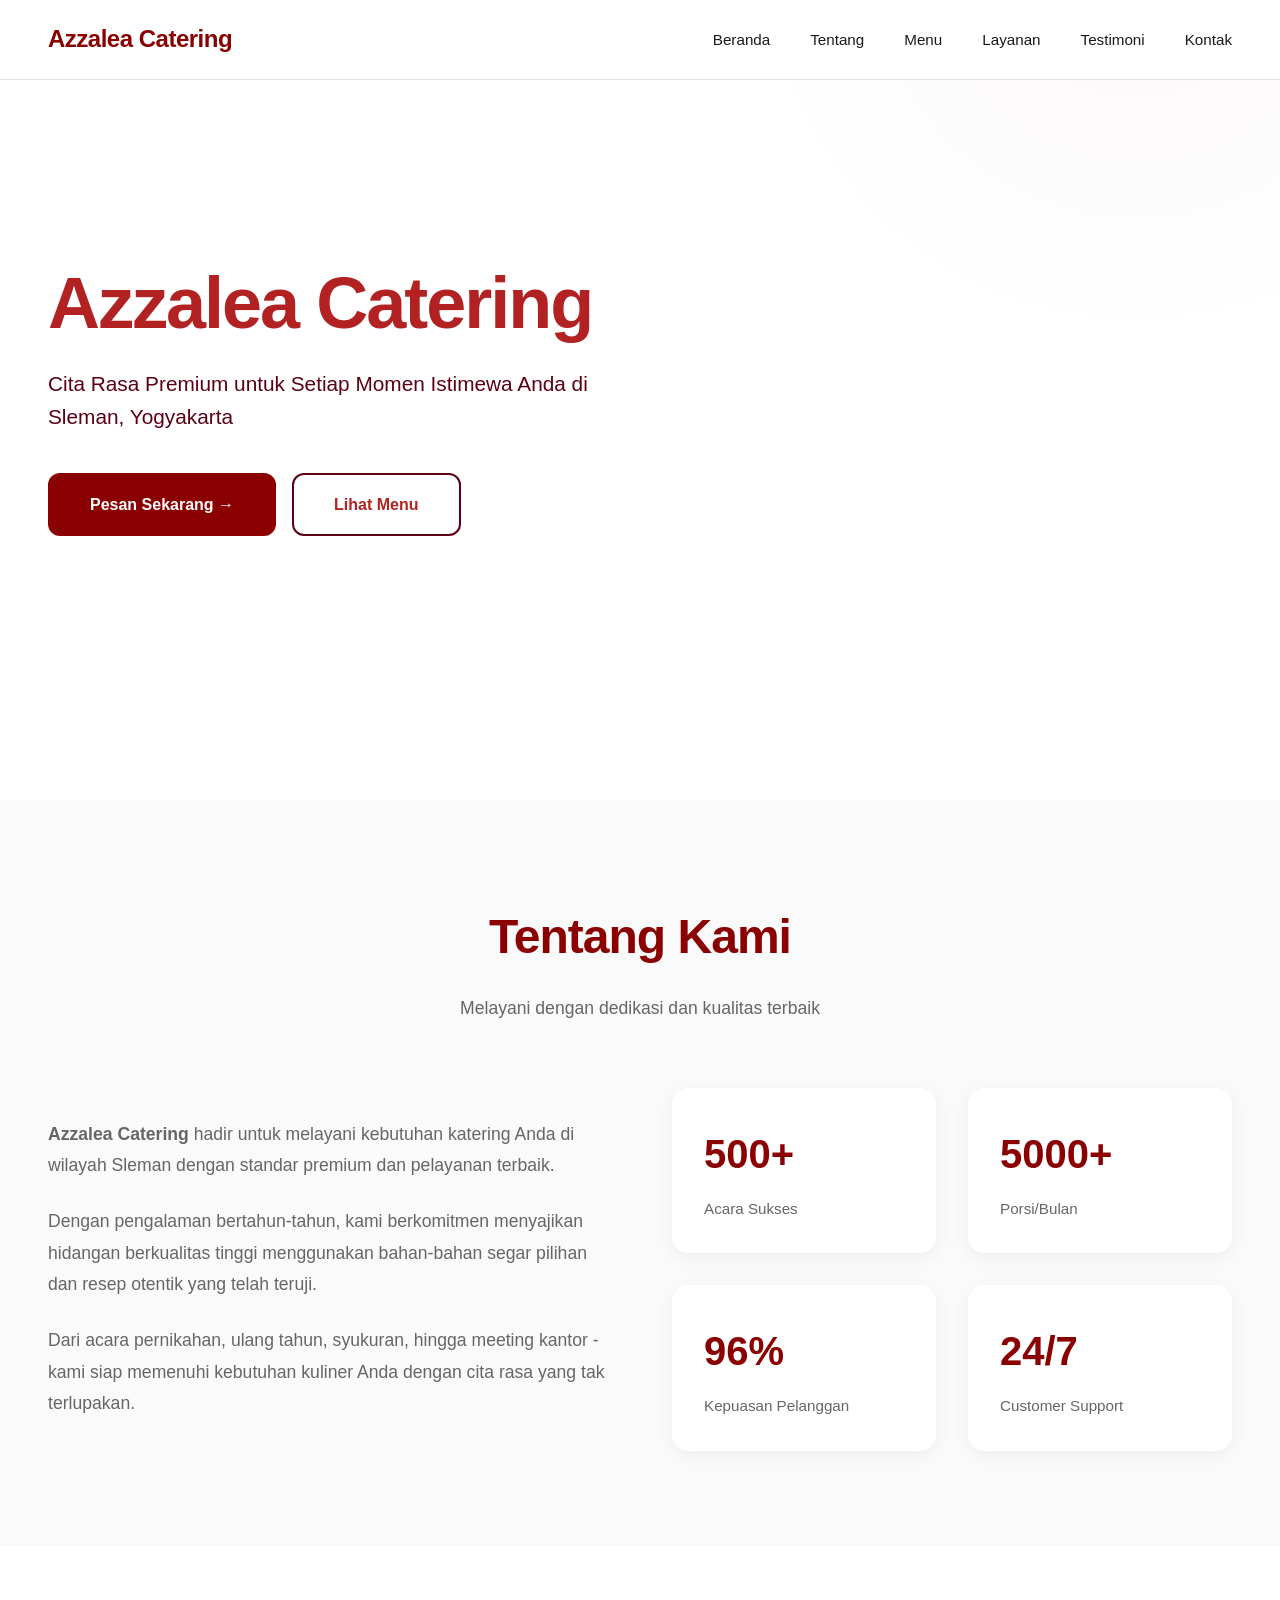
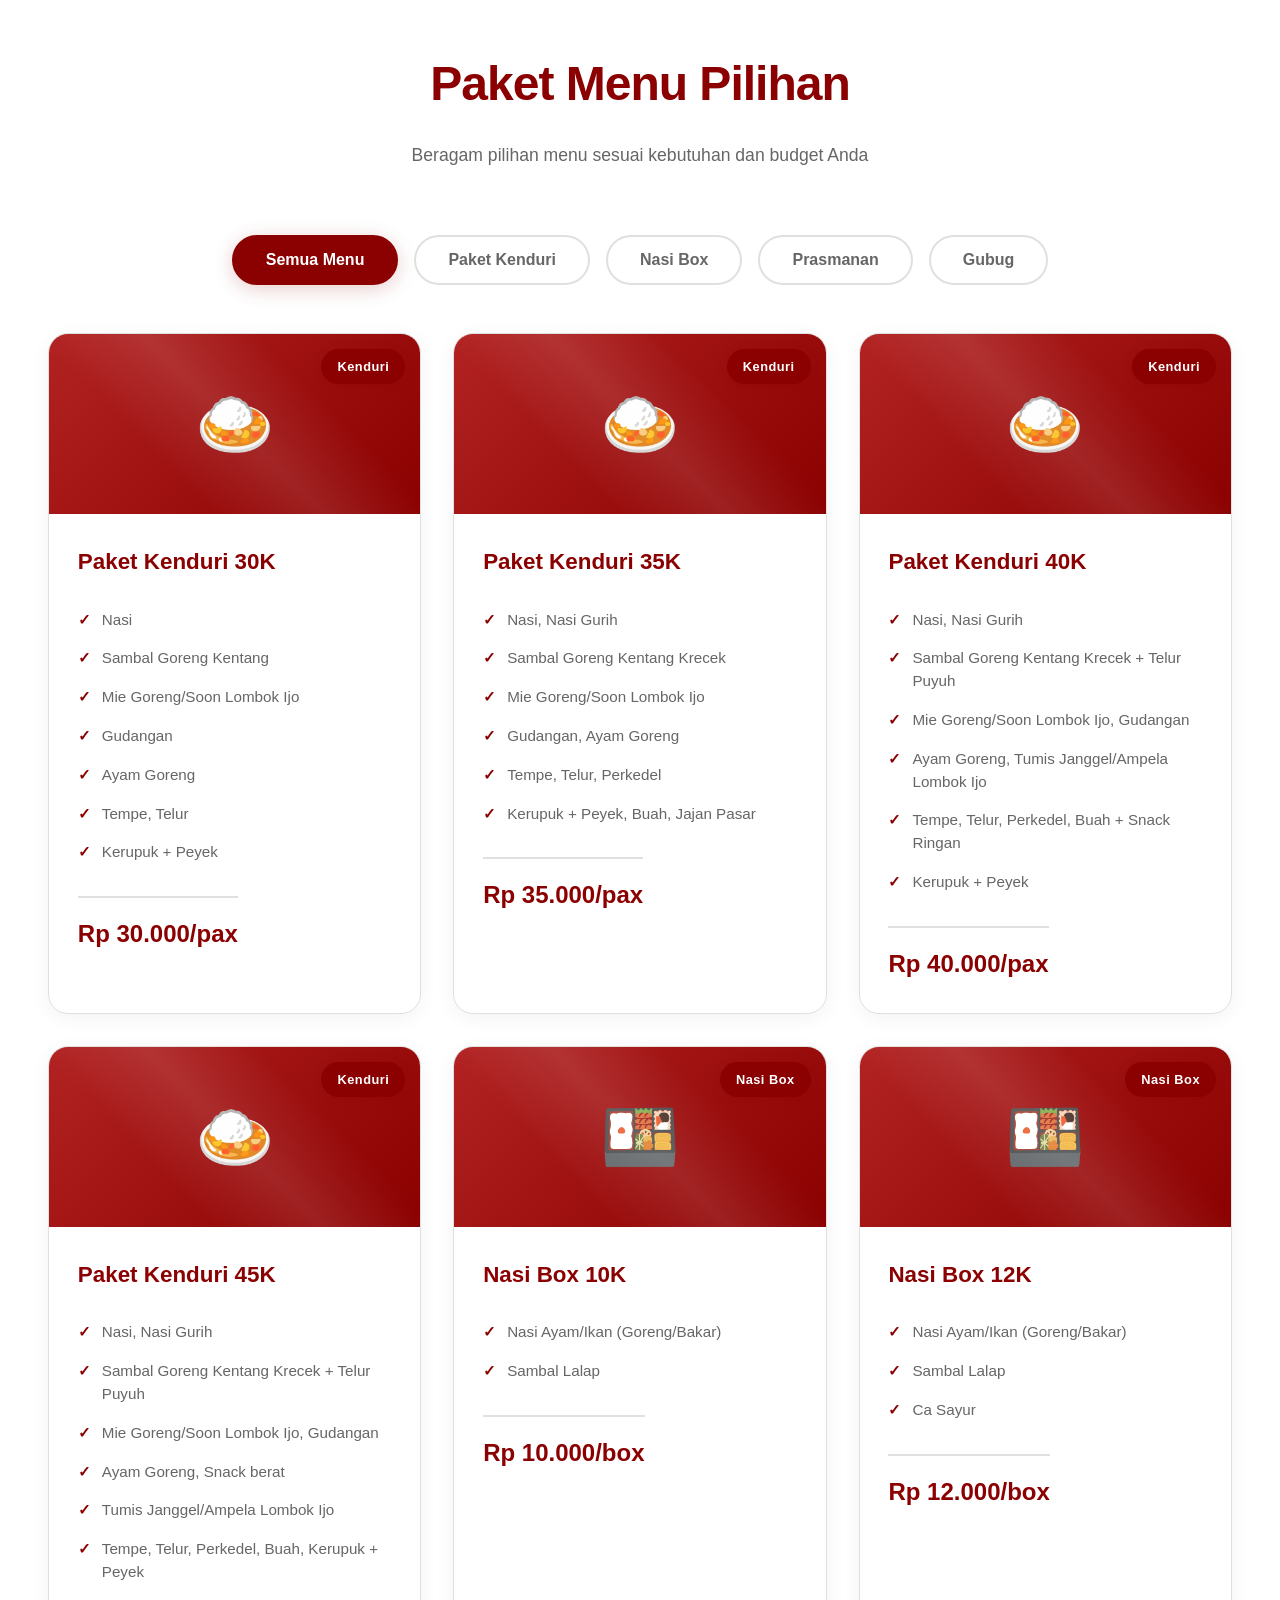
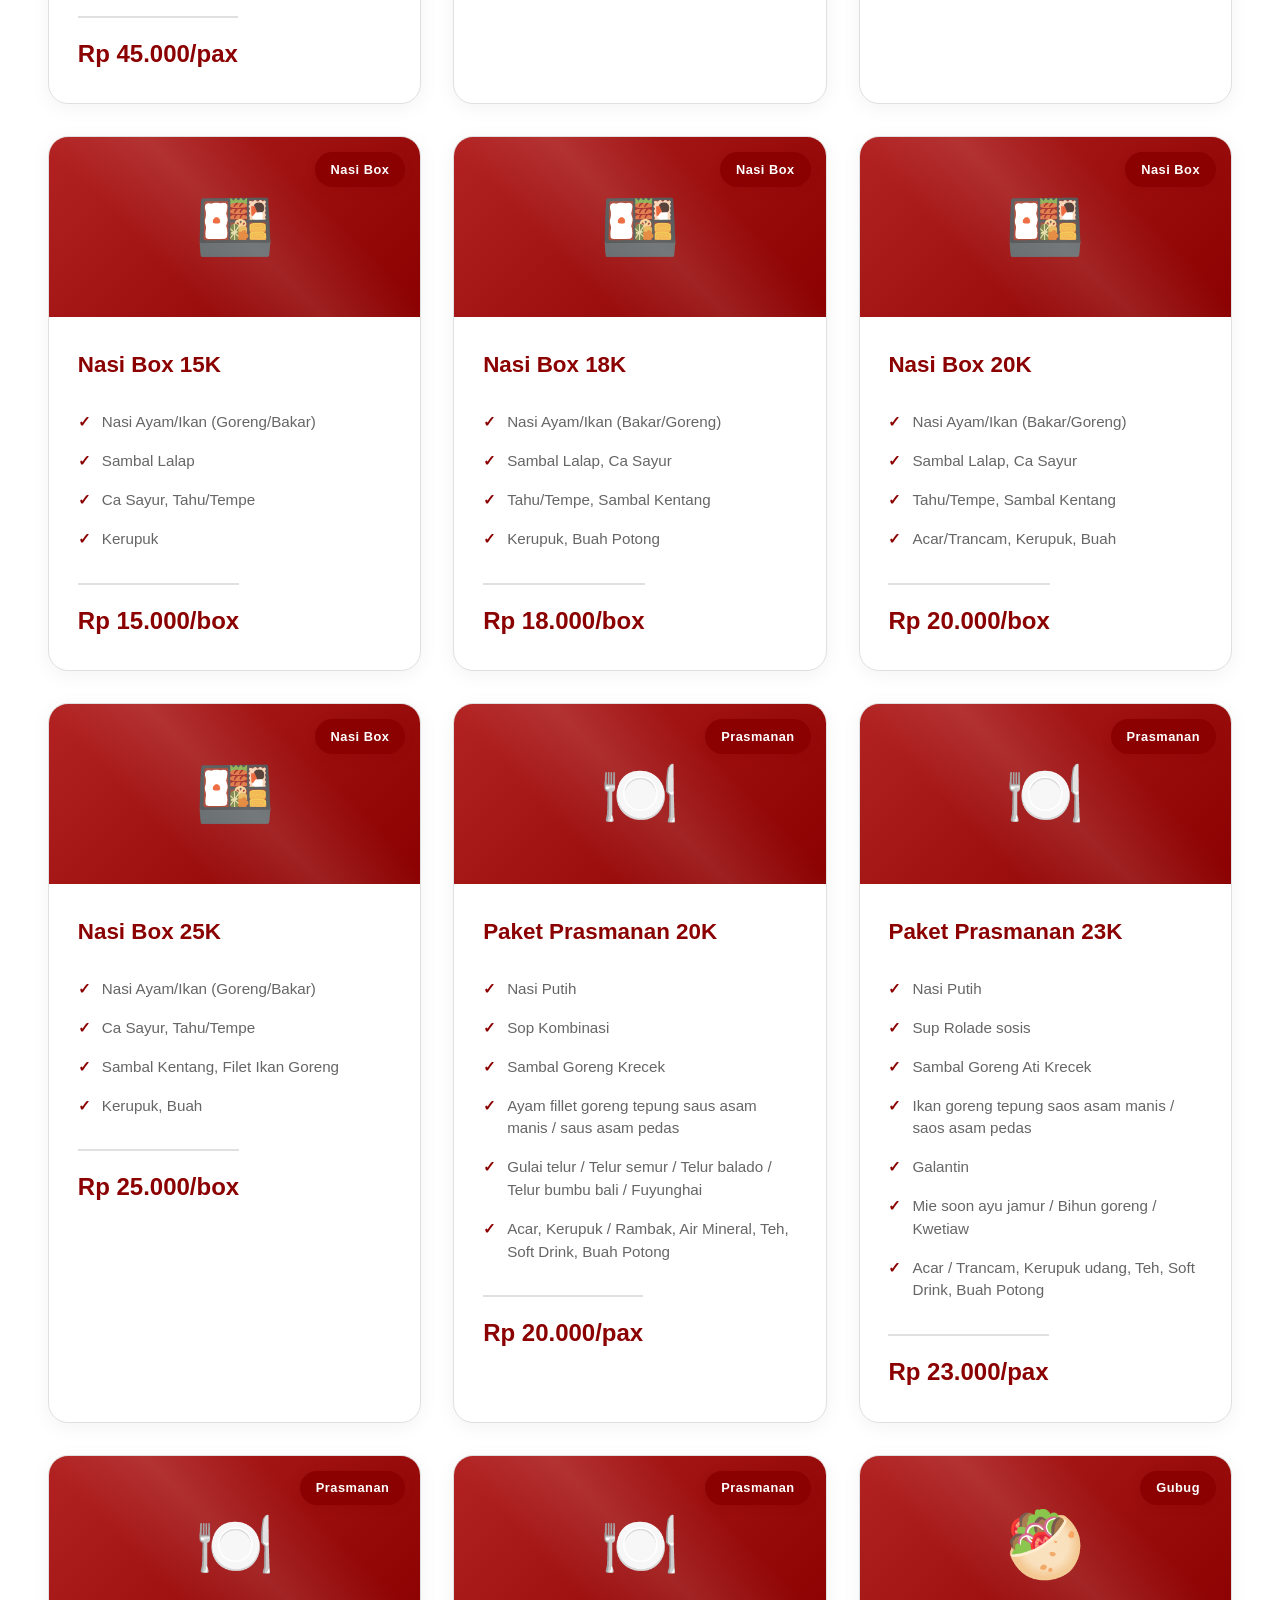
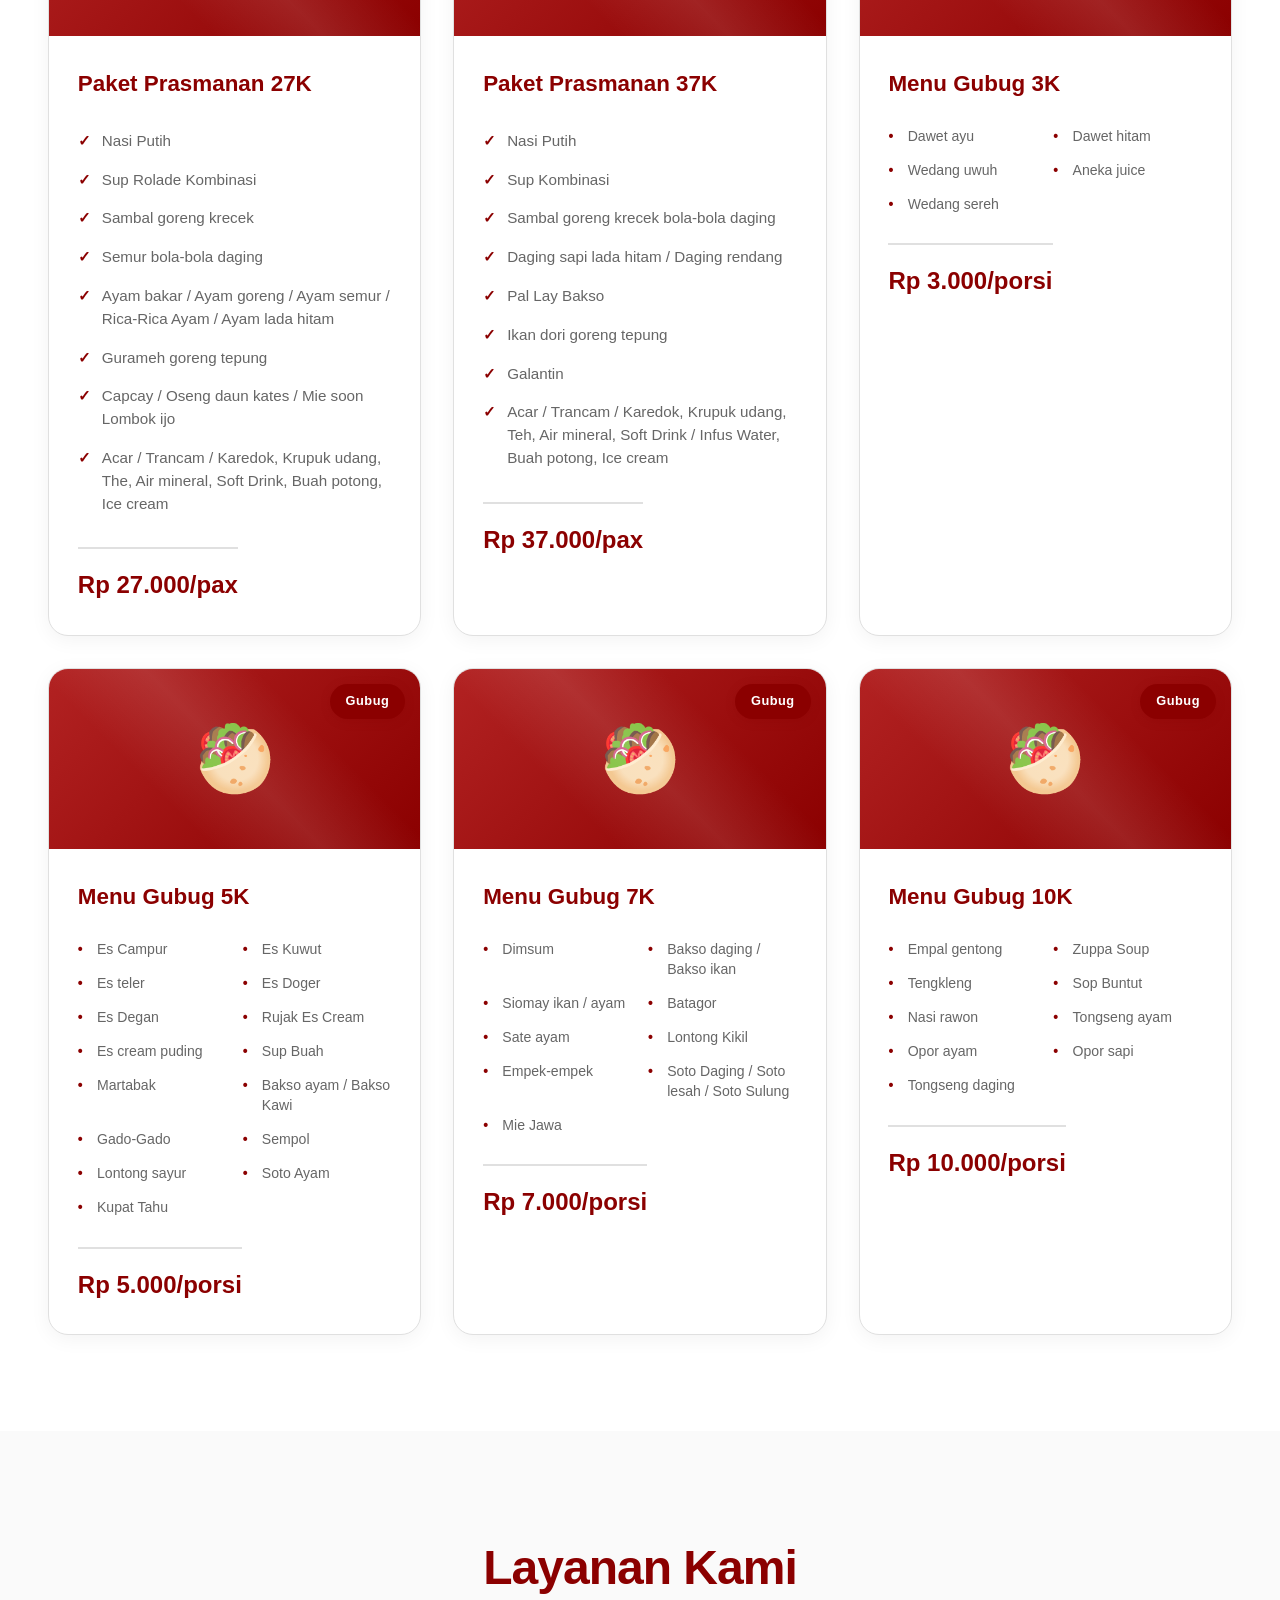
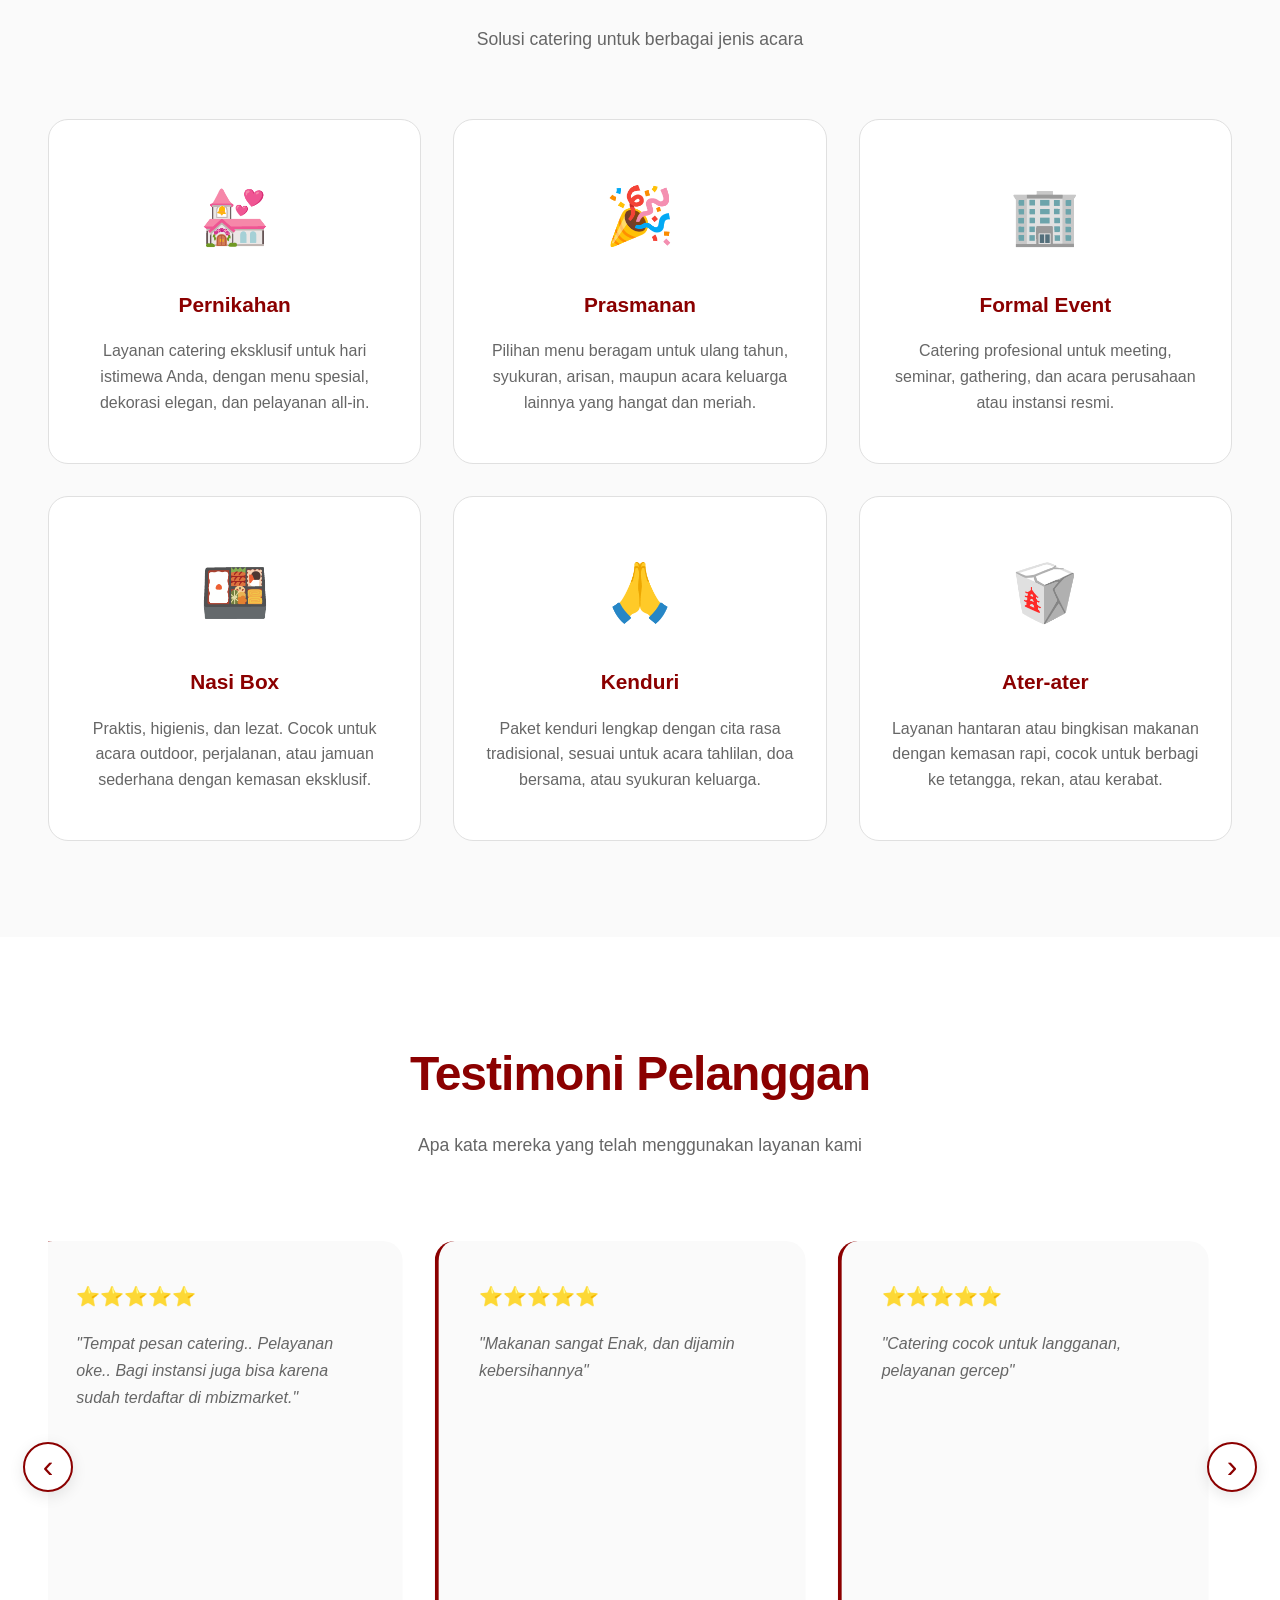
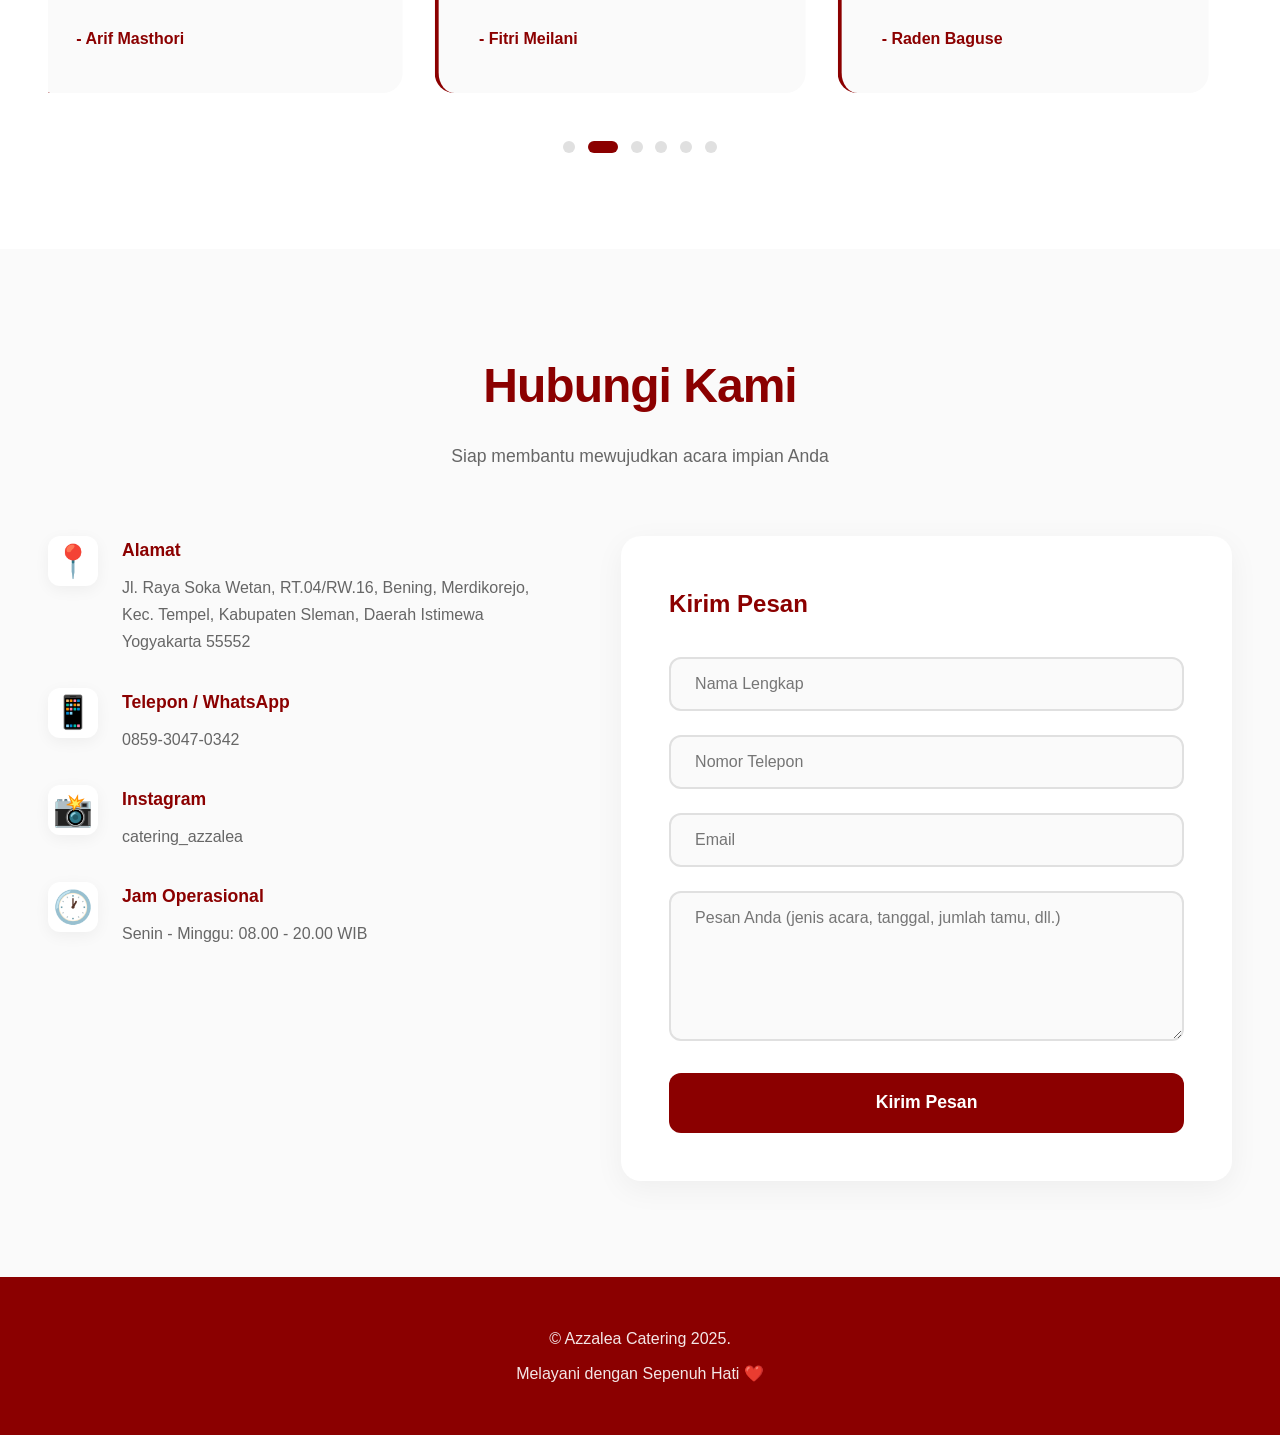
==== index.html @ 05e1d13a "First Commit" ====
<!DOCTYPE html>
<html lang="id">
<head>
    <meta charset="UTF-8">
    <meta name="viewport" content="width=device-width, initial-scale=1.0">
    <meta name="description" content="Azzalea Catering - Layanan Catering Premium di Sleman, Yogyakarta">
    <meta name="keywords" content="catering, sleman, yogyakarta, catering pernikahan, catering acara">
    <title>Azzalea Catering - Catering Premium Sleman</title>
    
    <!-- CSS -->
    <link rel="stylesheet" href="css/style.css">
    <link rel="stylesheet" href="css/responsive.css">
</head>
<body>
    <!-- Navigation -->
    <nav id="navbar">
        <div class="nav-container">
            <div class="logo">Azzalea Catering</div>
            <button class="menu-toggle" onclick="toggleMenu()">☰</button>
            <ul id="navMenu">
                <li><a href="#home">Beranda</a></li>
                <li><a href="#about">Tentang</a></li>
                <li><a href="#menu">Menu</a></li>
                <li><a href="#services">Layanan</a></li>
                <li><a href="#testimonials">Testimoni</a></li>
                <li><a href="#contact">Kontak</a></li>
            </ul>
        </div>
    </nav>

    <!-- Hero Section -->
    <section id="home" class="hero">
        <div class="hero-container">
            <div class="hero-content">
                <h1>Azzalea Catering</h1>
                <p class="subtitle">Cita Rasa Premium untuk Setiap Momen Istimewa Anda di Sleman, Yogyakarta</p>
                <div class="hero-buttons">
                    <a href="#contact" class="btn-primary">Pesan Sekarang →</a>
                    <a href="#menu" class="btn-secondary">Lihat Menu</a>
                </div>
            </div>
            <!-- <div class="hero-image">
                <img src="content/headhero.jpg" alt="Azzalea Catering">
            </div> -->
        </div>
    </section>

    <!-- About Section -->
    <section id="about" class="about">
        <div class="container">
            <div class="section-title">
                <h2>Tentang Kami</h2>
                <p>Melayani dengan dedikasi dan kualitas terbaik</p>
            </div>
            <div class="about-grid">
                <div class="about-content">
                    <p><strong>Azzalea Catering</strong> hadir untuk melayani kebutuhan katering Anda di wilayah Sleman dengan standar premium dan pelayanan terbaik.</p>
                    <p>Dengan pengalaman bertahun-tahun, kami berkomitmen menyajikan hidangan berkualitas tinggi menggunakan bahan-bahan segar pilihan dan resep otentik yang telah teruji.</p>
                    <p>Dari acara pernikahan, ulang tahun, syukuran, hingga meeting kantor - kami siap memenuhi kebutuhan kuliner Anda dengan cita rasa yang tak terlupakan.</p>
                </div>
                <div class="stats-grid">
                    <div class="stat-item">
                        <div class="stat-number">500+</div>
                        <div class="stat-label">Acara Sukses</div>
                    </div>
                    <div class="stat-item">
                        <div class="stat-number">5000+</div>
                        <div class="stat-label">Porsi/Bulan</div>
                    </div>
                    <div class="stat-item">
                        <div class="stat-number">96%</div>
                        <div class="stat-label">Kepuasan Pelanggan</div>
                    </div>
                    <div class="stat-item">
                        <div class="stat-number">24/7</div>
                        <div class="stat-label">Customer Support</div>
                    </div>
                </div>
            </div>
        </div>
    </section>

    <!-- Menu Section -->
    <section id="menu" class="menu">
        <div class="container">
            <div class="section-title">
                <h2>Paket Menu Pilihan</h2>
                <p>Beragam pilihan menu sesuai kebutuhan dan budget Anda</p>
            </div>
            
            <!-- Menu Filter Tabs -->
            <div class="menu-filter-tabs">
                <button class="filter-tab active" data-category="all">Semua Menu</button>
                <button class="filter-tab" data-category="kenduri">Paket Kenduri</button>
                <button class="filter-tab" data-category="nasibox">Nasi Box</button>
                <button class="filter-tab" data-category="prasmanan">Prasmanan</button>
                <button class="filter-tab" data-category="gubug">Gubug</button>
            </div>
            
            <div class="menu-grid">
                <!-- PAKET KENDURI -->
                <div class="menu-card" data-category="kenduri">
                    <div class="menu-badge">Kenduri</div>
                    <div class="menu-image">🍛</div>
                    <div class="menu-content">
                        <h3>Paket Kenduri 30K</h3>
                        <ul class="menu-list">
                            <li>Nasi</li>
                            <li>Sambal Goreng Kentang</li>
                            <li>Mie Goreng/Soon Lombok Ijo</li>
                            <li>Gudangan</li>
                            <li>Ayam Goreng</li>
                            <li>Tempe, Telur</li>
                            <li>Kerupuk + Peyek</li>
                        </ul>
                        <div class="price">Rp 30.000/pax</div>
                    </div>
                </div>
                
                <div class="menu-card" data-category="kenduri">
                    <div class="menu-badge">Kenduri</div>
                    <div class="menu-image">🍛</div>
                    <div class="menu-content">
                        <h3>Paket Kenduri 35K</h3>
                        <ul class="menu-list">
                            <li>Nasi, Nasi Gurih</li>
                            <li>Sambal Goreng Kentang Krecek</li>
                            <li>Mie Goreng/Soon Lombok Ijo</li>
                            <li>Gudangan, Ayam Goreng</li>
                            <li>Tempe, Telur, Perkedel</li>
                            <li>Kerupuk + Peyek, Buah, Jajan Pasar</li>
                        </ul>
                        <div class="price">Rp 35.000/pax</div>
                    </div>
                </div>
                
                <div class="menu-card" data-category="kenduri">
                    <div class="menu-badge">Kenduri</div>
                    <div class="menu-image">🍛</div>
                    <div class="menu-content">
                        <h3>Paket Kenduri 40K</h3>
                        <ul class="menu-list">
                            <li>Nasi, Nasi Gurih</li>
                            <li>Sambal Goreng Kentang Krecek + Telur Puyuh</li>
                            <li>Mie Goreng/Soon Lombok Ijo, Gudangan</li>
                            <li>Ayam Goreng, Tumis Janggel/Ampela Lombok Ijo</li>
                            <li>Tempe, Telur, Perkedel, Buah + Snack Ringan</li>
                            <li>Kerupuk + Peyek</li>
                        </ul>
                        <div class="price">Rp 40.000/pax</div>
                    </div>
                </div>
                
                <div class="menu-card" data-category="kenduri">
                    <div class="menu-badge">Kenduri</div>
                    <div class="menu-image">🍛</div>
                    <div class="menu-content">
                        <h3>Paket Kenduri 45K</h3>
                        <ul class="menu-list">
                            <li>Nasi, Nasi Gurih</li>
                            <li>Sambal Goreng Kentang Krecek + Telur Puyuh</li>
                            <li>Mie Goreng/Soon Lombok Ijo, Gudangan</li>
                            <li>Ayam Goreng, Snack berat</li>
                            <li>Tumis Janggel/Ampela Lombok Ijo</li>
                            <li>Tempe, Telur, Perkedel, Buah, Kerupuk + Peyek</li>
                        </ul>
                        <div class="price">Rp 45.000/pax</div>
                    </div>
                </div>
                
                <!-- PAKET NASI BOX -->
                <div class="menu-card" data-category="nasibox">
                    <div class="menu-badge">Nasi Box</div>
                    <div class="menu-image">🍱</div>
                    <div class="menu-content">
                        <h3>Nasi Box 10K</h3>
                        <ul class="menu-list">
                            <li>Nasi Ayam/Ikan (Goreng/Bakar)</li>
                            <li>Sambal Lalap</li>
                        </ul>
                        <div class="price">Rp 10.000/box</div>
                    </div>
                </div>
                
                <div class="menu-card" data-category="nasibox">
                    <div class="menu-badge">Nasi Box</div>
                    <div class="menu-image">🍱</div>
                    <div class="menu-content">
                        <h3>Nasi Box 12K</h3>
                        <ul class="menu-list">
                            <li>Nasi Ayam/Ikan (Goreng/Bakar)</li>
                            <li>Sambal Lalap</li>
                            <li>Ca Sayur</li>
                        </ul>
                        <div class="price">Rp 12.000/box</div>
                    </div>
                </div>
                
                <div class="menu-card" data-category="nasibox">
                    <div class="menu-badge">Nasi Box</div>
                    <div class="menu-image">🍱</div>
                    <div class="menu-content">
                        <h3>Nasi Box 15K</h3>
                        <ul class="menu-list">
                            <li>Nasi Ayam/Ikan (Goreng/Bakar)</li>
                            <li>Sambal Lalap</li>
                            <li>Ca Sayur, Tahu/Tempe</li>
                            <li>Kerupuk</li>
                        </ul>
                        <div class="price">Rp 15.000/box</div>
                    </div>
                </div>
                
                <div class="menu-card" data-category="nasibox">
                    <div class="menu-badge">Nasi Box</div>
                    <div class="menu-image">🍱</div>
                    <div class="menu-content">
                        <h3>Nasi Box 18K</h3>
                        <ul class="menu-list">
                            <li>Nasi Ayam/Ikan (Bakar/Goreng)</li>
                            <li>Sambal Lalap, Ca Sayur</li>
                            <li>Tahu/Tempe, Sambal Kentang</li>
                            <li>Kerupuk, Buah Potong</li>
                        </ul>
                        <div class="price">Rp 18.000/box</div>
                    </div>
                </div>
                
                <div class="menu-card" data-category="nasibox">
                    <div class="menu-badge">Nasi Box</div>
                    <div class="menu-image">🍱</div>
                    <div class="menu-content">
                        <h3>Nasi Box 20K</h3>
                        <ul class="menu-list">
                            <li>Nasi Ayam/Ikan (Bakar/Goreng)</li>
                            <li>Sambal Lalap, Ca Sayur</li>
                            <li>Tahu/Tempe, Sambal Kentang</li>
                            <li>Acar/Trancam, Kerupuk, Buah</li>
                        </ul>
                        <div class="price">Rp 20.000/box</div>
                    </div>
                </div>
                
                <div class="menu-card" data-category="nasibox">
                    <div class="menu-badge">Nasi Box</div>
                    <div class="menu-image">🍱</div>
                    <div class="menu-content">
                        <h3>Nasi Box 25K</h3>
                        <ul class="menu-list">
                            <li>Nasi Ayam/Ikan (Goreng/Bakar)</li>
                            <li>Ca Sayur, Tahu/Tempe</li>
                            <li>Sambal Kentang, Filet Ikan Goreng</li>
                            <li>Kerupuk, Buah</li>
                        </ul>
                        <div class="price">Rp 25.000/box</div>
                    </div>
                </div>
                
                <!-- PAKET PRASMANAN -->
                <div class="menu-card" data-category="prasmanan">
                    <div class="menu-badge">Prasmanan</div>
                    <div class="menu-image">🍽️</div>
                    <div class="menu-content">
                        <h3>Paket Prasmanan 20K</h3>
                        <ul class="menu-list">
                            <li>Nasi Putih</li>
                            <li>Sop Kombinasi</li>
                            <li>Sambal Goreng Krecek</li>
                            <li>Ayam fillet goreng tepung saus asam manis / saus asam pedas</li>
                            <li>Gulai telur / Telur semur / Telur balado / Telur bumbu bali / Fuyunghai</li>
                            <li>Acar, Kerupuk / Rambak, Air Mineral, Teh, Soft Drink, Buah Potong</li>
                        </ul>
                        <div class="price">Rp 20.000/pax</div>
                    </div>
                </div>
                
                <div class="menu-card" data-category="prasmanan">
                    <div class="menu-badge">Prasmanan</div>
                    <div class="menu-image">🍽️</div>
                    <div class="menu-content">
                        <h3>Paket Prasmanan 23K</h3>
                        <ul class="menu-list">
                            <li>Nasi Putih</li>
                            <li>Sup Rolade sosis</li>
                            <li>Sambal Goreng Ati Krecek</li>
                            <li>Ikan goreng tepung saos asam manis / saos asam pedas</li>
                            <li>Galantin</li>
                            <li>Mie soon ayu jamur / Bihun goreng / Kwetiaw</li>
                            <li>Acar / Trancam, Kerupuk udang, Teh, Soft Drink, Buah Potong</li>
                        </ul>
                        <div class="price">Rp 23.000/pax</div>
                    </div>
                </div>
                
                <div class="menu-card" data-category="prasmanan">
                    <div class="menu-badge">Prasmanan</div>
                    <div class="menu-image">🍽️</div>
                    <div class="menu-content">
                        <h3>Paket Prasmanan 27K</h3>
                        <ul class="menu-list">
                            <li>Nasi Putih</li>
                            <li>Sup Rolade Kombinasi</li>
                            <li>Sambal goreng krecek</li>
                            <li>Semur bola-bola daging</li>
                            <li>Ayam bakar / Ayam goreng / Ayam semur / Rica-Rica Ayam / Ayam lada hitam</li>
                            <li>Gurameh goreng tepung</li>
                            <li>Capcay / Oseng daun kates / Mie soon Lombok ijo</li>
                            <li>Acar / Trancam / Karedok, Krupuk udang, The, Air mineral, Soft Drink, Buah potong, Ice cream</li>
                        </ul>
                        <div class="price">Rp 27.000/pax</div>
                    </div>
                </div>
                
                <div class="menu-card" data-category="prasmanan">
                    <div class="menu-badge">Prasmanan</div>
                    <div class="menu-image">🍽️</div>
                    <div class="menu-content">
                        <h3>Paket Prasmanan 37K</h3>
                        <ul class="menu-list">
                            <li>Nasi Putih</li>
                            <li>Sup Kombinasi</li>
                            <li>Sambal goreng krecek bola-bola daging</li>
                            <li>Daging sapi lada hitam / Daging rendang</li>
                            <li>Pal Lay Bakso</li>
                            <li>Ikan dori goreng tepung</li>
                            <li>Galantin</li>
                            <li>Acar / Trancam / Karedok, Krupuk udang, Teh, Air mineral, Soft Drink / Infus Water, Buah potong, Ice cream</li>
                        </ul>
                        <div class="price">Rp 37.000/pax</div>
                    </div>
                </div>
                
                <!-- PAKET GUBUG -->
                <div class="menu-card" data-category="gubug">
                    <div class="menu-badge">Gubug</div>
                    <div class="menu-image">🥙</div>
                    <div class="menu-content">
                        <h3>Menu Gubug 3K</h3>
                        <ul class="menu-list-compact">
                            <li>Dawet ayu</li>
                            <li>Dawet hitam</li>
                            <li>Wedang uwuh</li>
                            <li>Aneka juice</li>
                            <li>Wedang sereh</li>
                        </ul>
                        <div class="price">Rp 3.000/porsi</div>
                    </div>
                </div>
                
                <div class="menu-card" data-category="gubug">
                    <div class="menu-badge">Gubug</div>
                    <div class="menu-image">🥙</div>
                    <div class="menu-content">
                        <h3>Menu Gubug 5K</h3>
                        <ul class="menu-list-compact">
                            <li>Es Campur</li>
                            <li>Es Kuwut</li>
                            <li>Es teler</li>
                            <li>Es Doger</li>
                            <li>Es Degan</li>
                            <li>Rujak Es Cream</li>
                            <li>Es cream puding</li>
                            <li>Sup Buah</li>
                            <li>Martabak</li>
                            <li>Bakso ayam / Bakso Kawi</li>
                            <li>Gado-Gado</li>
                            <li>Sempol</li>
                            <li>Lontong sayur</li>
                            <li>Soto Ayam</li>
                            <li>Kupat Tahu</li>
                        </ul>
                        <div class="price">Rp 5.000/porsi</div>
                    </div>
                </div>
                
                <div class="menu-card" data-category="gubug">
                    <div class="menu-badge">Gubug</div>
                    <div class="menu-image">🥙</div>
                    <div class="menu-content">
                        <h3>Menu Gubug 7K</h3>
                        <ul class="menu-list-compact">
                            <li>Dimsum</li>
                            <li>Bakso daging / Bakso ikan</li>
                            <li>Siomay ikan / ayam</li>
                            <li>Batagor</li>
                            <li>Sate ayam</li>
                            <li>Lontong Kikil</li>
                            <li>Empek-empek</li>
                            <li>Soto Daging / Soto lesah / Soto Sulung</li>
                            <li>Mie Jawa</li>
                        </ul>
                        <div class="price">Rp 7.000/porsi</div>
                    </div>
                </div>
                
                <div class="menu-card" data-category="gubug">
                    <div class="menu-badge">Gubug</div>
                    <div class="menu-image">🥙</div>
                    <div class="menu-content">
                        <h3>Menu Gubug 10K</h3>
                        <ul class="menu-list-compact">
                            <li>Empal gentong</li>
                            <li>Zuppa Soup</li>
                            <li>Tengkleng</li>
                            <li>Sop Buntut</li>
                            <li>Nasi rawon</li>
                            <li>Tongseng ayam</li>
                            <li>Opor ayam</li>
                            <li>Opor sapi</li>
                            <li>Tongseng daging</li>
                        </ul>
                        <div class="price">Rp 10.000/porsi</div>
                    </div>
                </div>
            </div>
        </div>
    </section>
    
    <!-- Services Section -->
    <section id="services" class="services">
        <div class="container">
            <div class="section-title">
                <h2>Layanan Kami</h2>
                <p>Solusi catering untuk berbagai jenis acara</p>
            </div>
            <div class="services-grid">
                <div class="service-card">
                    <div class="service-icon">💒</div>
                    <h3>Pernikahan</h3>
                    <p>Layanan catering eksklusif untuk hari istimewa Anda, dengan menu spesial, dekorasi elegan, dan pelayanan all-in.</p>
                </div>
                
                <div class="service-card">
                    <div class="service-icon">🎉</div>
                    <h3>Prasmanan</h3>
                    <p>Pilihan menu beragam untuk ulang tahun, syukuran, arisan, maupun acara keluarga lainnya yang hangat dan meriah.</p>
                </div>
                
                <div class="service-card">
                    <div class="service-icon">🏢</div>
                    <h3>Formal Event</h3>
                    <p>Catering profesional untuk meeting, seminar, gathering, dan acara perusahaan atau instansi resmi.</p>
                </div>
                
                <div class="service-card">
                    <div class="service-icon">🍱</div>
                    <h3>Nasi Box</h3>
                    <p>Praktis, higienis, dan lezat. Cocok untuk acara outdoor, perjalanan, atau jamuan sederhana dengan kemasan eksklusif.</p>
                </div>

                <div class="service-card">
                    <div class="service-icon">🙏</div>
                    <h3>Kenduri</h3>
                    <p>Paket kenduri lengkap dengan cita rasa tradisional, sesuai untuk acara tahlilan, doa bersama, atau syukuran keluarga.</p>
                </div>

                <div class="service-card">
                    <div class="service-icon">🥡</div>
                    <h3>Ater-ater</h3>
                    <p>Layanan hantaran atau bingkisan makanan dengan kemasan rapi, cocok untuk berbagi ke tetangga, rekan, atau kerabat.</p>
                </div>
            </div>
        </div>
    </section>

     <!-- Testimonials Section -->
    <section id="testimonials" class="testimonials">
        <div class="container">
            <div class="section-title">
                <h2>Testimoni Pelanggan</h2>
                <p>Apa kata mereka yang telah menggunakan layanan kami</p>
            </div>
            
            <div class="testimonial-slider-container">
                <button class="slider-btn prev-btn" onclick="prevSlide()">‹</button>
                
                <div class="testimonial-slider">
                    <div class="testimonial-track">
                        <div class="testimonial-card">
                            <div class="stars">⭐⭐⭐⭐⭐</div>
                            <p class="testimonial-text">"Selama 7 hari ikut kegiatan di BLK Sleman, katering dari Azzalea ini selalu memuaskan. Setiap hari makanannya selalu datang dalam kondisi fresh, porsinya pas, dan rasanya oke. Variasi menu juga cukup menarik, jadi nggak bikin bosan. Pokoknya highly recommended buat siapa pun yang lagi cari katering berkualitas di area Sleman!."</p>
                            <p class="testimonial-author">- acidguru</p>
                        </div>
                        
                        <div class="testimonial-card">
                            <div class="stars">⭐⭐⭐⭐⭐</div>
                            <p class="testimonial-text">"Tempat pesan catering.. Pelayanan oke.. Bagi instansi juga bisa karena sudah terdaftar di mbizmarket."</p>
                            <p class="testimonial-author">- Arif Masthori</p>
                        </div>
                        
                        <div class="testimonial-card">
                            <div class="stars">⭐⭐⭐⭐⭐</div>
                            <p class="testimonial-text">"Makanan sangat Enak, dan dijamin kebersihannya"</p>
                            <p class="testimonial-author">- Fitri Meilani</p>
                        </div>
                        
                        <div class="testimonial-card">
                            <div class="stars">⭐⭐⭐⭐⭐</div>
                            <p class="testimonial-text">"Catering cocok untuk langganan, pelayanan gercep"</p>
                            <p class="testimonial-author">- Raden Baguse</p>
                        </div>
                        
                        <div class="testimonial-card">
                            <div class="stars">⭐⭐⭐⭐⭐</div>
                            <p class="testimonial-text">"Pesan apa saja bisa."</p>
                            <p class="testimonial-author">- Ariv Darmawan</p>
                        </div>
                        
                        <div class="testimonial-card">
                            <div class="stars">⭐⭐⭐⭐⭐</div>
                            <p class="testimonial-text">"Catering cocok banget, orangnya baik baik."</p>
                            <p class="testimonial-author">- Arly Yudha</p>
                        </div>
                    </div>
                </div>
                
                <button class="slider-btn next-btn" onclick="nextSlide()">›</button>
            </div>
            
            <div class="slider-dots"></div>
        </div>
    </section>

    <!-- Contact Section -->
    <section id="contact" class="contact">
        <div class="container">
            <div class="section-title">
                <h2>Hubungi Kami</h2>
                <p>Siap membantu mewujudkan acara impian Anda</p>
            </div>
            <div class="contact-grid">
                <div class="contact-info">
                    <div class="contact-item">
                        <div class="contact-icon">📍</div>
                        <div>
                            <h3>Alamat</h3>
                            <p>Jl. Raya Soka Wetan, RT.04/RW.16, Bening, Merdikorejo, Kec. Tempel, Kabupaten Sleman, Daerah Istimewa Yogyakarta 55552</p>
                        </div>
                    </div>
                    
                    <div class="contact-item">
                        <div class="contact-icon">📱</div>
                        <div>
                            <h3>Telepon / WhatsApp</h3>
                            <p>0859-3047-0342</p>
                        </div>
                    </div>
                    
                    <div class="contact-item">
                        <div class="contact-icon">📸</div>
                        <div>
                            <h3>Instagram</h3>
                            <p>catering_azzalea</p>
                        </div>
                    </div>
                    
                    <div class="contact-item">
                        <div class="contact-icon">🕐</div>
                        <div>
                            <h3>Jam Operasional</h3>
                            <p>Senin - Minggu: 08.00 - 20.00 WIB</p>
                        </div>
                    </div>
                </div>
                
                <div class="contact-form">
                    <h3>Kirim Pesan</h3>
                    <form id="contactForm">
                        <div class="form-group">
                            <input type="text" name="name" placeholder="Nama Lengkap" required>
                        </div>
                        <div class="form-group">
                            <input type="tel" name="phone" placeholder="Nomor Telepon" required>
                        </div>
                        <div class="form-group">
                            <input type="email" name="email" placeholder="Email" required>
                        </div>
                        <div class="form-group">
                            <textarea name="message" placeholder="Pesan Anda (jenis acara, tanggal, jumlah tamu, dll.)" required></textarea>
                        </div>
                        <button type="submit" class="submit-btn">Kirim Pesan</button>
                    </form>
                </div>
            </div>
        </div>
    </section>

    <!-- Footer -->
    <footer>    
        <div class="container">
            <p>&copy; Azzalea Catering 2025.</p>
            <p style="margin-top: 0.5rem;">Melayani dengan Sepenuh Hati ❤️</p>
        </div>
    </footer>

    <!-- JavaScript -->
    <script src="js/main.js"></script>
    
</body>
</html>
---- css/style.css ----
/* ==========================================
   AZZALEA CATERING - MAIN STYLESHEET
   Modern Design Version
   ========================================== */

/* Modern CSS Variables */
:root {
    --maroon-primary: #8B0000;
    --maroon-dark: #5c0016;
    --maroon-light: #B22222;
    --white: #ffffff;
    --off-white: #FAFAFA;
    --gray-light: #F5F5F5;
    --gray: #E0E0E0;
    --text-dark: #1a1a1a;
    --text-gray: #666666;
    --shadow: rgba(139, 0, 0, 0.1);
    --shadow-hover: rgba(139, 0, 0, 0.2);
}

/* Reset & Base Styles */
* {
    margin: 0;
    padding: 0;
    box-sizing: border-box;
}

body {
    font-family: 'Inter', -apple-system, BlinkMacSystemFont, 'Segoe UI', sans-serif;
    color: var(--text-dark);
    line-height: 1.7;
    overflow-x: hidden;
    background: var(--white);
}

/* ==========================================
   NAVIGATION
   ========================================== */
nav {
    position: fixed;
    top: 0;
    width: 100%;
    background: rgba(255, 255, 255, 0.95);
    backdrop-filter: blur(20px);
    z-index: 1000;
    padding: 1.2rem 0;
    border-bottom: 1px solid var(--gray);
    transition: all 0.3s ease;
}

nav.scrolled {
    padding: 0.8rem 0;
    box-shadow: 0 4px 20px rgba(0, 0, 0, 0.05);
}

.nav-container {
    max-width: 1400px;
    margin: 0 auto;
    padding: 0 3rem;
    display: flex;
    justify-content: space-between;
    align-items: center;
}

.logo {
    font-size: 1.5rem;
    font-weight: 700;
    color: var(--maroon-primary);
    letter-spacing: -0.5px;
}

nav ul {
    list-style: none;
    display: flex;
    gap: 2.5rem;
    align-items: center;
}

nav a {
    color: var(--text-dark);
    text-decoration: none;
    font-weight: 500;
    font-size: 0.95rem;
    transition: color 0.3s;
    position: relative;
}

nav a::after {
    content: '';
    position: absolute;
    bottom: -5px;
    left: 0;
    width: 0;
    height: 2px;
    background: var(--maroon-primary);
    transition: width 0.3s;
}

nav a:hover::after {
    width: 100%;
}

nav a:hover {
    color: var(--maroon-primary);
}

.menu-toggle {
    display: none;
    background: none;
    border: none;
    font-size: 1.5rem;
    cursor: pointer;
    color: var(--maroon-primary);
}

/* ==========================================
   HERO SECTION
   ========================================== */
.hero {
  background: 
    linear-gradient(to right, #ffffff 50%, rgba(0,0,0,0) 100%),
    url("../content/bghero.jpg") no-repeat center center;
  background-size: cover;
  width: auto;
  height: 800px;

  display: flex;             
  align-items: center;        
}

.hero::before {
    content: '';
    position: absolute;
    top: -50%;
    right: -20%;
    width: 800px;
    height: 800px;
    background: radial-gradient(circle, var(--maroon-primary) 0%, transparent 70%);
    opacity: 0.03;
    border-radius: 50%;
}

.hero-container {
    max-width: 1400px;
    margin: 0 auto;
    display: grid;
    grid-template-columns: 1.2fr 1fr;
    gap: 4rem;
    align-items: center;
    position: relative;
    z-index: 1;
}

.hero-content h1 {
    font-size: 4.5rem;
    font-weight: 800;
    color: var(--maroon-light);
    line-height: 1.1;
    margin-bottom: 1.5rem;
    letter-spacing: -2px;
}

.hero-content .subtitle {
    font-size: 1.3rem;
    color: var(--maroon-dark);
    margin-bottom: 2.5rem;
    line-height: 1.6;
    font-weight: 400;
}

.hero-buttons {
    display: flex;
    gap: 1rem;
    flex-wrap: wrap;
}

.btn-primary {
    padding: 1rem 2.5rem;
    background: var(--maroon-primary);
    color: var(--white);
    text-decoration: none;
    border-radius: 12px;
    font-weight: 600;
    font-size: 1rem;
    transition: all 0.3s;
    border: 2px solid var(--maroon-primary);
    display: inline-flex;
    align-items: center;
    gap: 0.5rem;
}

.btn-primary:hover {
    transform: translateY(-2px);
    box-shadow: 0 8px 24px var(--shadow-hover);
}

.btn-secondary {
    padding: 1rem 2.5rem;
    background: transparent;
    color: var(--maroon-light);
    text-decoration: none;
    border-radius: 12px;
    font-weight: 600;
    font-size: 1rem;
    transition: all 0.3s;
    border: 2px solid var(--maroon-dark);
}

.btn-secondary:hover {
    background: var(--maroon-primary);
    color: var(--white);
}

.hero-image {
    background: linear-gradient(135deg, var(--maroon-primary), var(--maroon-light));
    height: 500px;
    border-radius: 24px;
    display: flex;
    align-items: center;
    justify-content: center;
    font-size: 8rem;
    box-shadow: 0 20px 60px var(--shadow);
    position: relative;
    overflow: hidden;
}

.hero-image::before {
    content: '';
    position: absolute;
    inset: 0;
    background: linear-gradient(45deg, transparent 30%, rgba(255,255,255,0.1) 50%, transparent 70%);
    animation: shimmer 3s infinite;
}

@keyframes shimmer {
    0%, 100% { transform: translateX(-100%); }
    50% { transform: translateX(100%); }
}

/* ==========================================
   SECTIONS
   ========================================== */
section {
    padding: 6rem 3rem;
}

.container {
    max-width: 1400px;
    margin: 0 auto;
}

.section-title {
    text-align: center;
    margin-bottom: 4rem;
}

.section-title h2 {
    font-size: 3rem;
    font-weight: 800;
    color: var(--maroon-primary);
    margin-bottom: 1rem;
    letter-spacing: -1px;
}

.section-title p {
    font-size: 1.1rem;
    color: var(--text-gray);
    max-width: 600px;
    margin: 0 auto;
}

/* ==========================================
   ABOUT SECTION
   ========================================== */
.about {
    background: var(--off-white);
}

.about-grid {
    display: grid;
    grid-template-columns: 1fr 1fr;
    gap: 4rem;
    align-items: center;
}

.about-content {
    display: flex;
    flex-direction: column;
    gap: 1.5rem;
}

.about-content p {
    font-size: 1.1rem;
    color: var(--text-gray);
    line-height: 1.8;
}

.stats-grid {
    display: grid;
    grid-template-columns: repeat(2, 1fr);
    gap: 2rem;
}

.stat-item {
    background: var(--white);
    padding: 2rem;
    border-radius: 16px;
    box-shadow: 0 4px 20px rgba(0, 0, 0, 0.05);
    transition: all 0.3s;
}

.stat-item:hover {
    transform: translateY(-5px);
    box-shadow: 0 8px 30px var(--shadow);
}

.stat-number {
    font-size: 2.5rem;
    font-weight: 800;
    color: var(--maroon-primary);
    margin-bottom: 0.5rem;
}

.stat-label {
    color: var(--text-gray);
    font-size: 0.95rem;
}

/* ==========================================
   MENU SECTION
   ========================================== */
.menu {
    background: var(--white);
}

/* Menu Filter Tabs */
.menu-filter-tabs {
    display: flex;
    justify-content: center;
    gap: 1rem;
    margin-bottom: 3rem;
    flex-wrap: wrap;
}

.filter-tab {
    padding: 0.9rem 2rem;
    background: var(--white);
    color: var(--text-gray);
    border: 2px solid var(--gray);
    border-radius: 50px;
    font-size: 1rem;
    font-weight: 600;
    cursor: pointer;
    transition: all 0.3s ease;
    position: relative;
    overflow: hidden;
}

.filter-tab::before {
    content: '';
    position: absolute;
    top: 0;
    left: -100%;
    width: 100%;
    height: 100%;
    background: var(--maroon-primary);
    transition: left 0.3s ease;
    z-index: -1;
}

.filter-tab:hover {
    color: var(--maroon-primary);
    border-color: var(--maroon-primary);
    transform: translateY(-2px);
    box-shadow: 0 4px 15px var(--shadow);
}

.filter-tab.active {
    background: var(--maroon-primary);
    color: var(--white);
    border-color: var(--maroon-primary);
    box-shadow: 0 4px 20px var(--shadow-hover);
}

.filter-tab.active::before {
    left: 0;
}

/* Menu Grid */
.menu-grid {
    display: grid;
    grid-template-columns: repeat(auto-fill, minmax(320px, 1fr));
    gap: 2rem;
}

.menu-card {
    background: var(--white);
    border-radius: 20px;
    overflow: hidden;
    box-shadow: 0 4px 20px rgba(0, 0, 0, 0.05);
    transition: all 0.4s cubic-bezier(0.4, 0, 0.2, 1);
    border: 1px solid var(--gray);
    position: relative;
    opacity: 1;
    transform: scale(1);
}

.menu-card.hidden {
    display: none;
}

.menu-card:hover {
    transform: translateY(-8px) scale(1.02);
    box-shadow: 0 12px 40px var(--shadow);
    border-color: var(--maroon-light);
}

/* Menu Badge */
.menu-badge {
    position: absolute;
    top: 15px;
    right: 15px;
    background: var(--maroon-primary);
    color: var(--white);
    padding: 0.4rem 1rem;
    border-radius: 20px;
    font-size: 0.8rem;
    font-weight: 600;
    z-index: 10;
    box-shadow: 0 2px 10px rgba(139, 0, 0, 0.3);
    letter-spacing: 0.5px;
}

.menu-image {
    height: 180px;
    background: linear-gradient(135deg, var(--maroon-light), var(--maroon-primary));
    display: flex;
    align-items: center;
    justify-content: center;
    font-size: 4rem;
    position: relative;
    overflow: hidden;
    transition: transform 0.4s;
}

.menu-card:hover .menu-image {
    transform: scale(1.1);
}

.menu-image::after {
    content: '';
    position: absolute;
    inset: 0;
    background: linear-gradient(45deg, transparent 30%, rgba(255,255,255,0.1) 50%, transparent 70%);
}

.menu-content {
    padding: 1.8rem;
}

.menu-content h3 {
    font-size: 1.4rem;
    font-weight: 700;
    color: var(--maroon-primary);
    margin-bottom: 1.2rem;
}

/* Menu List Styling */
.menu-list {
    list-style: none;
    margin-bottom: 1.5rem;
    padding-left: 0;
}

.menu-list li {
    color: var(--text-gray);
    padding: 0.5rem 0;
    padding-left: 1.5rem;
    position: relative;
    line-height: 1.5;
    font-size: 0.95rem;
}

.menu-list li::before {
    content: '✓';
    position: absolute;
    left: 0;
    color: var(--maroon-primary);
    font-weight: bold;
}

/* Compact Menu List for Gubug */
.menu-list-compact {
    list-style: none;
    margin-bottom: 1.5rem;
    padding-left: 0;
    display: grid;
    grid-template-columns: 1fr 1fr;
    gap: 0.3rem 1rem;
}

.menu-list-compact li {
    color: var(--text-gray);
    padding: 0.3rem 0;
    padding-left: 1.2rem;
    position: relative;
    line-height: 1.4;
    font-size: 0.88rem;
}

.menu-list-compact li::before {
    content: '•';
    position: absolute;
    left: 0;
    color: var(--maroon-primary);
    font-weight: bold;
}

.price {
    font-size: 1.5rem;
    font-weight: 700;
    color: var(--maroon-primary);
    padding-top: 1rem;
    border-top: 2px solid var(--gray);
    display: inline-block;
}

/* ==========================================
   SERVICES SECTION
   ========================================== */
.services {
    background: var(--off-white);
}

.services-grid {
    display: grid;
    grid-template-columns: repeat(auto-fit, minmax(280px, 1fr));
    gap: 2rem;
}

.service-card {
    background: var(--white);
    padding: 3rem 2rem;
    border-radius: 20px;
    text-align: center;
    transition: all 0.3s;
    border: 1px solid var(--gray);
}

.service-card:hover {
    transform: translateY(-8px);
    box-shadow: 0 12px 40px var(--shadow);
    border-color: var(--maroon-primary);
}

.service-icon {
    font-size: 3.5rem;
    margin-bottom: 1.5rem;
}

.service-card h3 {
    font-size: 1.3rem;
    font-weight: 700;
    color: var(--maroon-primary);
    margin-bottom: 1rem;
}

.service-card p {
    color: var(--text-gray);
    line-height: 1.6;
}

/* ==========================================
   TESTIMONIALS SECTION
   ========================================== */
.testimonials {
    background: var(--white);
    overflow: hidden;
}

.testimonial-slider-container {
    position: relative;
    max-width: 1200px;
    margin: 0 auto;
}

.testimonial-slider {
    overflow: hidden;
    padding: 1rem 0;
}

.testimonial-track {
    display: flex;
    gap: 2rem;
    transition: transform 0.5s ease-in-out;
}

.testimonial-card {
    flex: 0 0 calc(33.333% - 1.5rem);
    background: var(--off-white);
    padding: 2.5rem;
    border-radius: 20px;
    border-left: 4px solid var(--maroon-primary);
    transition: all 0.3s;
    min-height: 250px;
    display: flex;
    flex-direction: column;
}

.testimonial-card:hover {
    transform: translateY(-5px);
    box-shadow: 0 8px 30px var(--shadow);
}

.stars {
    color: #FFB800;
    font-size: 1.2rem;
    margin-bottom: 1rem;
}

.testimonial-text {
    font-style: italic;
    color: var(--text-gray);
    margin-bottom: 1.5rem;
    line-height: 1.7;
    flex-grow: 1;
}

.testimonial-author {
    font-weight: 600;
    color: var(--maroon-primary);
    margin-top: auto;
}

/* Slider Buttons */
.slider-btn {
    position: absolute;
    top: 50%;
    transform: translateY(-50%);
    background: var(--white);
    color: var(--maroon-primary);
    border: 2px solid var(--maroon-primary);
    width: 50px;
    height: 50px;
    border-radius: 50%;
    font-size: 2rem;
    cursor: pointer;
    z-index: 10;
    transition: all 0.3s;
    display: flex;
    align-items: center;
    justify-content: center;
    box-shadow: 0 4px 15px rgba(0, 0, 0, 0.1);
}

.slider-btn:hover {
    background: var(--maroon-primary);
    color: var(--white);
    transform: translateY(-50%) scale(1.1);
}

.prev-btn {
    left: -25px;
}

.next-btn {
    right: -25px;
}

/* Slider Dots */
.slider-dots {
    display: flex;
    justify-content: center;
    gap: 0.8rem;
    margin-top: 2rem;
}

.dot {
    width: 12px;
    height: 12px;
    border-radius: 50%;
    background: var(--gray);
    cursor: pointer;
    transition: all 0.3s;
}

.dot.active {
    background: var(--maroon-primary);
    width: 30px;
    border-radius: 6px;
}

.dot:hover {
    background: var(--maroon-light);
}

/* ==========================================
   CONTACT SECTION
   ========================================== */
.contact {
    background: var(--off-white);
}

.contact-grid {
    display: grid;
    grid-template-columns: 1fr 1.2fr;
    gap: 4rem;
}

.contact-info {
    display: flex;
    flex-direction: column;
    gap: 2rem;
}

.contact-item {
    display: flex;
    gap: 1.5rem;
    align-items: start;
}

.contact-icon {
    font-size: 2rem;
    min-width: 50px;
    height: 50px;
    display: flex;
    align-items: center;
    justify-content: center;
    background: var(--white);
    border-radius: 12px;
    box-shadow: 0 4px 15px rgba(0, 0, 0, 0.05);
}

.contact-item h3 {
    font-size: 1.1rem;
    color: var(--maroon-primary);
    margin-bottom: 0.5rem;
    font-weight: 600;
}

.contact-item p {
    color: var(--text-gray);
}

.contact-form {
    background: var(--white);
    padding: 3rem;
    border-radius: 20px;
    box-shadow: 0 8px 30px rgba(0, 0, 0, 0.05);
}

.contact-form h3 {
    font-size: 1.5rem;
    color: var(--maroon-primary);
    margin-bottom: 2rem;
    font-weight: 700;
}

.form-group {
    margin-bottom: 1.5rem;
}

.contact-form input,
.contact-form textarea {
    width: 100%;
    padding: 1rem 1.5rem;
    border: 2px solid var(--gray);
    border-radius: 12px;
    font-family: inherit;
    font-size: 1rem;
    transition: all 0.3s;
    background: var(--off-white);
}

.contact-form input:focus,
.contact-form textarea:focus {
    outline: none;
    border-color: var(--maroon-primary);
    background: var(--white);
}

.contact-form textarea {
    min-height: 150px;
    resize: vertical;
}

.submit-btn {
    width: 100%;
    padding: 1.2rem;
    background: var(--maroon-primary);
    color: var(--white);
    border: none;
    border-radius: 12px;
    font-size: 1.1rem;
    font-weight: 600;
    cursor: pointer;
    transition: all 0.3s;
}

.submit-btn:hover {
    transform: translateY(-2px);
    box-shadow: 0 8px 24px var(--shadow-hover);
}

/* ==========================================
   FOOTER
   ========================================== */
footer {
    background: var(--maroon-primary);
    color: var(--white);
    padding: 3rem;
    text-align: center;
}

footer p {
    opacity: 0.9;
}
---- css/responsive.css ----
/* ==========================================
   AZZALEA CATERING - RESPONSIVE STYLESHEET
   ========================================== */

/* Tablet & Small Desktop (1024px and below) */
@media (max-width: 1024px) {
    /* Navigation */
    .nav-container {
        padding: 0 2rem;
    }

    nav ul {
        position: fixed;
        top: 70px;
        right: -100%;
        width: 300px;
        height: calc(100vh - 70px);
        background: var(--white);
        flex-direction: column;
        align-items: flex-start;
        padding: 2rem;
        box-shadow: -5px 0 20px rgba(0, 0, 0, 0.1);
        transition: right 0.3s ease;
        gap: 1.5rem;
    }

    nav ul.active {
        right: 0;
    }

    nav a::after {
        display: none;
    }

    .menu-toggle {
        display: block;
    }

    /* Hero Section */
    .hero {
        padding: 6rem 2rem 4rem;
    }

    .hero-container {
        grid-template-columns: 1fr;
        gap: 3rem;
    }

    .hero-content h1 {
        font-size: 3.5rem;
        letter-spacing: -1.5px;
    }

    .hero-content .subtitle {
        font-size: 1.2rem;
    }

    .hero-image {
        height: 400px;
        font-size: 6rem;
    }

    /* About Section */
    .about-grid {
        grid-template-columns: 1fr;
        gap: 3rem;
    }

    /* Contact Section */
    .contact-grid {
        grid-template-columns: 1fr;
        gap: 3rem;
    }

    /* Section Title */
    .section-title h2 {
        font-size: 2.5rem;
    }

    /* Sections */
    section {
        padding: 5rem 2rem;
    }

    /* Menu Grid */
    .menu-grid {
        grid-template-columns: repeat(auto-fit, minmax(280px, 1fr));
    }

    /* Services Grid */
    .services-grid {
        grid-template-columns: repeat(auto-fit, minmax(250px, 1fr));
    }

    /* Testimonial Grid */
    .testimonial-card {
        flex: 0 0 calc(50% - 1rem);
    }

    .slider-btn {
        width: 45px;
        height: 45px;
        font-size: 1.8rem;
    }

    .prev-btn {
        left: -22px;
    }

    .next-btn {
        right: -22px;
    }
}

/* Mobile Landscape (768px and below) */
@media (max-width: 768px) {
    /* Navigation */
    .nav-container {
        padding: 0 1.5rem;
    }

    .logo {
        font-size: 1.3rem;
    }

    nav ul {
        width: 100%;
        right: -100%;
    }

    /* Hero Section */
    .hero {
        padding: 5rem 1.5rem 3rem;
        min-height: auto;
    }

    .hero-content h1 {
        font-size: 2.5rem;
        letter-spacing: -1px;
    }

    .hero-content .subtitle {
        font-size: 1.1rem;
    }

    .hero-buttons {
        flex-direction: column;
        width: 100%;
    }

    .btn-primary,
    .btn-secondary {
        width: 100%;
        justify-content: center;
        text-align: center;
    }

    .hero-image {
        height: 300px;
        font-size: 5rem;
    }

    /* Section Styles */
    section {
        padding: 4rem 1.5rem;
    }

    .section-title h2 {
        font-size: 2rem;
        letter-spacing: -0.5px;
    }

    .section-title p {
        font-size: 1rem;
    }

    /* About Section */
    .about-content p {
        font-size: 1rem;
    }

    .stats-grid {
        grid-template-columns: 1fr;
        gap: 1.5rem;
    }

    .stat-item {
        padding: 1.5rem;
    }

    .stat-number {
        font-size: 2rem;
    }

    /* Menu Section */
    .menu-grid {
        grid-template-columns: 1fr;
        gap: 1.5rem;
    }

    .menu-card {
        border-radius: 16px;
    }

    .menu-image {
        height: 180px;
        font-size: 3rem;
    }

    .menu-content {
        padding: 1.5rem;
    }

    .menu-content h3 {
        font-size: 1.3rem;
    }

    .menu-content p {
        font-size: 0.95rem;
    }

    .price {
        font-size: 1.3rem;
    }

    /* Services Section */
    .services-grid {
        grid-template-columns: 1fr;
        gap: 1.5rem;
    }

    .service-card {
        padding: 2rem 1.5rem;
    }

    .service-icon {
        font-size: 3rem;
    }

    .service-card h3 {
        font-size: 1.2rem;
    }

    .service-card p {
        font-size: 0.95rem;
    }

    /* Testimonials Section */
    .testimonial-grid {
        grid-template-columns: 1fr;
        gap: 1.5rem;
    }

    .testimonial-card {
        padding: 2rem;
    }

    .testimonial-text {
        font-size: 0.95rem;
    }

    /* Contact Section */
    .contact-grid {
        gap: 2rem;
    }

    .contact-info {
        gap: 1.5rem;
    }

    .contact-item {
        gap: 1rem;
    }

    .contact-icon {
        min-width: 45px;
        height: 45px;
        font-size: 1.5rem;
    }

    .contact-item h3 {
        font-size: 1rem;
    }

    .contact-item p {
        font-size: 0.95rem;
    }

    .contact-form {
        padding: 2rem;
    }

    .contact-form h3 {
        font-size: 1.3rem;
    }

    .contact-form input,
    .contact-form textarea {
        padding: 0.9rem 1.2rem;
        font-size: 0.95rem;
    }

    .submit-btn {
        padding: 1rem;
        font-size: 1rem;
    }

    /* Footer */
    footer {
        padding: 2rem 1.5rem;
    }

    footer p {
        font-size: 0.9rem;
    }
}

/* Small Mobile (480px and below) */
@media (max-width: 480px) {
    /* Hero Section */
    .hero-content h1 {
        font-size: 2rem;
    }

    .hero-content .subtitle {
        font-size: 1rem;
    }

    .hero-image {
        height: 250px;
        font-size: 4rem;
        border-radius: 16px;
    }

    /* Section Title */
    .section-title h2 {
        font-size: 1.8rem;
    }

    .section-title p {
        font-size: 0.95rem;
    }

    /* Buttons */
    .btn-primary,
    .btn-secondary {
        padding: 0.9rem 2rem;
        font-size: 0.95rem;
    }

    /* Stats */
    .stat-number {
        font-size: 1.8rem;
    }

    .stat-label {
        font-size: 0.9rem;
    }

    /* Menu Cards */
    .menu-image {
        height: 160px;
        font-size: 2.5rem;
    }

    .menu-content h3 {
        font-size: 1.2rem;
    }

    .price {
        font-size: 1.2rem;
    }

    /* Service Cards */
    .service-icon {
        font-size: 2.5rem;
    }

    .service-card h3 {
        font-size: 1.1rem;
    }

    /* Testimonials */
    .stars {
        font-size: 1rem;
    }

    .testimonial-text {
        font-size: 0.9rem;
    }

    .testimonial-author {
        font-size: 0.9rem;
    }

    /* Contact */
    .contact-form {
        padding: 1.5rem;
    }

    .contact-icon {
        min-width: 40px;
        height: 40px;
        font-size: 1.3rem;
    }
}

/* Extra Small Mobile (360px and below) */
@media (max-width: 360px) {
    .hero-content h1 {
        font-size: 1.8rem;
    }

    .section-title h2 {
        font-size: 1.6rem;
    }

    .menu-content,
    .service-card,
    .testimonial-card {
        padding: 1.5rem;
    }

    .contact-form {
        padding: 1.2rem;
    }
}

/* Landscape Mode Fix for Mobile */
@media (max-height: 600px) and (orientation: landscape) {
    .hero {
        min-height: auto;
        padding: 5rem 2rem 3rem;
    }

    .hero-image {
        height: 250px;
    }

    nav ul {
        height: auto;
        max-height: calc(100vh - 70px);
        overflow-y: auto;
    }
}

/* Print Styles */
@media print {
    nav,
    .menu-toggle,
    .hero-buttons,
    .contact-form,
    footer {
        display: none;
    }

    body {
        background: white;
    }

    section {
        page-break-inside: avoid;
    }
}
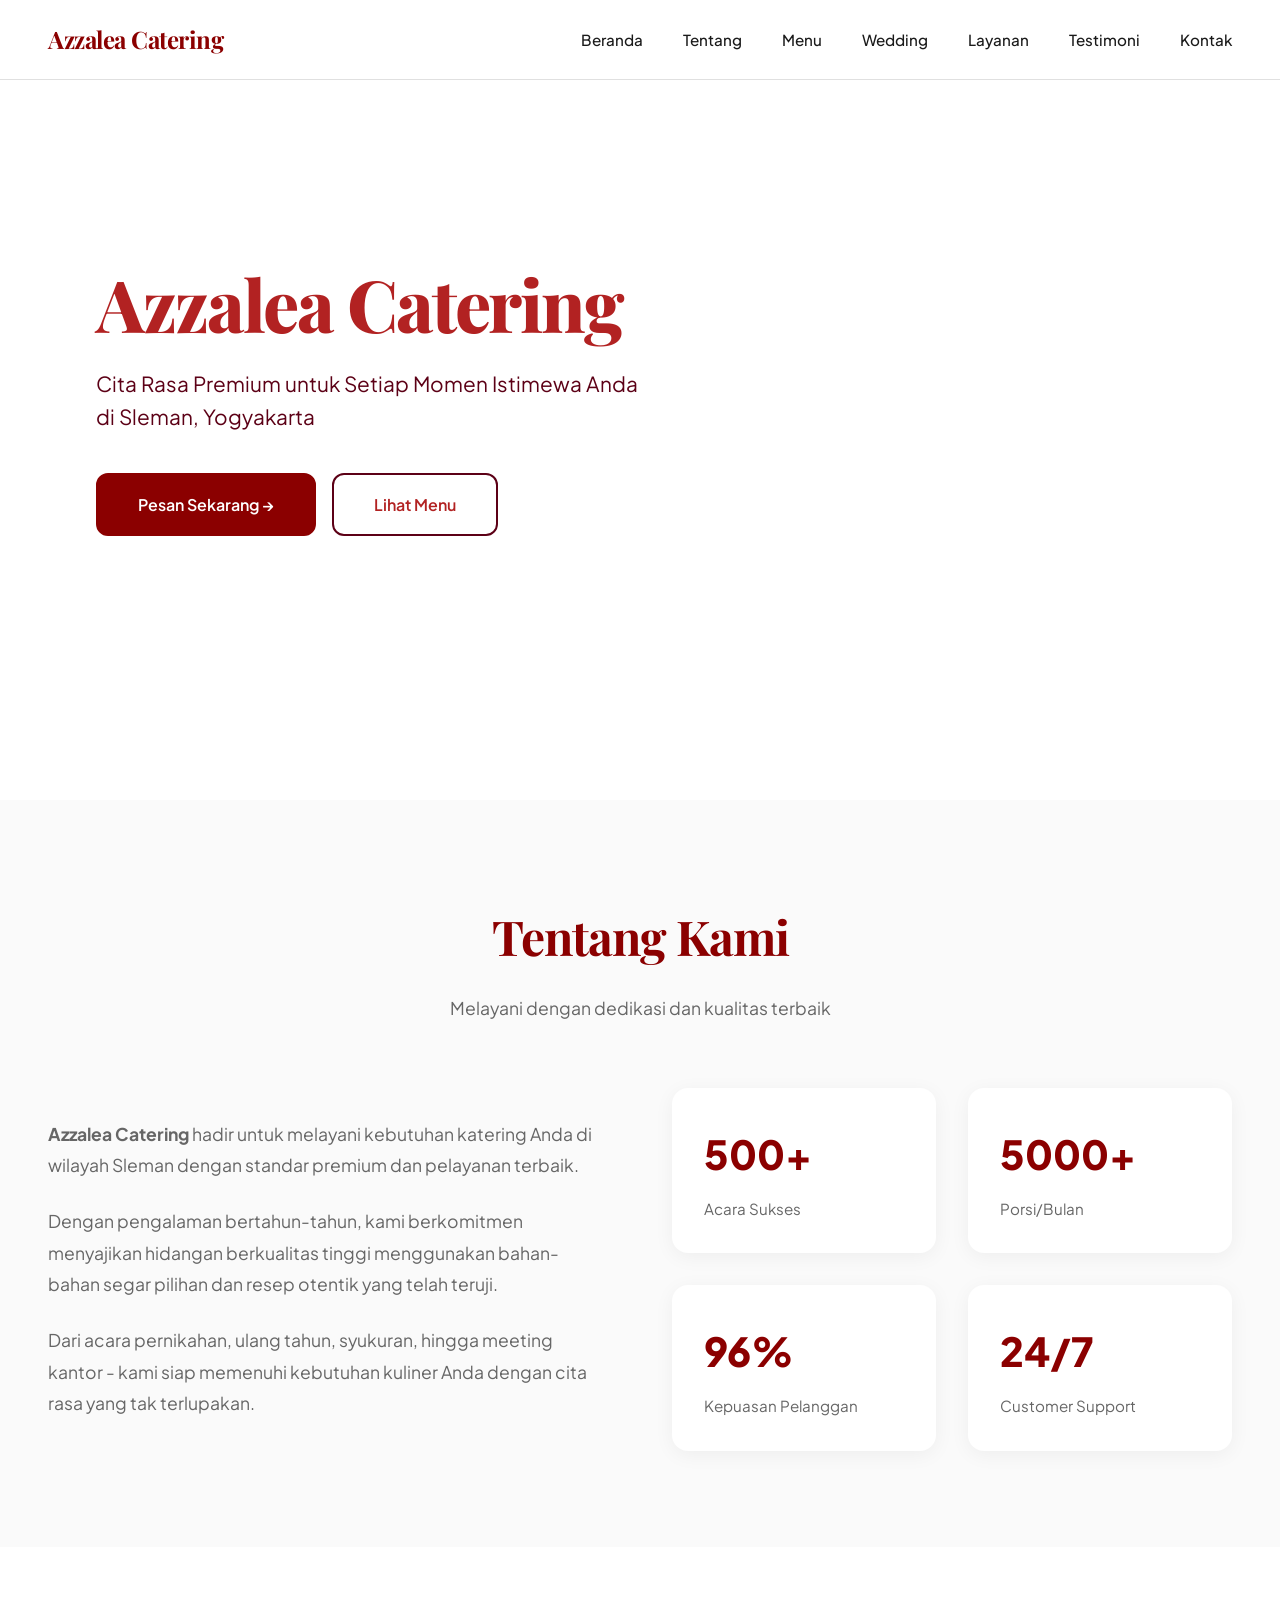
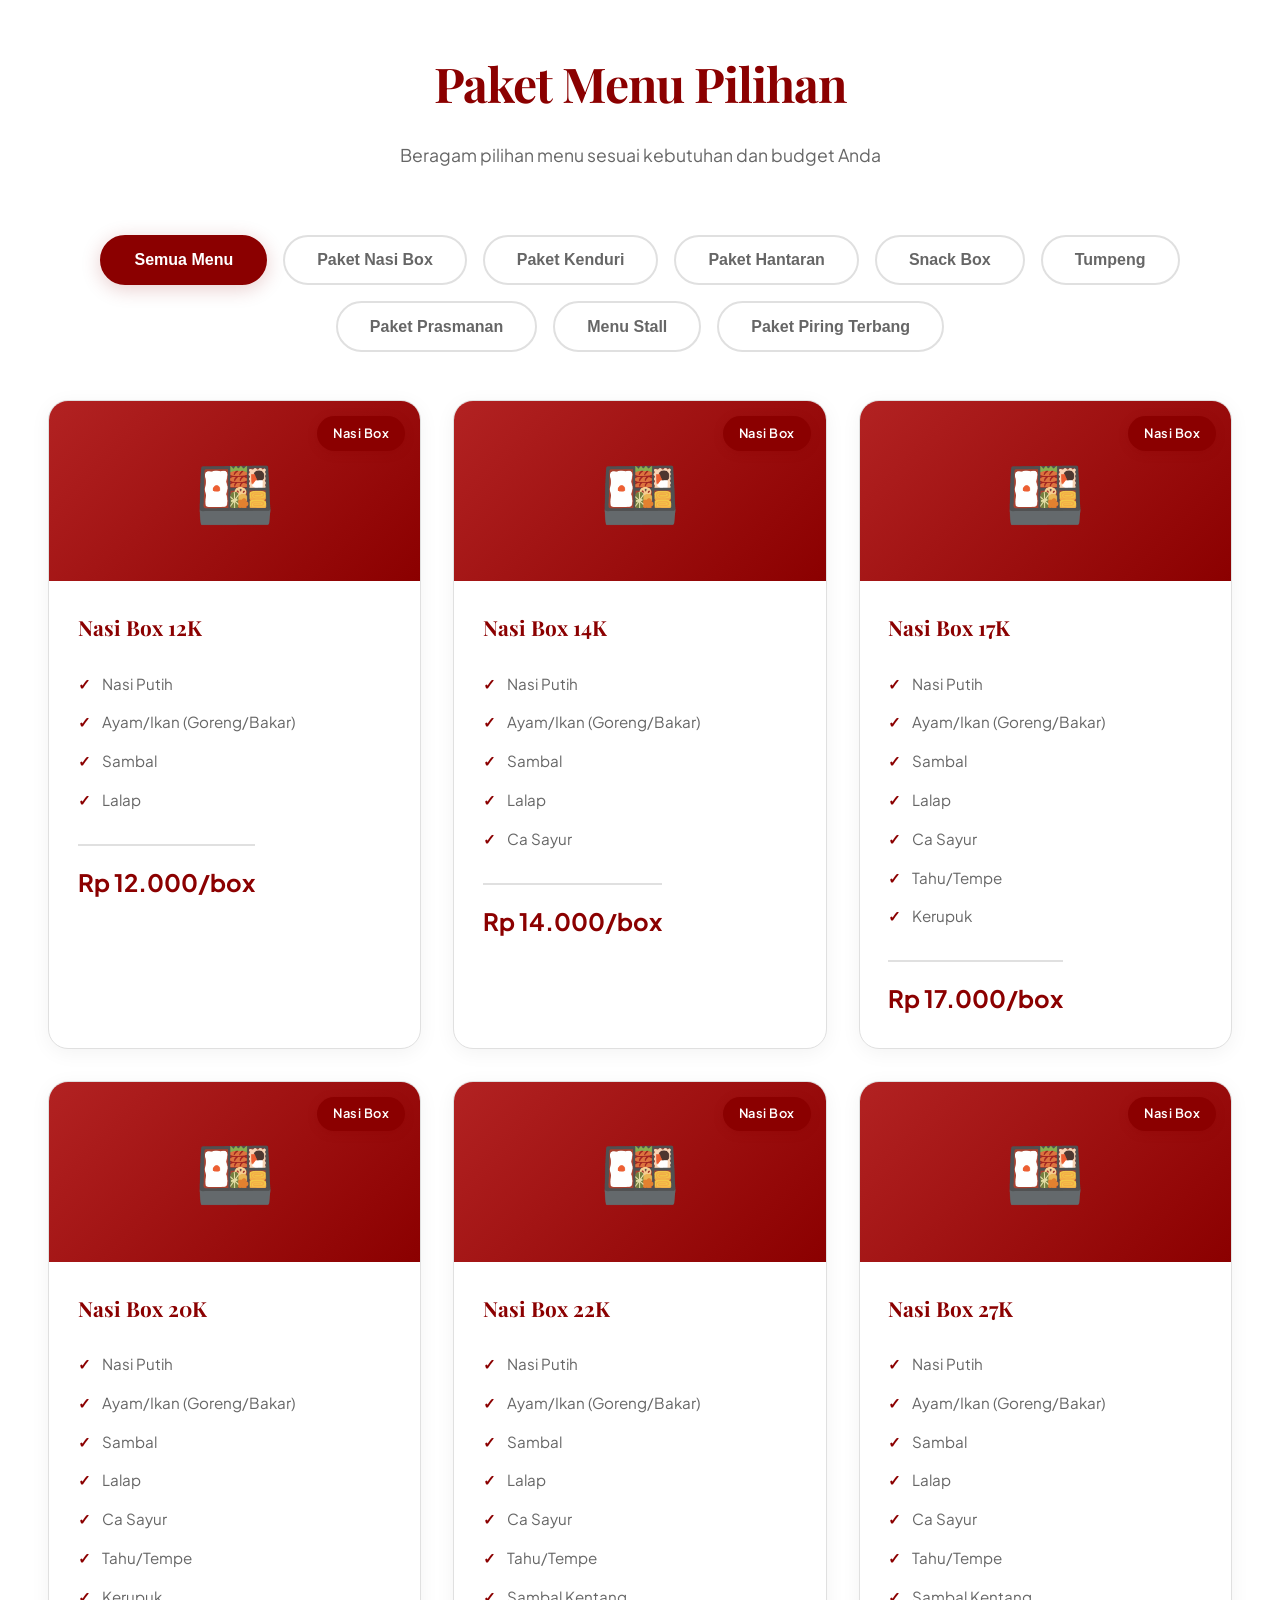
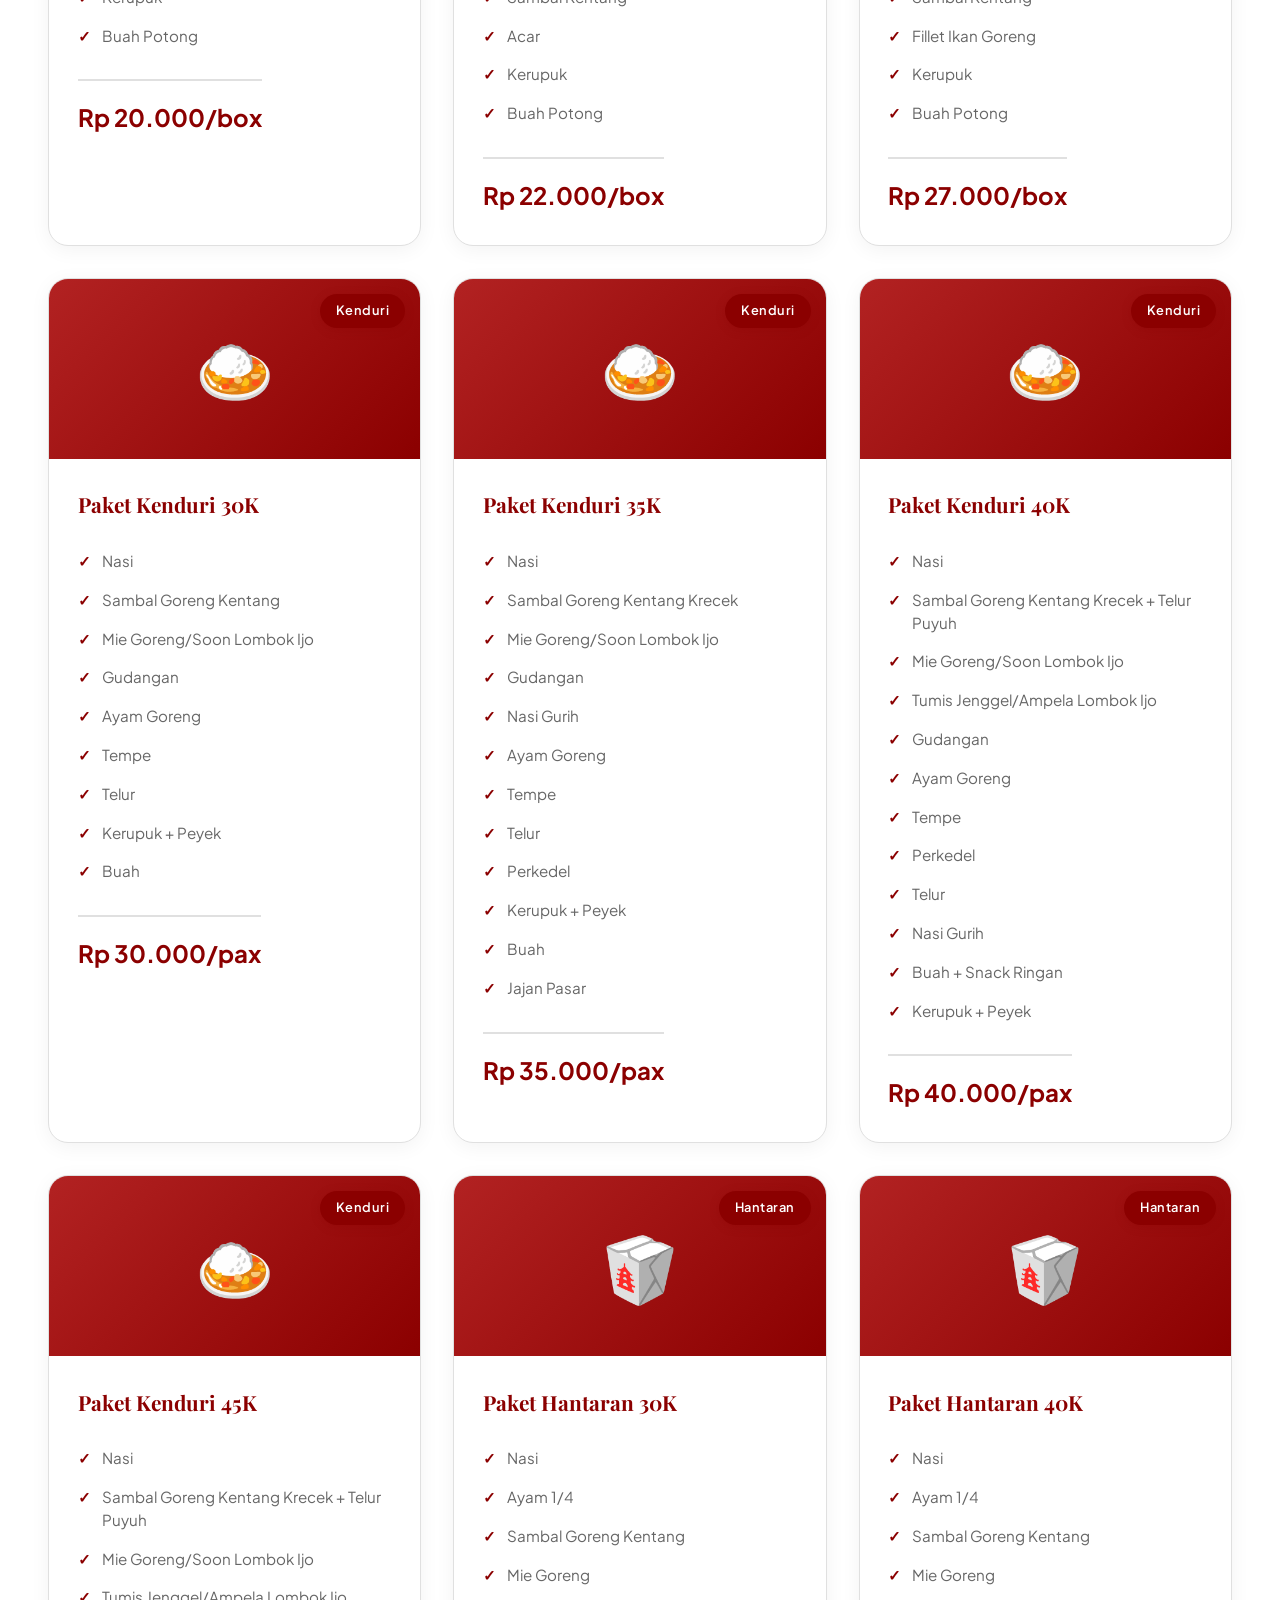
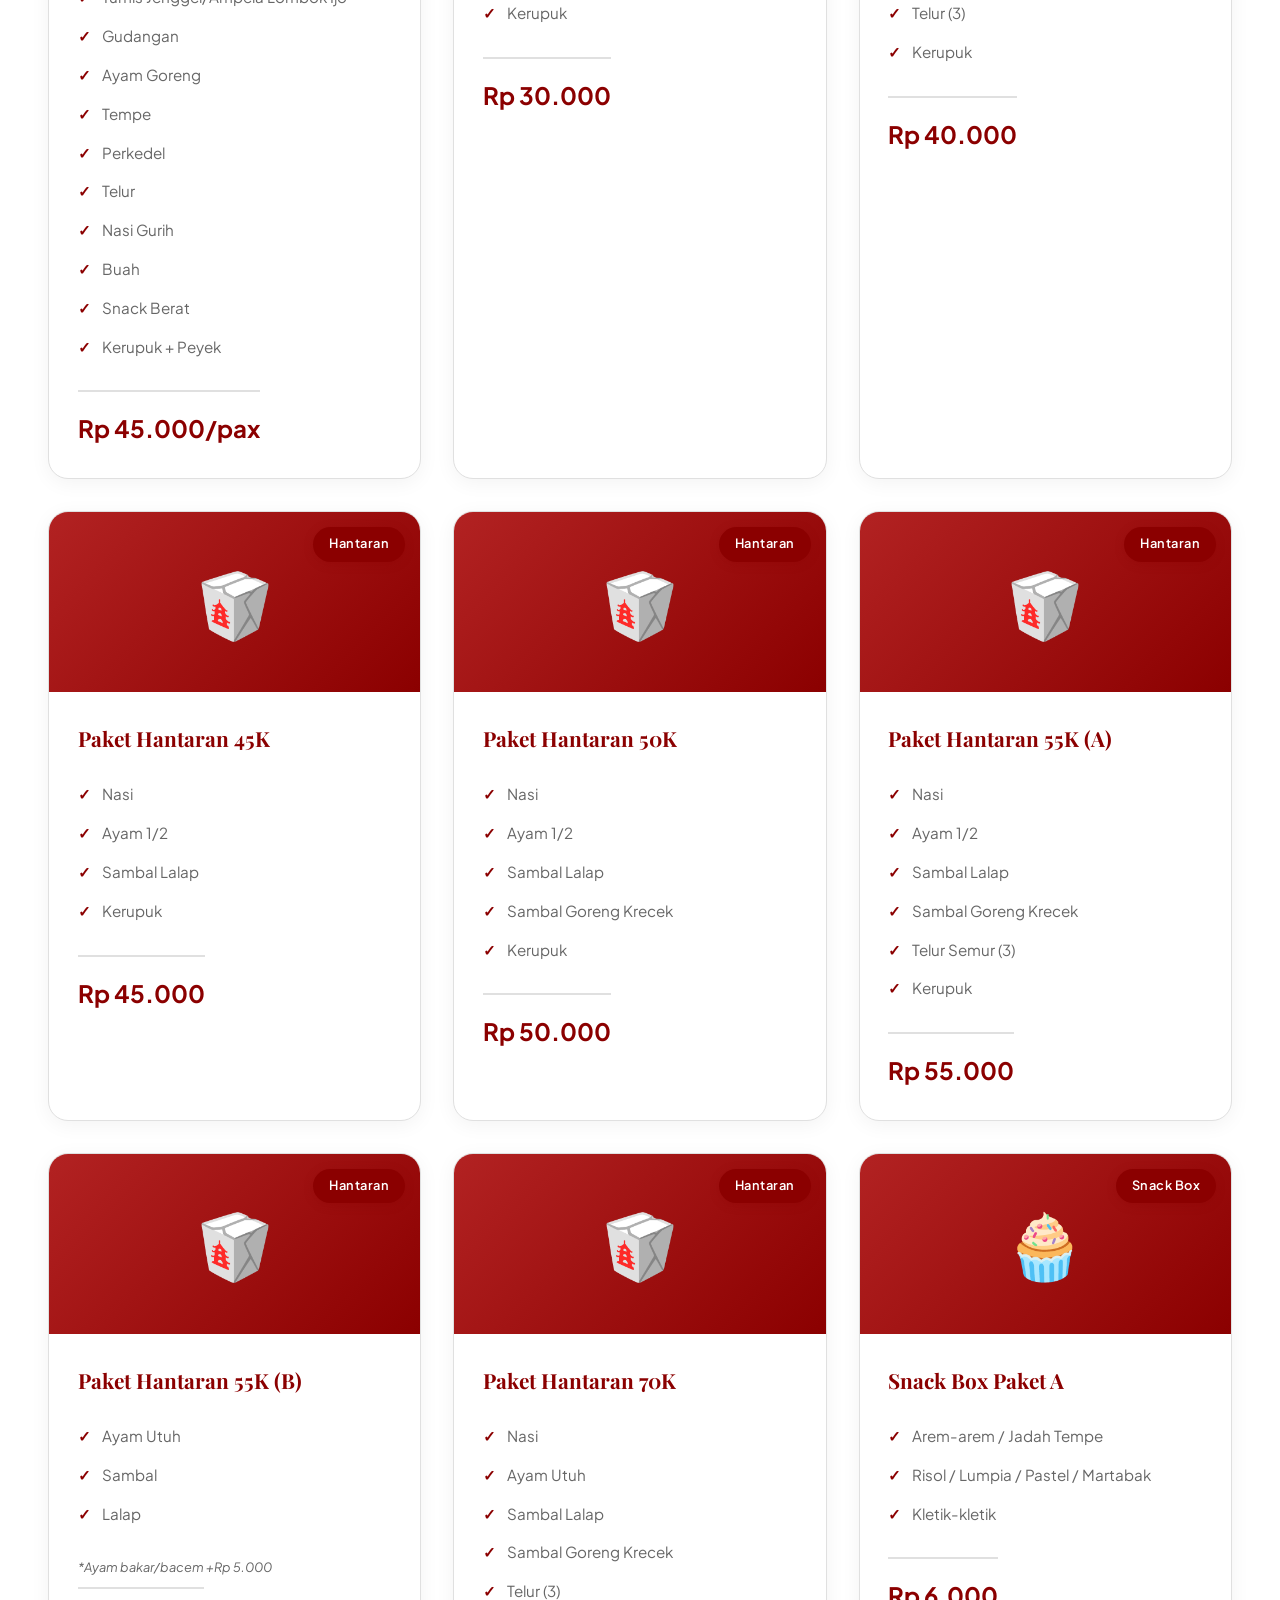
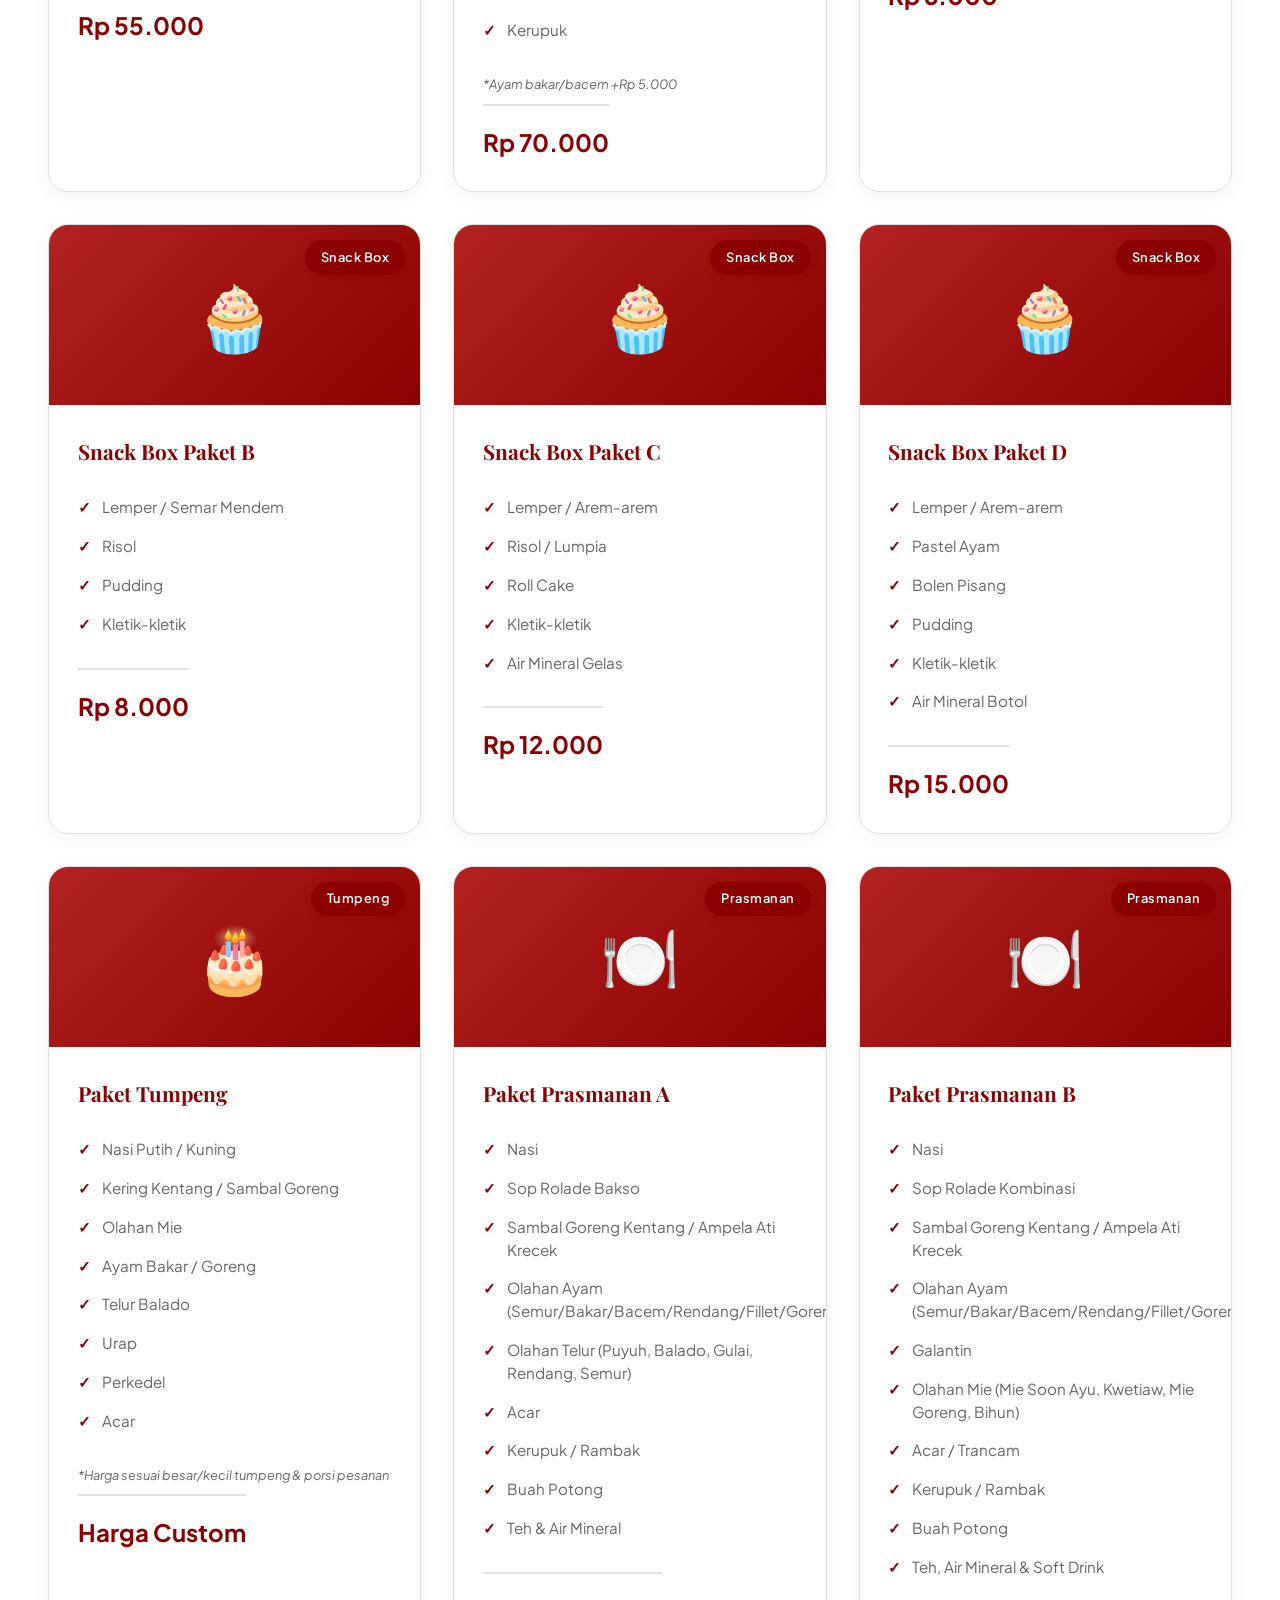
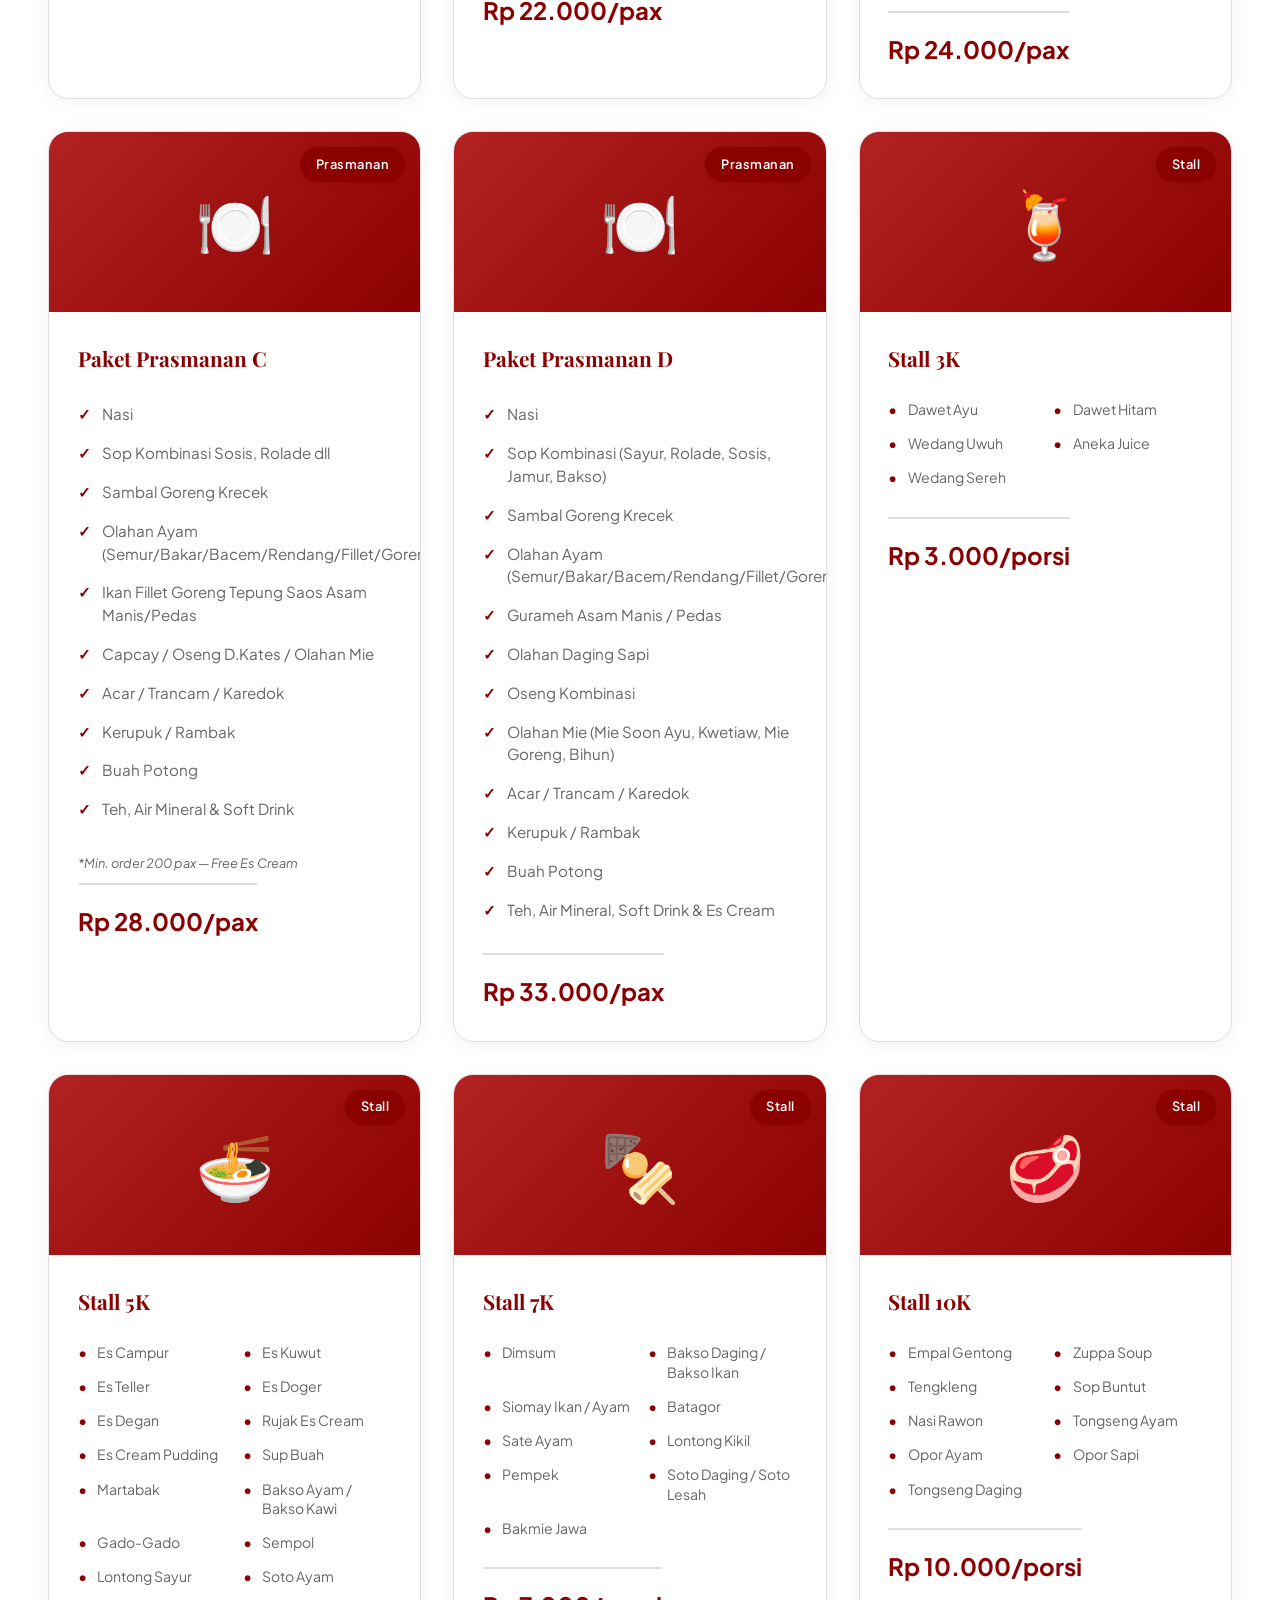
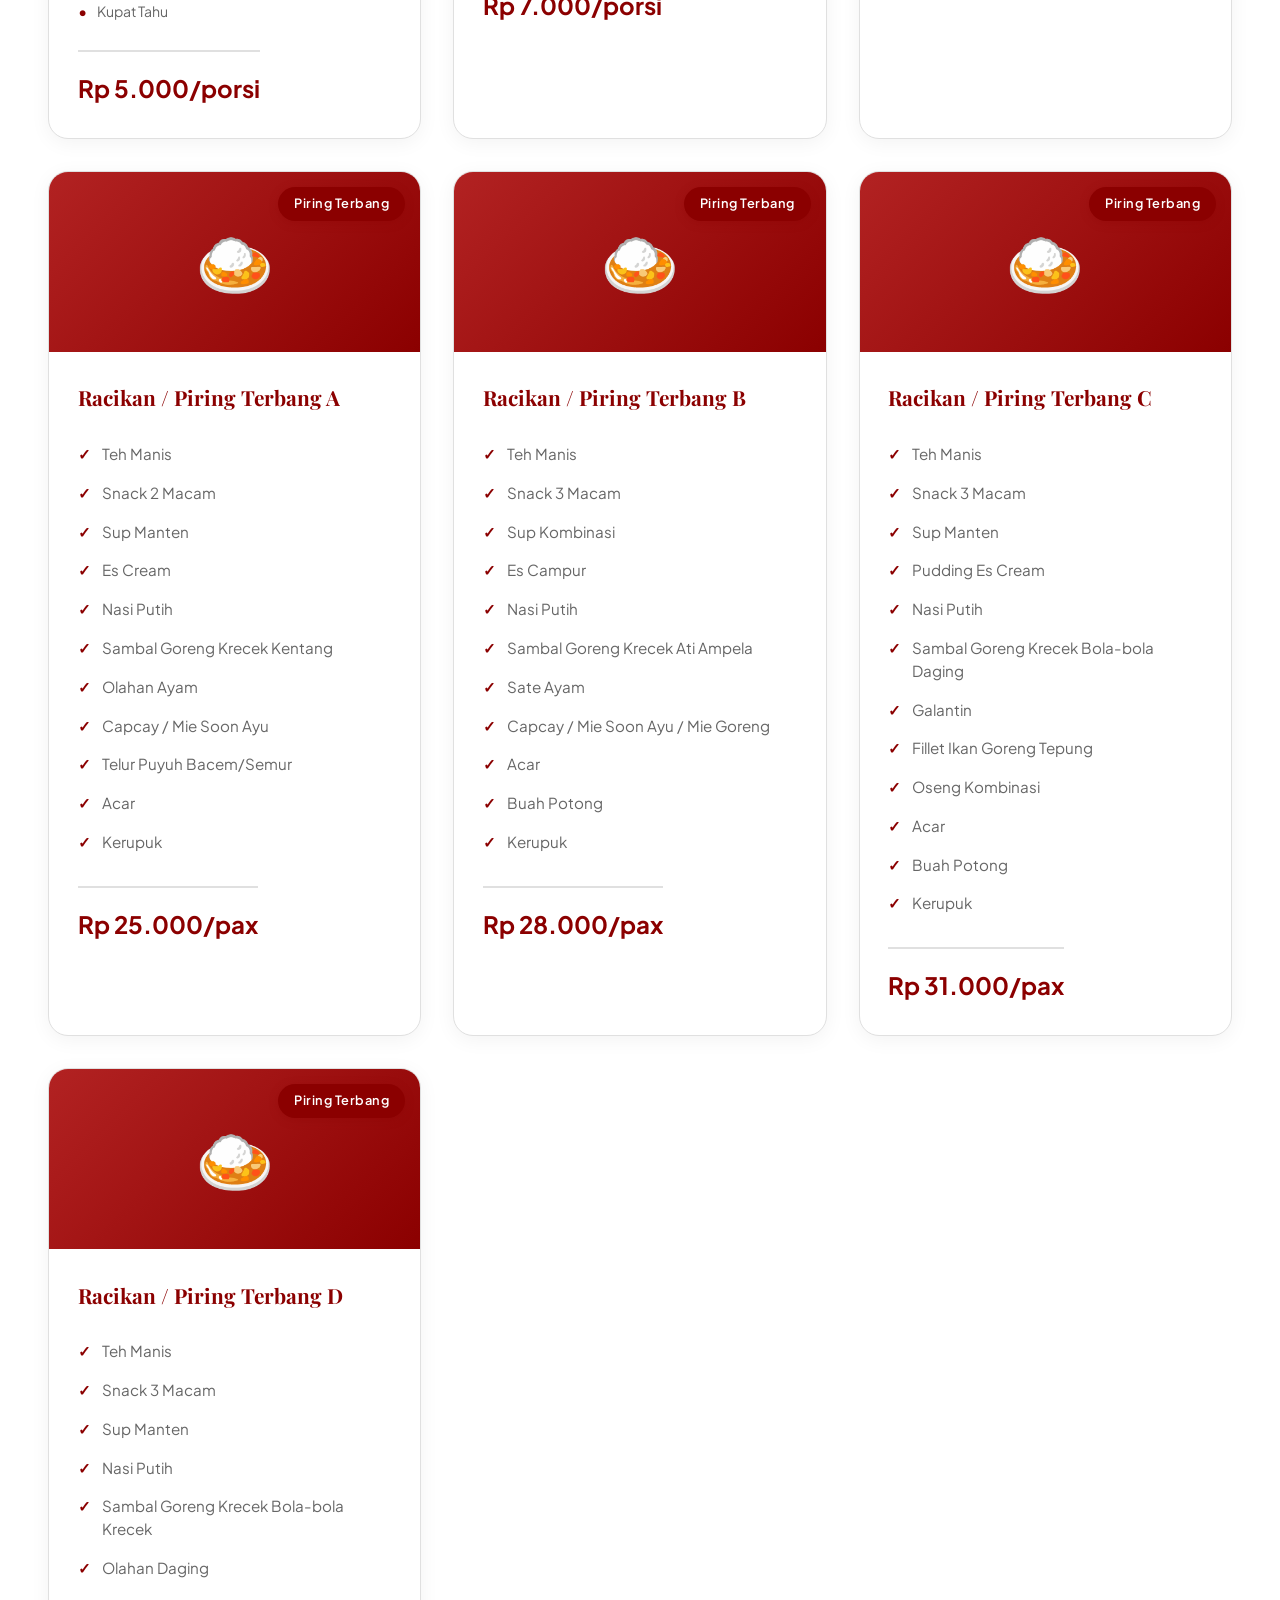
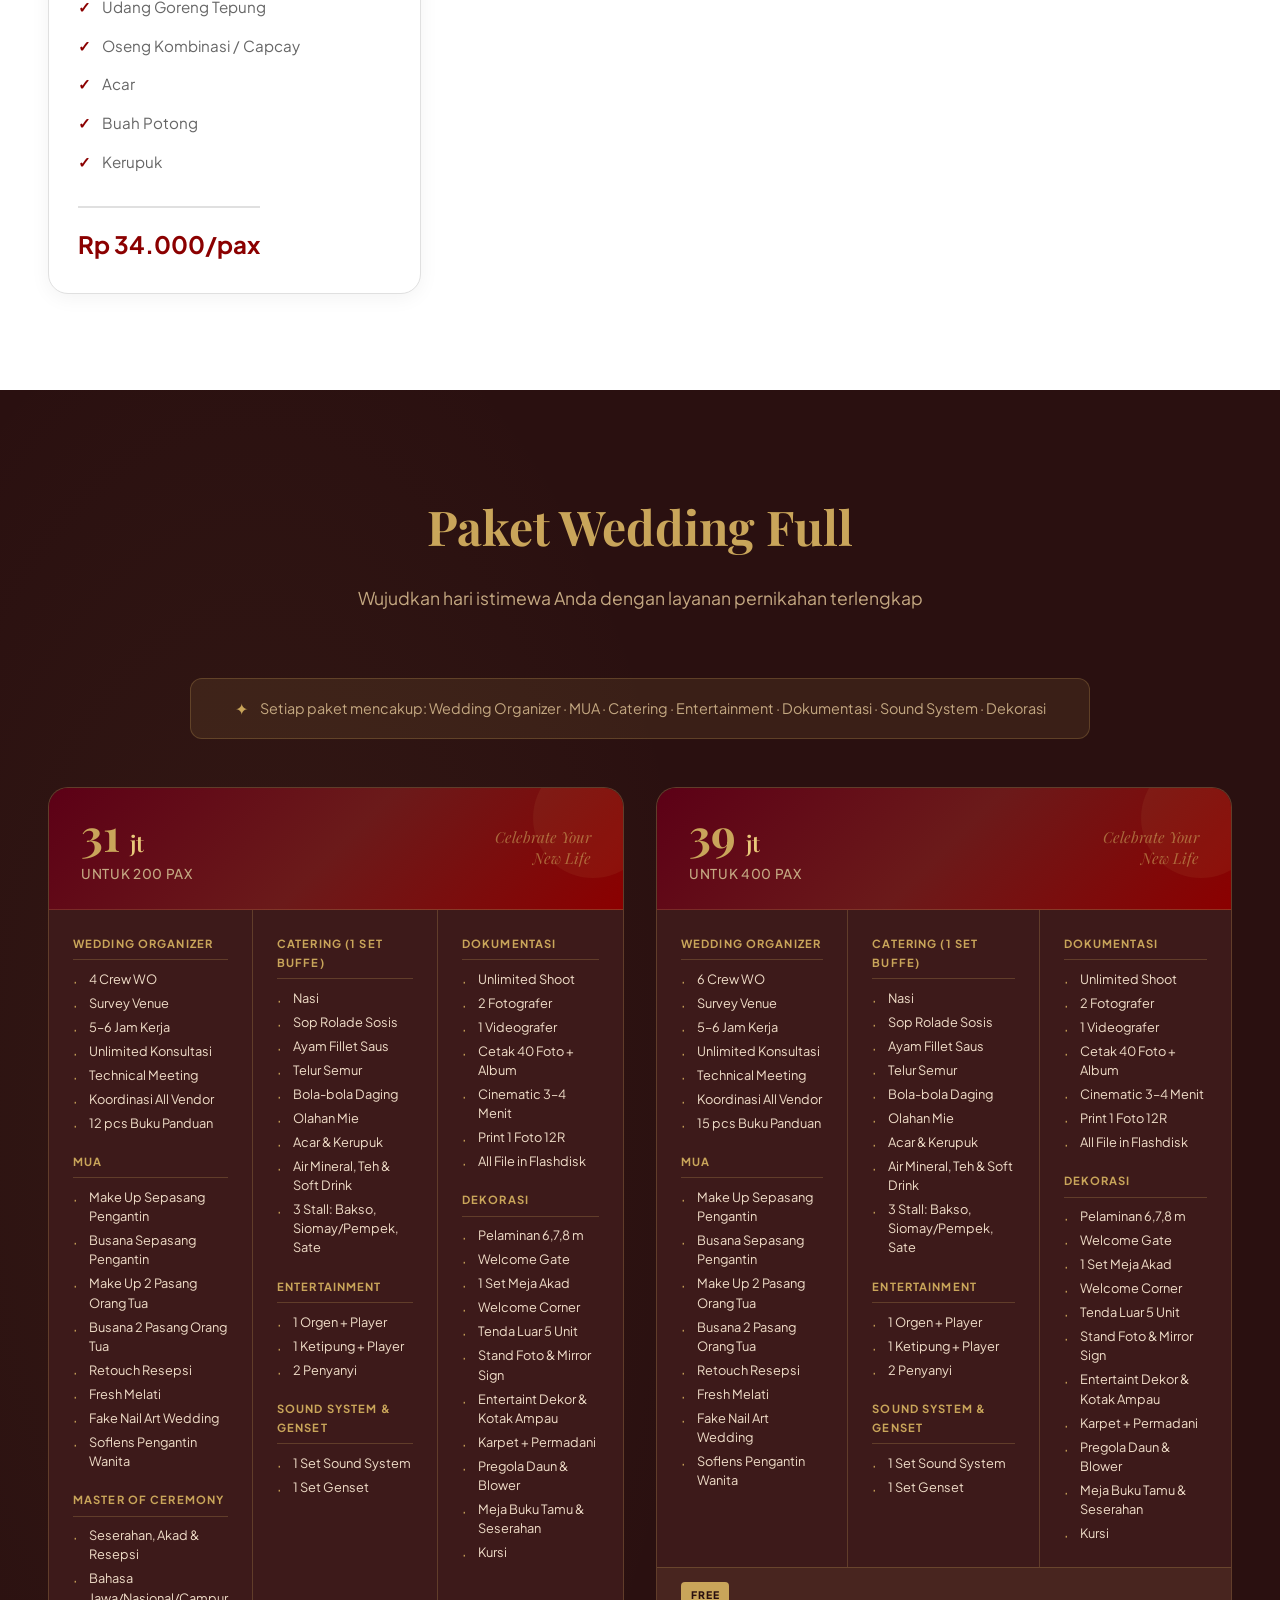
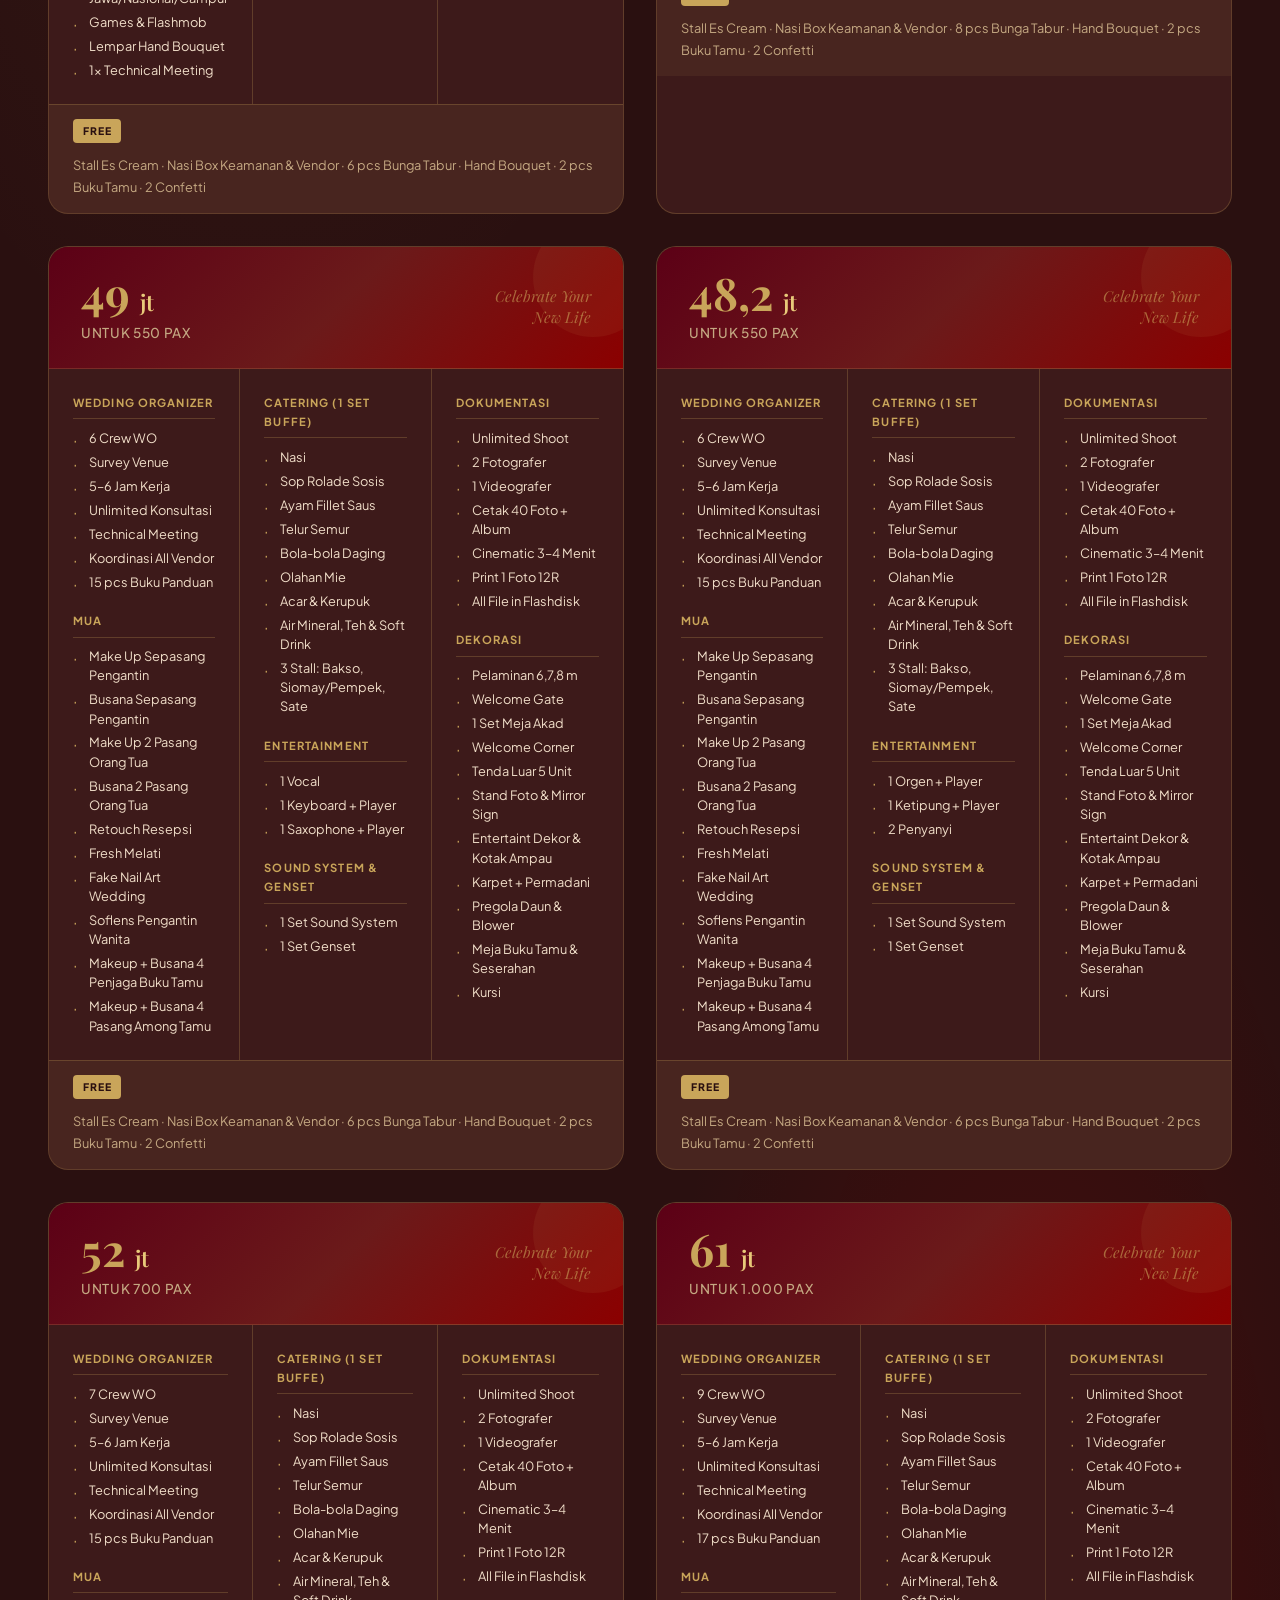
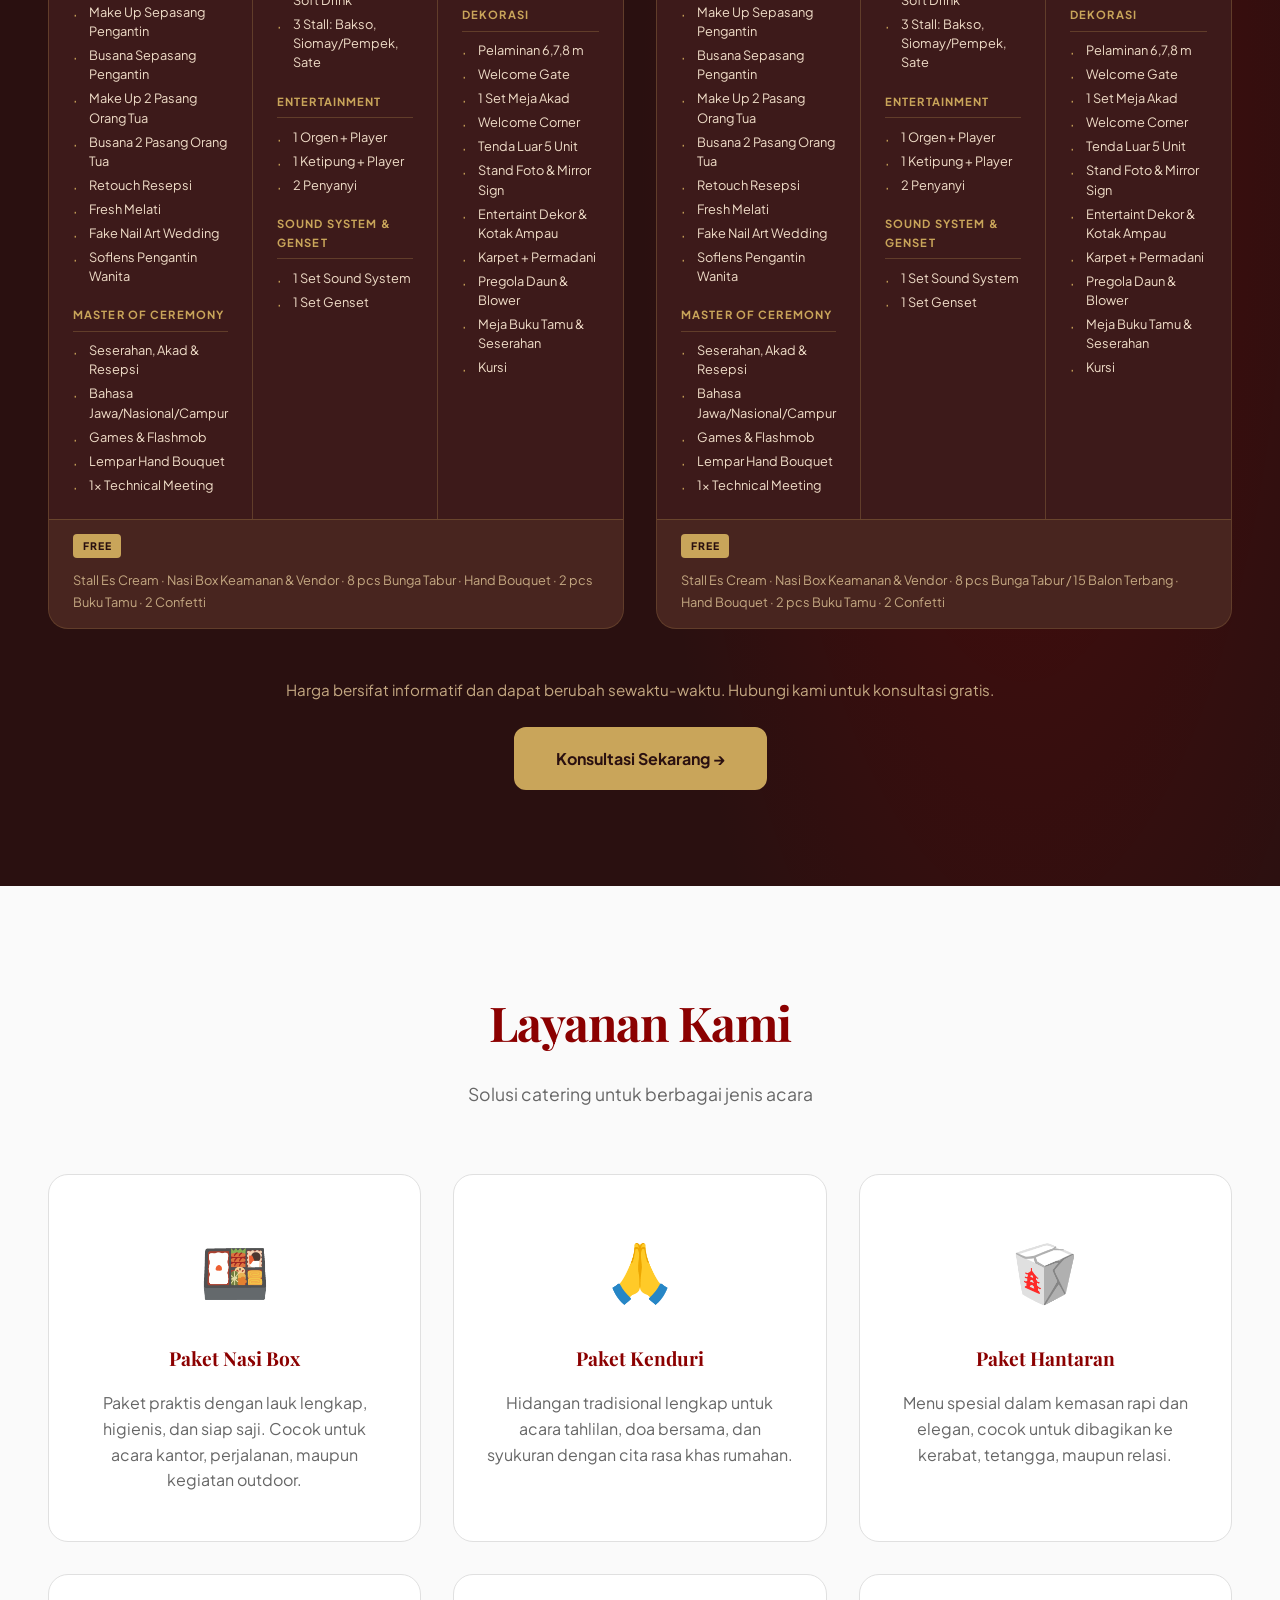
==== commit b99b6ff7: "update" ====
--- a/index.html
+++ b/index.html
@@ -6,8 +6,9 @@
     <meta name="description" content="Azzalea Catering - Layanan Catering Premium di Sleman, Yogyakarta">
     <meta name="keywords" content="catering, sleman, yogyakarta, catering pernikahan, catering acara">
     <title>Azzalea Catering - Catering Premium Sleman</title>
-    
-    <!-- CSS -->
+    <link rel="preconnect" href="https://fonts.googleapis.com">
+    <link rel="preconnect" href="https://fonts.gstatic.com" crossorigin>
+    <link href="https://fonts.googleapis.com/css2?family=Playfair+Display:wght@600;700;800&family=Plus+Jakarta+Sans:wght@400;500;600;700&display=swap" rel="stylesheet">
     <link rel="stylesheet" href="css/style.css">
     <link rel="stylesheet" href="css/responsive.css">
 </head>
@@ -21,6 +22,7 @@
                 <li><a href="#home">Beranda</a></li>
                 <li><a href="#about">Tentang</a></li>
                 <li><a href="#menu">Menu</a></li>
+                <li><a href="#wedding">Wedding</a></li>
                 <li><a href="#services">Layanan</a></li>
                 <li><a href="#testimonials">Testimoni</a></li>
                 <li><a href="#contact">Kontak</a></li>
@@ -39,9 +41,6 @@
                     <a href="#menu" class="btn-secondary">Lihat Menu</a>
                 </div>
             </div>
-            <!-- <div class="hero-image">
-                <img src="content/headhero.jpg" alt="Azzalea Catering">
-            </div> -->
         </div>
     </section>
 
@@ -88,17 +87,131 @@
                 <p>Beragam pilihan menu sesuai kebutuhan dan budget Anda</p>
             </div>
             
-            <!-- Menu Filter Tabs -->
             <div class="menu-filter-tabs">
                 <button class="filter-tab active" data-category="all">Semua Menu</button>
+                <button class="filter-tab" data-category="nasibox">Paket Nasi Box</button>
                 <button class="filter-tab" data-category="kenduri">Paket Kenduri</button>
-                <button class="filter-tab" data-category="nasibox">Nasi Box</button>
-                <button class="filter-tab" data-category="prasmanan">Prasmanan</button>
-                <button class="filter-tab" data-category="gubug">Gubug</button>
+                <button class="filter-tab" data-category="hantaran">Paket Hantaran</button>
+                <button class="filter-tab" data-category="snackbox">Snack Box</button>  
+                <button class="filter-tab" data-category="tumpeng">Tumpeng</button>
+                <button class="filter-tab" data-category="prasmanan">Paket Prasmanan</button>
+                <button class="filter-tab" data-category="stall">Menu Stall</button>
+                <button class="filter-tab" data-category="piringterbang">Paket Piring Terbang</button>
             </div>
             
             <div class="menu-grid">
-                <!-- PAKET KENDURI -->
+                <!-- ===== NASI BOX ===== -->
+                <div class="menu-card" data-category="nasibox">
+                    <div class="menu-badge">Nasi Box</div>
+                    <div class="menu-image">🍱</div>
+                    <div class="menu-content">
+                        <h3>Nasi Box 12K</h3>
+                        <ul class="menu-list">
+                            <li>Nasi Putih</li>
+                            <li>Ayam/Ikan (Goreng/Bakar)</li>
+                            <li>Sambal</li>
+                            <li>Lalap</li>
+                        </ul>
+                        <div class="price">Rp 12.000/box</div>
+                    </div>
+                </div>
+
+                <div class="menu-card" data-category="nasibox">
+                    <div class="menu-badge">Nasi Box</div>
+                    <div class="menu-image">🍱</div>
+                    <div class="menu-content">
+                        <h3>Nasi Box 14K</h3>
+                        <ul class="menu-list">
+                            <li>Nasi Putih</li>
+                            <li>Ayam/Ikan (Goreng/Bakar)</li>
+                            <li>Sambal</li>
+                            <li>Lalap</li>
+                            <li>Ca Sayur</li>
+                        </ul>
+                        <div class="price">Rp 14.000/box</div>
+                    </div>
+                </div>
+
+                <div class="menu-card" data-category="nasibox">
+                    <div class="menu-badge">Nasi Box</div>
+                    <div class="menu-image">🍱</div>
+                    <div class="menu-content">
+                        <h3>Nasi Box 17K</h3>
+                        <ul class="menu-list">
+                            <li>Nasi Putih</li>
+                            <li>Ayam/Ikan (Goreng/Bakar)</li>
+                            <li>Sambal</li>
+                            <li>Lalap</li>
+                            <li>Ca Sayur</li>
+                            <li>Tahu/Tempe</li>
+                            <li>Kerupuk</li>
+                        </ul>
+                        <div class="price">Rp 17.000/box</div>
+                    </div>
+                </div>
+
+                <div class="menu-card" data-category="nasibox">
+                    <div class="menu-badge">Nasi Box</div>
+                    <div class="menu-image">🍱</div>
+                    <div class="menu-content">
+                        <h3>Nasi Box 20K</h3>
+                        <ul class="menu-list">
+                            <li>Nasi Putih</li>
+                            <li>Ayam/Ikan (Goreng/Bakar)</li>
+                            <li>Sambal</li>
+                            <li>Lalap</li>
+                            <li>Ca Sayur</li>
+                            <li>Tahu/Tempe</li>
+                            <li>Kerupuk</li>
+                            <li>Buah Potong</li>
+                        </ul>
+                        <div class="price">Rp 20.000/box</div>
+                    </div>
+                </div>
+
+                <div class="menu-card" data-category="nasibox">
+                    <div class="menu-badge">Nasi Box</div>
+                    <div class="menu-image">🍱</div>
+                    <div class="menu-content">
+                        <h3>Nasi Box 22K</h3>
+                        <ul class="menu-list">
+                            <li>Nasi Putih</li>
+                            <li>Ayam/Ikan (Goreng/Bakar)</li>
+                            <li>Sambal</li>
+                            <li>Lalap</li>
+                            <li>Ca Sayur</li>
+                            <li>Tahu/Tempe</li>
+                            <li>Sambal Kentang</li>
+                            <li>Acar</li>
+                            <li>Kerupuk</li>
+                            <li>Buah Potong</li>
+                        </ul>
+                        <div class="price">Rp 22.000/box</div>
+                    </div>
+                </div>
+
+                <div class="menu-card" data-category="nasibox">
+                    <div class="menu-badge">Nasi Box</div>
+                    <div class="menu-image">🍱</div>
+                    <div class="menu-content">
+                        <h3>Nasi Box 27K</h3>
+                        <ul class="menu-list">
+                            <li>Nasi Putih</li>
+                            <li>Ayam/Ikan (Goreng/Bakar)</li>
+                            <li>Sambal</li>
+                            <li>Lalap</li>
+                            <li>Ca Sayur</li>
+                            <li>Tahu/Tempe</li>
+                            <li>Sambal Kentang</li>
+                            <li>Fillet Ikan Goreng</li>
+                            <li>Kerupuk</li>
+                            <li>Buah Potong</li>
+                        </ul>
+                        <div class="price">Rp 27.000/box</div>
+                    </div>
+                </div>
+
+                <!-- ===== KENDURI ===== -->
                 <div class="menu-card" data-category="kenduri">
                     <div class="menu-badge">Kenduri</div>
                     <div class="menu-image">🍛</div>
@@ -110,308 +223,1231 @@
                             <li>Mie Goreng/Soon Lombok Ijo</li>
                             <li>Gudangan</li>
                             <li>Ayam Goreng</li>
-                            <li>Tempe, Telur</li>
+                            <li>Tempe</li>
+                            <li>Telur</li>
                             <li>Kerupuk + Peyek</li>
+                            <li>Buah</li>
                         </ul>
                         <div class="price">Rp 30.000/pax</div>
                     </div>
                 </div>
-                
+
                 <div class="menu-card" data-category="kenduri">
                     <div class="menu-badge">Kenduri</div>
                     <div class="menu-image">🍛</div>
                     <div class="menu-content">
                         <h3>Paket Kenduri 35K</h3>
                         <ul class="menu-list">
-                            <li>Nasi, Nasi Gurih</li>
+                            <li>Nasi</li>
                             <li>Sambal Goreng Kentang Krecek</li>
                             <li>Mie Goreng/Soon Lombok Ijo</li>
-                            <li>Gudangan, Ayam Goreng</li>
-                            <li>Tempe, Telur, Perkedel</li>
-                            <li>Kerupuk + Peyek, Buah, Jajan Pasar</li>
+                            <li>Gudangan</li>
+                            <li>Nasi Gurih</li>
+                            <li>Ayam Goreng</li>
+                            <li>Tempe</li>
+                            <li>Telur</li>
+                            <li>Perkedel</li>
+                            <li>Kerupuk + Peyek</li>
+                            <li>Buah</li>
+                            <li>Jajan Pasar</li>
                         </ul>
                         <div class="price">Rp 35.000/pax</div>
                     </div>
                 </div>
-                
+
                 <div class="menu-card" data-category="kenduri">
                     <div class="menu-badge">Kenduri</div>
                     <div class="menu-image">🍛</div>
                     <div class="menu-content">
                         <h3>Paket Kenduri 40K</h3>
                         <ul class="menu-list">
-                            <li>Nasi, Nasi Gurih</li>
+                            <li>Nasi</li>
                             <li>Sambal Goreng Kentang Krecek + Telur Puyuh</li>
-                            <li>Mie Goreng/Soon Lombok Ijo, Gudangan</li>
-                            <li>Ayam Goreng, Tumis Janggel/Ampela Lombok Ijo</li>
-                            <li>Tempe, Telur, Perkedel, Buah + Snack Ringan</li>
+                            <li>Mie Goreng/Soon Lombok Ijo</li>
+                            <li>Tumis Jenggel/Ampela Lombok Ijo</li>
+                            <li>Gudangan</li>
+                            <li>Ayam Goreng</li>
+                            <li>Tempe</li>
+                            <li>Perkedel</li>
+                            <li>Telur</li>
+                            <li>Nasi Gurih</li>
+                            <li>Buah + Snack Ringan</li>
                             <li>Kerupuk + Peyek</li>
                         </ul>
                         <div class="price">Rp 40.000/pax</div>
                     </div>
                 </div>
-                
+
                 <div class="menu-card" data-category="kenduri">
                     <div class="menu-badge">Kenduri</div>
                     <div class="menu-image">🍛</div>
                     <div class="menu-content">
                         <h3>Paket Kenduri 45K</h3>
                         <ul class="menu-list">
-                            <li>Nasi, Nasi Gurih</li>
+                            <li>Nasi</li>
                             <li>Sambal Goreng Kentang Krecek + Telur Puyuh</li>
-                            <li>Mie Goreng/Soon Lombok Ijo, Gudangan</li>
-                            <li>Ayam Goreng, Snack berat</li>
-                            <li>Tumis Janggel/Ampela Lombok Ijo</li>
-                            <li>Tempe, Telur, Perkedel, Buah, Kerupuk + Peyek</li>
+                            <li>Mie Goreng/Soon Lombok Ijo</li>
+                            <li>Tumis Jenggel/Ampela Lombok Ijo</li>
+                            <li>Gudangan</li>
+                            <li>Ayam Goreng</li>
+                            <li>Tempe</li>
+                            <li>Perkedel</li>
+                            <li>Telur</li>
+                            <li>Nasi Gurih</li>
+                            <li>Buah</li>
+                            <li>Snack Berat</li>
+                            <li>Kerupuk + Peyek</li>
                         </ul>
                         <div class="price">Rp 45.000/pax</div>
                     </div>
                 </div>
-                
-                <!-- PAKET NASI BOX -->
-                <div class="menu-card" data-category="nasibox">
-                    <div class="menu-badge">Nasi Box</div>
-                    <div class="menu-image">🍱</div>
-                    <div class="menu-content">
-                        <h3>Nasi Box 10K</h3>
-                        <ul class="menu-list">
-                            <li>Nasi Ayam/Ikan (Goreng/Bakar)</li>
+
+                <!-- ===== HANTARAN ===== -->
+                <div class="menu-card" data-category="hantaran">
+                    <div class="menu-badge">Hantaran</div>
+                    <div class="menu-image">🥡</div>
+                    <div class="menu-content">
+                        <h3>Paket Hantaran 30K</h3>
+                        <ul class="menu-list">
+                            <li>Nasi</li>
+                            <li>Ayam 1/4</li>
+                            <li>Sambal Goreng Kentang</li>
+                            <li>Mie Goreng</li>
+                            <li>Kerupuk</li>
+                        </ul>
+                        <div class="price">Rp 30.000</div>
+                    </div>
+                </div>
+
+                <div class="menu-card" data-category="hantaran">
+                    <div class="menu-badge">Hantaran</div>
+                    <div class="menu-image">🥡</div>
+                    <div class="menu-content">
+                        <h3>Paket Hantaran 40K</h3>
+                        <ul class="menu-list">
+                            <li>Nasi</li>
+                            <li>Ayam 1/4</li>
+                            <li>Sambal Goreng Kentang</li>
+                            <li>Mie Goreng</li>
+                            <li>Telur (3)</li>
+                            <li>Kerupuk</li>
+                        </ul>
+                        <div class="price">Rp 40.000</div>
+                    </div>
+                </div>
+
+                <div class="menu-card" data-category="hantaran">
+                    <div class="menu-badge">Hantaran</div>
+                    <div class="menu-image">🥡</div>
+                    <div class="menu-content">
+                        <h3>Paket Hantaran 45K</h3>
+                        <ul class="menu-list">
+                            <li>Nasi</li>
+                            <li>Ayam 1/2</li>
                             <li>Sambal Lalap</li>
-                        </ul>
-                        <div class="price">Rp 10.000/box</div>
-                    </div>
-                </div>
-                
-                <div class="menu-card" data-category="nasibox">
-                    <div class="menu-badge">Nasi Box</div>
-                    <div class="menu-image">🍱</div>
-                    <div class="menu-content">
-                        <h3>Nasi Box 12K</h3>
-                        <ul class="menu-list">
-                            <li>Nasi Ayam/Ikan (Goreng/Bakar)</li>
+                            <li>Kerupuk</li>
+                        </ul>
+                        <div class="price">Rp 45.000</div>
+                    </div>
+                </div>
+
+                <div class="menu-card" data-category="hantaran">
+                    <div class="menu-badge">Hantaran</div>
+                    <div class="menu-image">🥡</div>
+                    <div class="menu-content">
+                        <h3>Paket Hantaran 50K</h3>
+                        <ul class="menu-list">
+                            <li>Nasi</li>
+                            <li>Ayam 1/2</li>
                             <li>Sambal Lalap</li>
-                            <li>Ca Sayur</li>
-                        </ul>
-                        <div class="price">Rp 12.000/box</div>
-                    </div>
-                </div>
-                
-                <div class="menu-card" data-category="nasibox">
-                    <div class="menu-badge">Nasi Box</div>
-                    <div class="menu-image">🍱</div>
-                    <div class="menu-content">
-                        <h3>Nasi Box 15K</h3>
-                        <ul class="menu-list">
-                            <li>Nasi Ayam/Ikan (Goreng/Bakar)</li>
+                            <li>Sambal Goreng Krecek</li>
+                            <li>Kerupuk</li>
+                        </ul>
+                        <div class="price">Rp 50.000</div>
+                    </div>
+                </div>
+
+                <div class="menu-card" data-category="hantaran">
+                    <div class="menu-badge">Hantaran</div>
+                    <div class="menu-image">🥡</div>
+                    <div class="menu-content">
+                        <h3>Paket Hantaran 55K (A)</h3>
+                        <ul class="menu-list">
+                            <li>Nasi</li>
+                            <li>Ayam 1/2</li>
                             <li>Sambal Lalap</li>
-                            <li>Ca Sayur, Tahu/Tempe</li>
+                            <li>Sambal Goreng Krecek</li>
+                            <li>Telur Semur (3)</li>
                             <li>Kerupuk</li>
                         </ul>
-                        <div class="price">Rp 15.000/box</div>
-                    </div>
-                </div>
-                
-                <div class="menu-card" data-category="nasibox">
-                    <div class="menu-badge">Nasi Box</div>
-                    <div class="menu-image">🍱</div>
-                    <div class="menu-content">
-                        <h3>Nasi Box 18K</h3>
-                        <ul class="menu-list">
-                            <li>Nasi Ayam/Ikan (Bakar/Goreng)</li>
-                            <li>Sambal Lalap, Ca Sayur</li>
-                            <li>Tahu/Tempe, Sambal Kentang</li>
-                            <li>Kerupuk, Buah Potong</li>
-                        </ul>
-                        <div class="price">Rp 18.000/box</div>
-                    </div>
-                </div>
-                
-                <div class="menu-card" data-category="nasibox">
-                    <div class="menu-badge">Nasi Box</div>
-                    <div class="menu-image">🍱</div>
-                    <div class="menu-content">
-                        <h3>Nasi Box 20K</h3>
-                        <ul class="menu-list">
-                            <li>Nasi Ayam/Ikan (Bakar/Goreng)</li>
-                            <li>Sambal Lalap, Ca Sayur</li>
-                            <li>Tahu/Tempe, Sambal Kentang</li>
-                            <li>Acar/Trancam, Kerupuk, Buah</li>
-                        </ul>
-                        <div class="price">Rp 20.000/box</div>
-                    </div>
-                </div>
-                
-                <div class="menu-card" data-category="nasibox">
-                    <div class="menu-badge">Nasi Box</div>
-                    <div class="menu-image">🍱</div>
-                    <div class="menu-content">
-                        <h3>Nasi Box 25K</h3>
-                        <ul class="menu-list">
-                            <li>Nasi Ayam/Ikan (Goreng/Bakar)</li>
-                            <li>Ca Sayur, Tahu/Tempe</li>
-                            <li>Sambal Kentang, Filet Ikan Goreng</li>
-                            <li>Kerupuk, Buah</li>
-                        </ul>
-                        <div class="price">Rp 25.000/box</div>
-                    </div>
-                </div>
-                
-                <!-- PAKET PRASMANAN -->
+                        <div class="price">Rp 55.000</div>
+                    </div>
+                </div>
+
+                <div class="menu-card" data-category="hantaran">
+                    <div class="menu-badge">Hantaran</div>
+                    <div class="menu-image">🥡</div>
+                    <div class="menu-content">
+                        <h3>Paket Hantaran 55K (B)</h3>
+                        <ul class="menu-list">
+                            <li>Ayam Utuh</li>
+                            <li>Sambal</li>
+                            <li>Lalap</li>
+                        </ul>
+                        <small>*Ayam bakar/bacem +Rp 5.000</small>
+                        <div class="price">Rp 55.000</div>
+                    </div>
+                </div>
+
+                <div class="menu-card" data-category="hantaran">
+                    <div class="menu-badge">Hantaran</div>
+                    <div class="menu-image">🥡</div>
+                    <div class="menu-content">
+                        <h3>Paket Hantaran 70K</h3>
+                        <ul class="menu-list">
+                            <li>Nasi</li>
+                            <li>Ayam Utuh</li>
+                            <li>Sambal Lalap</li>
+                            <li>Sambal Goreng Krecek</li>
+                            <li>Telur (3)</li>
+                            <li>Kerupuk</li>
+                        </ul>
+                        <small>*Ayam bakar/bacem +Rp 5.000</small>
+                        <div class="price">Rp 70.000</div>
+                    </div>
+                </div>
+
+                <!-- ===== SNACK BOX ===== -->
+                <div class="menu-card" data-category="snackbox">
+                    <div class="menu-badge">Snack Box</div>
+                    <div class="menu-image">🧁</div>
+                    <div class="menu-content">
+                        <h3>Snack Box Paket A</h3>
+                        <ul class="menu-list">
+                            <li>Arem-arem / Jadah Tempe</li>
+                            <li>Risol / Lumpia / Pastel / Martabak</li>
+                            <li>Kletik-kletik</li>
+                        </ul>
+                        <div class="price">Rp 6.000</div>
+                    </div>
+                </div>
+
+                <div class="menu-card" data-category="snackbox">
+                    <div class="menu-badge">Snack Box</div>
+                    <div class="menu-image">🧁</div>
+                    <div class="menu-content">
+                        <h3>Snack Box Paket B</h3>
+                        <ul class="menu-list">
+                            <li>Lemper / Semar Mendem</li>
+                            <li>Risol</li>
+                            <li>Pudding</li>
+                            <li>Kletik-kletik</li>
+                        </ul>
+                        <div class="price">Rp 8.000</div>
+                    </div>
+                </div>
+
+                <div class="menu-card" data-category="snackbox">
+                    <div class="menu-badge">Snack Box</div>
+                    <div class="menu-image">🧁</div>
+                    <div class="menu-content">
+                        <h3>Snack Box Paket C</h3>
+                        <ul class="menu-list">
+                            <li>Lemper / Arem-arem</li>
+                            <li>Risol / Lumpia</li>
+                            <li>Roll Cake</li>
+                            <li>Kletik-kletik</li>
+                            <li>Air Mineral Gelas</li>
+                        </ul>
+                        <div class="price">Rp 12.000</div>
+                    </div>
+                </div>
+
+                <div class="menu-card" data-category="snackbox">
+                    <div class="menu-badge">Snack Box</div>
+                    <div class="menu-image">🧁</div>
+                    <div class="menu-content">
+                        <h3>Snack Box Paket D</h3>
+                        <ul class="menu-list">
+                            <li>Lemper / Arem-arem</li>
+                            <li>Pastel Ayam</li>
+                            <li>Bolen Pisang</li>
+                            <li>Pudding</li>
+                            <li>Kletik-kletik</li>
+                            <li>Air Mineral Botol</li>
+                        </ul>
+                        <div class="price">Rp 15.000</div>
+                    </div>
+                </div>
+
+                <!-- ===== TUMPENG ===== -->
+                <div class="menu-card" data-category="tumpeng">
+                    <div class="menu-badge">Tumpeng</div>
+                    <div class="menu-image">🎂</div>
+                    <div class="menu-content">
+                        <h3>Paket Tumpeng</h3>
+                        <ul class="menu-list">
+                            <li>Nasi Putih / Kuning</li>
+                            <li>Kering Kentang / Sambal Goreng</li>
+                            <li>Olahan Mie</li>
+                            <li>Ayam Bakar / Goreng</li>
+                            <li>Telur Balado</li>
+                            <li>Urap</li>
+                            <li>Perkedel</li>
+                            <li>Acar</li>
+                        </ul>
+                        <small>*Harga sesuai besar/kecil tumpeng & porsi pesanan</small>
+                        <div class="price">Harga Custom</div>
+                    </div>
+                </div>
+
+                <!-- ===== PRASMANAN ===== -->
                 <div class="menu-card" data-category="prasmanan">
                     <div class="menu-badge">Prasmanan</div>
                     <div class="menu-image">🍽️</div>
                     <div class="menu-content">
-                        <h3>Paket Prasmanan 20K</h3>
-                        <ul class="menu-list">
-                            <li>Nasi Putih</li>
-                            <li>Sop Kombinasi</li>
-                            <li>Sambal Goreng Krecek</li>
-                            <li>Ayam fillet goreng tepung saus asam manis / saus asam pedas</li>
-                            <li>Gulai telur / Telur semur / Telur balado / Telur bumbu bali / Fuyunghai</li>
-                            <li>Acar, Kerupuk / Rambak, Air Mineral, Teh, Soft Drink, Buah Potong</li>
-                        </ul>
-                        <div class="price">Rp 20.000/pax</div>
-                    </div>
-                </div>
-                
+                        <h3>Paket Prasmanan A</h3>
+                        <ul class="menu-list">
+                            <li>Nasi</li>
+                            <li>Sop Rolade Bakso</li>
+                            <li>Sambal Goreng Kentang / Ampela Ati Krecek</li>
+                            <li>Olahan Ayam (Semur/Bakar/Bacem/Rendang/Fillet/Goreng/Kremes)</li>
+                            <li>Olahan Telur (Puyuh, Balado, Gulai, Rendang, Semur)</li>
+                            <li>Acar</li>
+                            <li>Kerupuk / Rambak</li>
+                            <li>Buah Potong</li>
+                            <li>Teh & Air Mineral</li>
+                        </ul>
+                        <div class="price">Rp 22.000/pax</div>
+                    </div>
+                </div>
+
                 <div class="menu-card" data-category="prasmanan">
                     <div class="menu-badge">Prasmanan</div>
                     <div class="menu-image">🍽️</div>
                     <div class="menu-content">
-                        <h3>Paket Prasmanan 23K</h3>
-                        <ul class="menu-list">
-                            <li>Nasi Putih</li>
-                            <li>Sup Rolade sosis</li>
-                            <li>Sambal Goreng Ati Krecek</li>
-                            <li>Ikan goreng tepung saos asam manis / saos asam pedas</li>
+                        <h3>Paket Prasmanan B</h3>
+                        <ul class="menu-list">
+                            <li>Nasi</li>
+                            <li>Sop Rolade Kombinasi</li>
+                            <li>Sambal Goreng Kentang / Ampela Ati Krecek</li>
+                            <li>Olahan Ayam (Semur/Bakar/Bacem/Rendang/Fillet/Goreng/Kremes)</li>
                             <li>Galantin</li>
-                            <li>Mie soon ayu jamur / Bihun goreng / Kwetiaw</li>
-                            <li>Acar / Trancam, Kerupuk udang, Teh, Soft Drink, Buah Potong</li>
-                        </ul>
-                        <div class="price">Rp 23.000/pax</div>
-                    </div>
-                </div>
-                
+                            <li>Olahan Mie (Mie Soon Ayu, Kwetiaw, Mie Goreng, Bihun)</li>
+                            <li>Acar / Trancam</li>
+                            <li>Kerupuk / Rambak</li>
+                            <li>Buah Potong</li>
+                            <li>Teh, Air Mineral & Soft Drink</li>
+                        </ul>
+                        <div class="price">Rp 24.000/pax</div>
+                    </div>
+                </div>
+
                 <div class="menu-card" data-category="prasmanan">
                     <div class="menu-badge">Prasmanan</div>
                     <div class="menu-image">🍽️</div>
                     <div class="menu-content">
-                        <h3>Paket Prasmanan 27K</h3>
-                        <ul class="menu-list">
-                            <li>Nasi Putih</li>
-                            <li>Sup Rolade Kombinasi</li>
-                            <li>Sambal goreng krecek</li>
-                            <li>Semur bola-bola daging</li>
-                            <li>Ayam bakar / Ayam goreng / Ayam semur / Rica-Rica Ayam / Ayam lada hitam</li>
-                            <li>Gurameh goreng tepung</li>
-                            <li>Capcay / Oseng daun kates / Mie soon Lombok ijo</li>
-                            <li>Acar / Trancam / Karedok, Krupuk udang, The, Air mineral, Soft Drink, Buah potong, Ice cream</li>
-                        </ul>
-                        <div class="price">Rp 27.000/pax</div>
-                    </div>
-                </div>
-                
+                        <h3>Paket Prasmanan C</h3>
+                        <ul class="menu-list">
+                            <li>Nasi</li>
+                            <li>Sop Kombinasi Sosis, Rolade dll</li>
+                            <li>Sambal Goreng Krecek</li>
+                            <li>Olahan Ayam (Semur/Bakar/Bacem/Rendang/Fillet/Goreng/Kremes)</li>
+                            <li>Ikan Fillet Goreng Tepung Saos Asam Manis/Pedas</li>
+                            <li>Capcay / Oseng D.Kates / Olahan Mie</li>
+                            <li>Acar / Trancam / Karedok</li>
+                            <li>Kerupuk / Rambak</li>
+                            <li>Buah Potong</li>
+                            <li>Teh, Air Mineral & Soft Drink</li>
+                        </ul>
+                        <small>*Min. order 200 pax — Free Es Cream</small>
+                        <div class="price">Rp 28.000/pax</div>
+                    </div>
+                </div>
+
                 <div class="menu-card" data-category="prasmanan">
                     <div class="menu-badge">Prasmanan</div>
                     <div class="menu-image">🍽️</div>
                     <div class="menu-content">
-                        <h3>Paket Prasmanan 37K</h3>
-                        <ul class="menu-list">
-                            <li>Nasi Putih</li>
-                            <li>Sup Kombinasi</li>
-                            <li>Sambal goreng krecek bola-bola daging</li>
-                            <li>Daging sapi lada hitam / Daging rendang</li>
-                            <li>Pal Lay Bakso</li>
-                            <li>Ikan dori goreng tepung</li>
-                            <li>Galantin</li>
-                            <li>Acar / Trancam / Karedok, Krupuk udang, Teh, Air mineral, Soft Drink / Infus Water, Buah potong, Ice cream</li>
-                        </ul>
-                        <div class="price">Rp 37.000/pax</div>
-                    </div>
-                </div>
-                
-                <!-- PAKET GUBUG -->
-                <div class="menu-card" data-category="gubug">
-                    <div class="menu-badge">Gubug</div>
-                    <div class="menu-image">🥙</div>
-                    <div class="menu-content">
-                        <h3>Menu Gubug 3K</h3>
+                        <h3>Paket Prasmanan D</h3>
+                        <ul class="menu-list">
+                            <li>Nasi</li>
+                            <li>Sop Kombinasi (Sayur, Rolade, Sosis, Jamur, Bakso)</li>
+                            <li>Sambal Goreng Krecek</li>
+                            <li>Olahan Ayam (Semur/Bakar/Bacem/Rendang/Fillet/Goreng/Kremes)</li>
+                            <li>Gurameh Asam Manis / Pedas</li>
+                            <li>Olahan Daging Sapi</li>
+                            <li>Oseng Kombinasi</li>
+                            <li>Olahan Mie (Mie Soon Ayu, Kwetiaw, Mie Goreng, Bihun)</li>
+                            <li>Acar / Trancam / Karedok</li>
+                            <li>Kerupuk / Rambak</li>
+                            <li>Buah Potong</li>
+                            <li>Teh, Air Mineral, Soft Drink & Es Cream</li>
+                        </ul>
+                        <div class="price">Rp 33.000/pax</div>
+                    </div>
+                </div>
+
+                <!-- ===== STALL ===== -->
+                <div class="menu-card" data-category="stall">
+                    <div class="menu-badge">Stall</div>
+                    <div class="menu-image">🍹</div>
+                    <div class="menu-content">
+                        <h3>Stall 3K</h3>
                         <ul class="menu-list-compact">
-                            <li>Dawet ayu</li>
-                            <li>Dawet hitam</li>
-                            <li>Wedang uwuh</li>
-                            <li>Aneka juice</li>
-                            <li>Wedang sereh</li>
+                            <li>Dawet Ayu</li>
+                            <li>Dawet Hitam</li>
+                            <li>Wedang Uwuh</li>
+                            <li>Aneka Juice</li>
+                            <li>Wedang Sereh</li>
                         </ul>
                         <div class="price">Rp 3.000/porsi</div>
                     </div>
                 </div>
-                
-                <div class="menu-card" data-category="gubug">
-                    <div class="menu-badge">Gubug</div>
-                    <div class="menu-image">🥙</div>
-                    <div class="menu-content">
-                        <h3>Menu Gubug 5K</h3>
+
+                <div class="menu-card" data-category="stall">
+                    <div class="menu-badge">Stall</div>
+                    <div class="menu-image">🍜</div>
+                    <div class="menu-content">
+                        <h3>Stall 5K</h3>
                         <ul class="menu-list-compact">
                             <li>Es Campur</li>
                             <li>Es Kuwut</li>
-                            <li>Es teler</li>
+                            <li>Es Teller</li>
                             <li>Es Doger</li>
                             <li>Es Degan</li>
                             <li>Rujak Es Cream</li>
-                            <li>Es cream puding</li>
+                            <li>Es Cream Pudding</li>
                             <li>Sup Buah</li>
                             <li>Martabak</li>
-                            <li>Bakso ayam / Bakso Kawi</li>
+                            <li>Bakso Ayam / Bakso Kawi</li>
                             <li>Gado-Gado</li>
                             <li>Sempol</li>
-                            <li>Lontong sayur</li>
+                            <li>Lontong Sayur</li>
                             <li>Soto Ayam</li>
                             <li>Kupat Tahu</li>
                         </ul>
                         <div class="price">Rp 5.000/porsi</div>
                     </div>
                 </div>
-                
-                <div class="menu-card" data-category="gubug">
-                    <div class="menu-badge">Gubug</div>
-                    <div class="menu-image">🥙</div>
-                    <div class="menu-content">
-                        <h3>Menu Gubug 7K</h3>
+
+                <div class="menu-card" data-category="stall">
+                    <div class="menu-badge">Stall</div>
+                    <div class="menu-image">🍢</div>
+                    <div class="menu-content">
+                        <h3>Stall 7K</h3>
                         <ul class="menu-list-compact">
                             <li>Dimsum</li>
-                            <li>Bakso daging / Bakso ikan</li>
-                            <li>Siomay ikan / ayam</li>
+                            <li>Bakso Daging / Bakso Ikan</li>
+                            <li>Siomay Ikan / Ayam</li>
                             <li>Batagor</li>
-                            <li>Sate ayam</li>
+                            <li>Sate Ayam</li>
                             <li>Lontong Kikil</li>
-                            <li>Empek-empek</li>
-                            <li>Soto Daging / Soto lesah / Soto Sulung</li>
-                            <li>Mie Jawa</li>
+                            <li>Pempek</li>
+                            <li>Soto Daging / Soto Lesah</li>
+                            <li>Bakmie Jawa</li>
                         </ul>
                         <div class="price">Rp 7.000/porsi</div>
                     </div>
                 </div>
-                
-                <div class="menu-card" data-category="gubug">
-                    <div class="menu-badge">Gubug</div>
-                    <div class="menu-image">🥙</div>
-                    <div class="menu-content">
-                        <h3>Menu Gubug 10K</h3>
+
+                <div class="menu-card" data-category="stall">
+                    <div class="menu-badge">Stall</div>
+                    <div class="menu-image">🥩</div>
+                    <div class="menu-content">
+                        <h3>Stall 10K</h3>
                         <ul class="menu-list-compact">
-                            <li>Empal gentong</li>
+                            <li>Empal Gentong</li>
                             <li>Zuppa Soup</li>
                             <li>Tengkleng</li>
                             <li>Sop Buntut</li>
-                            <li>Nasi rawon</li>
-                            <li>Tongseng ayam</li>
-                            <li>Opor ayam</li>
-                            <li>Opor sapi</li>
-                            <li>Tongseng daging</li>
+                            <li>Nasi Rawon</li>
+                            <li>Tongseng Ayam</li>
+                            <li>Opor Ayam</li>
+                            <li>Opor Sapi</li>
+                            <li>Tongseng Daging</li>
                         </ul>
                         <div class="price">Rp 10.000/porsi</div>
                     </div>
                 </div>
+
+                <!-- ===== PIRING TERBANG ===== -->
+                <div class="menu-card" data-category="piringterbang">
+                    <div class="menu-badge">Piring Terbang</div>
+                    <div class="menu-image">🍛</div>
+                    <div class="menu-content">
+                        <h3>Racikan / Piring Terbang A</h3>
+                        <ul class="menu-list">
+                            <li>Teh Manis</li>
+                            <li>Snack 2 Macam</li>
+                            <li>Sup Manten</li>
+                            <li>Es Cream</li>
+                            <li>Nasi Putih</li>
+                            <li>Sambal Goreng Krecek Kentang</li>
+                            <li>Olahan Ayam</li>
+                            <li>Capcay / Mie Soon Ayu</li>
+                            <li>Telur Puyuh Bacem/Semur</li>
+                            <li>Acar</li>
+                            <li>Kerupuk</li>
+                        </ul>
+                        <div class="price">Rp 25.000/pax</div>
+                    </div>
+                </div>
+
+                <div class="menu-card" data-category="piringterbang">
+                    <div class="menu-badge">Piring Terbang</div>
+                    <div class="menu-image">🍛</div>
+                    <div class="menu-content">
+                        <h3>Racikan / Piring Terbang B</h3>
+                        <ul class="menu-list">
+                            <li>Teh Manis</li>
+                            <li>Snack 3 Macam</li>
+                            <li>Sup Kombinasi</li>
+                            <li>Es Campur</li>
+                            <li>Nasi Putih</li>
+                            <li>Sambal Goreng Krecek Ati Ampela</li>
+                            <li>Sate Ayam</li>
+                            <li>Capcay / Mie Soon Ayu / Mie Goreng</li>
+                            <li>Acar</li>
+                            <li>Buah Potong</li>
+                            <li>Kerupuk</li>
+                        </ul>
+                        <div class="price">Rp 28.000/pax</div>
+                    </div>
+                </div>
+
+                <div class="menu-card" data-category="piringterbang">
+                    <div class="menu-badge">Piring Terbang</div>
+                    <div class="menu-image">🍛</div>
+                    <div class="menu-content">
+                        <h3>Racikan / Piring Terbang C</h3>
+                        <ul class="menu-list">
+                            <li>Teh Manis</li>
+                            <li>Snack 3 Macam</li>
+                            <li>Sup Manten</li>
+                            <li>Pudding Es Cream</li>
+                            <li>Nasi Putih</li>
+                            <li>Sambal Goreng Krecek Bola-bola Daging</li>
+                            <li>Galantin</li>
+                            <li>Fillet Ikan Goreng Tepung</li>
+                            <li>Oseng Kombinasi</li>
+                            <li>Acar</li>
+                            <li>Buah Potong</li>
+                            <li>Kerupuk</li>
+                        </ul>
+                        <div class="price">Rp 31.000/pax</div>
+                    </div>
+                </div>
+
+                <div class="menu-card" data-category="piringterbang">
+                    <div class="menu-badge">Piring Terbang</div>
+                    <div class="menu-image">🍛</div>
+                    <div class="menu-content">
+                        <h3>Racikan / Piring Terbang D</h3>
+                        <ul class="menu-list">
+                            <li>Teh Manis</li>
+                            <li>Snack 3 Macam</li>
+                            <li>Sup Manten</li>
+                            <li>Nasi Putih</li>
+                            <li>Sambal Goreng Krecek Bola-bola Krecek</li>
+                            <li>Olahan Daging</li>
+                            <li>Udang Goreng Tepung</li>
+                            <li>Oseng Kombinasi / Capcay</li>
+                            <li>Acar</li>
+                            <li>Buah Potong</li>
+                            <li>Kerupuk</li>
+                        </ul>
+                        <div class="price">Rp 34.000/pax</div>
+                    </div>
+                </div>
+            </div>
+        </div>
+    </section>
+
+    <!-- ===== WEDDING SECTION ===== -->
+    <section id="wedding" class="wedding-section">
+        <div class="container">
+            <div class="section-title">
+                <h2>Paket Wedding Full</h2>
+                <p>Wujudkan hari istimewa Anda dengan layanan pernikahan terlengkap</p>
+            </div>
+
+            <div class="wedding-note">
+                <span class="note-icon">✦</span>
+                Setiap paket mencakup: Wedding Organizer · MUA · Catering · Entertainment · Dokumentasi · Sound System · Dekorasi
+            </div>
+
+            <div class="wedding-grid">
+
+                <!-- 31 JT / 200 PAX -->
+                <div class="wedding-card">
+                    <div class="wedding-card-header">
+                        <div class="wedding-price-info">
+                            <div class="wedding-price">31 <span>jt</span></div>
+                            <div class="wedding-pax">untuk 200 pax</div>
+                        </div>
+                        <div class="wedding-tagline">Celebrate Your New Life</div>
+                    </div>
+                    <div class="wedding-body">
+                        <div class="wedding-col">
+                            <div class="wedding-group">
+                                <h4>Wedding Organizer</h4>
+                                <ul>
+                                    <li>4 Crew WO</li>
+                                    <li>Survey Venue</li>
+                                    <li>5–6 Jam Kerja</li>
+                                    <li>Unlimited Konsultasi</li>
+                                    <li>Technical Meeting</li>
+                                    <li>Koordinasi All Vendor</li>
+                                    <li>12 pcs Buku Panduan</li>
+                                </ul>
+                            </div>
+                            <div class="wedding-group">
+                                <h4>MUA</h4>
+                                <ul>
+                                    <li>Make Up Sepasang Pengantin</li>
+                                    <li>Busana Sepasang Pengantin</li>
+                                    <li>Make Up 2 Pasang Orang Tua</li>
+                                    <li>Busana 2 Pasang Orang Tua</li>
+                                    <li>Retouch Resepsi</li>
+                                    <li>Fresh Melati</li>
+                                    <li>Fake Nail Art Wedding</li>
+                                    <li>Soflens Pengantin Wanita</li>
+                                </ul>
+                            </div>
+                            <div class="wedding-group">
+                                <h4>Master of Ceremony</h4>
+                                <ul>
+                                    <li>Seserahan, Akad & Resepsi</li>
+                                    <li>Bahasa Jawa/Nasional/Campur</li>
+                                    <li>Games & Flashmob</li>
+                                    <li>Lempar Hand Bouquet</li>
+                                    <li>1x Technical Meeting</li>
+                                </ul>
+                            </div>
+                        </div>
+                        <div class="wedding-col">
+                            <div class="wedding-group">
+                                <h4>Catering (1 Set Buffe)</h4>
+                                <ul>
+                                    <li>Nasi</li>
+                                    <li>Sop Rolade Sosis</li>
+                                    <li>Ayam Fillet Saus</li>
+                                    <li>Telur Semur</li>
+                                    <li>Bola-bola Daging</li>
+                                    <li>Olahan Mie</li>
+                                    <li>Acar & Kerupuk</li>
+                                    <li>Air Mineral, Teh & Soft Drink</li>
+                                    <li>3 Stall: Bakso, Siomay/Pempek, Sate</li>
+                                </ul>
+                            </div>
+                            <div class="wedding-group">
+                                <h4>Entertainment</h4>
+                                <ul>
+                                    <li>1 Orgen + Player</li>
+                                    <li>1 Ketipung + Player</li>
+                                    <li>2 Penyanyi</li>
+                                </ul>
+                            </div>
+                            <div class="wedding-group">
+                                <h4>Sound System & Genset</h4>
+                                <ul>
+                                    <li>1 Set Sound System</li>
+                                    <li>1 Set Genset</li>
+                                </ul>
+                            </div>
+                        </div>
+                        <div class="wedding-col">
+                            <div class="wedding-group">
+                                <h4>Dokumentasi</h4>
+                                <ul>
+                                    <li>Unlimited Shoot</li>
+                                    <li>2 Fotografer</li>
+                                    <li>1 Videografer</li>
+                                    <li>Cetak 40 Foto + Album</li>
+                                    <li>Cinematic 3–4 Menit</li>
+                                    <li>Print 1 Foto 12R</li>
+                                    <li>All File in Flashdisk</li>
+                                </ul>
+                            </div>
+                            <div class="wedding-group">
+                                <h4>Dekorasi</h4>
+                                <ul>
+                                    <li>Pelaminan 6,7,8 m</li>
+                                    <li>Welcome Gate</li>
+                                    <li>1 Set Meja Akad</li>
+                                    <li>Welcome Corner</li>
+                                    <li>Tenda Luar 5 Unit</li>
+                                    <li>Stand Foto & Mirror Sign</li>
+                                    <li>Entertaint Dekor & Kotak Ampau</li>
+                                    <li>Karpet + Permadani</li>
+                                    <li>Pregola Daun & Blower</li>
+                                    <li>Meja Buku Tamu & Seserahan</li>
+                                    <li>Kursi</li>
+                                </ul>
+                            </div>
+                        </div>
+                    </div>
+                    <div class="wedding-free">
+                        <span class="free-label">FREE</span>
+                        Stall Es Cream · Nasi Box Keamanan & Vendor · 6 pcs Bunga Tabur · Hand Bouquet · 2 pcs Buku Tamu · 2 Confetti
+                    </div>
+                </div>
+
+                <!-- 39 JT / 400 PAX -->
+                <div class="wedding-card">
+                    <div class="wedding-card-header">
+                        <div class="wedding-price-info">
+                            <div class="wedding-price">39 <span>jt</span></div>
+                            <div class="wedding-pax">untuk 400 pax</div>
+                        </div>
+                        <div class="wedding-tagline">Celebrate Your New Life</div>
+                    </div>
+                    <div class="wedding-body">
+                        <div class="wedding-col">
+                            <div class="wedding-group">
+                                <h4>Wedding Organizer</h4>
+                                <ul>
+                                    <li>6 Crew WO</li>
+                                    <li>Survey Venue</li>
+                                    <li>5–6 Jam Kerja</li>
+                                    <li>Unlimited Konsultasi</li>
+                                    <li>Technical Meeting</li>
+                                    <li>Koordinasi All Vendor</li>
+                                    <li>15 pcs Buku Panduan</li>
+                                </ul>
+                            </div>
+                            <div class="wedding-group">
+                                <h4>MUA</h4>
+                                <ul>
+                                    <li>Make Up Sepasang Pengantin</li>
+                                    <li>Busana Sepasang Pengantin</li>
+                                    <li>Make Up 2 Pasang Orang Tua</li>
+                                    <li>Busana 2 Pasang Orang Tua</li>
+                                    <li>Retouch Resepsi</li>
+                                    <li>Fresh Melati</li>
+                                    <li>Fake Nail Art Wedding</li>
+                                    <li>Soflens Pengantin Wanita</li>
+                                </ul>
+                            </div>
+                        </div>
+                        <div class="wedding-col">
+                            <div class="wedding-group">
+                                <h4>Catering (1 Set Buffe)</h4>
+                                <ul>
+                                    <li>Nasi</li>
+                                    <li>Sop Rolade Sosis</li>
+                                    <li>Ayam Fillet Saus</li>
+                                    <li>Telur Semur</li>
+                                    <li>Bola-bola Daging</li>
+                                    <li>Olahan Mie</li>
+                                    <li>Acar & Kerupuk</li>
+                                    <li>Air Mineral, Teh & Soft Drink</li>
+                                    <li>3 Stall: Bakso, Siomay/Pempek, Sate</li>
+                                </ul>
+                            </div>
+                            <div class="wedding-group">
+                                <h4>Entertainment</h4>
+                                <ul>
+                                    <li>1 Orgen + Player</li>
+                                    <li>1 Ketipung + Player</li>
+                                    <li>2 Penyanyi</li>
+                                </ul>
+                            </div>
+                            <div class="wedding-group">
+                                <h4>Sound System & Genset</h4>
+                                <ul>
+                                    <li>1 Set Sound System</li>
+                                    <li>1 Set Genset</li>
+                                </ul>
+                            </div>
+                        </div>
+                        <div class="wedding-col">
+                            <div class="wedding-group">
+                                <h4>Dokumentasi</h4>
+                                <ul>
+                                    <li>Unlimited Shoot</li>
+                                    <li>2 Fotografer</li>
+                                    <li>1 Videografer</li>
+                                    <li>Cetak 40 Foto + Album</li>
+                                    <li>Cinematic 3–4 Menit</li>
+                                    <li>Print 1 Foto 12R</li>
+                                    <li>All File in Flashdisk</li>
+                                </ul>
+                            </div>
+                            <div class="wedding-group">
+                                <h4>Dekorasi</h4>
+                                <ul>
+                                    <li>Pelaminan 6,7,8 m</li>
+                                    <li>Welcome Gate</li>
+                                    <li>1 Set Meja Akad</li>
+                                    <li>Welcome Corner</li>
+                                    <li>Tenda Luar 5 Unit</li>
+                                    <li>Stand Foto & Mirror Sign</li>
+                                    <li>Entertaint Dekor & Kotak Ampau</li>
+                                    <li>Karpet + Permadani</li>
+                                    <li>Pregola Daun & Blower</li>
+                                    <li>Meja Buku Tamu & Seserahan</li>
+                                    <li>Kursi</li>
+                                </ul>
+                            </div>
+                        </div>
+                    </div>
+                    <div class="wedding-free">
+                        <span class="free-label">FREE</span>
+                        Stall Es Cream · Nasi Box Keamanan & Vendor · 8 pcs Bunga Tabur · Hand Bouquet · 2 pcs Buku Tamu · 2 Confetti
+                    </div>
+                </div>
+
+                <!-- 49 JT / 550 PAX -->
+                <div class="wedding-card">
+                    <div class="wedding-card-header">
+                        <div class="wedding-price-info">
+                            <div class="wedding-price">49 <span>jt</span></div>
+                            <div class="wedding-pax">untuk 550 pax</div>
+                        </div>
+                        <div class="wedding-tagline">Celebrate Your New Life</div>
+                    </div>
+                    <div class="wedding-body">
+                        <div class="wedding-col">
+                            <div class="wedding-group">
+                                <h4>Wedding Organizer</h4>
+                                <ul>
+                                    <li>6 Crew WO</li>
+                                    <li>Survey Venue</li>
+                                    <li>5–6 Jam Kerja</li>
+                                    <li>Unlimited Konsultasi</li>
+                                    <li>Technical Meeting</li>
+                                    <li>Koordinasi All Vendor</li>
+                                    <li>15 pcs Buku Panduan</li>
+                                </ul>
+                            </div>
+                            <div class="wedding-group">
+                                <h4>MUA</h4>
+                                <ul>
+                                    <li>Make Up Sepasang Pengantin</li>
+                                    <li>Busana Sepasang Pengantin</li>
+                                    <li>Make Up 2 Pasang Orang Tua</li>
+                                    <li>Busana 2 Pasang Orang Tua</li>
+                                    <li>Retouch Resepsi</li>
+                                    <li>Fresh Melati</li>
+                                    <li>Fake Nail Art Wedding</li>
+                                    <li>Soflens Pengantin Wanita</li>
+                                    <li>Makeup + Busana 4 Penjaga Buku Tamu</li>
+                                    <li>Makeup + Busana 4 Pasang Among Tamu</li>
+                                </ul>
+                            </div>
+                        </div>
+                        <div class="wedding-col">
+                            <div class="wedding-group">
+                                <h4>Catering (1 Set Buffe)</h4>
+                                <ul>
+                                    <li>Nasi</li>
+                                    <li>Sop Rolade Sosis</li>
+                                    <li>Ayam Fillet Saus</li>
+                                    <li>Telur Semur</li>
+                                    <li>Bola-bola Daging</li>
+                                    <li>Olahan Mie</li>
+                                    <li>Acar & Kerupuk</li>
+                                    <li>Air Mineral, Teh & Soft Drink</li>
+                                    <li>3 Stall: Bakso, Siomay/Pempek, Sate</li>
+                                </ul>
+                            </div>
+                            <div class="wedding-group">
+                                <h4>Entertainment</h4>
+                                <ul>
+                                    <li>1 Vocal</li>
+                                    <li>1 Keyboard + Player</li>
+                                    <li>1 Saxophone + Player</li>
+                                </ul>
+                            </div>
+                            <div class="wedding-group">
+                                <h4>Sound System & Genset</h4>
+                                <ul>
+                                    <li>1 Set Sound System</li>
+                                    <li>1 Set Genset</li>
+                                </ul>
+                            </div>
+                        </div>
+                        <div class="wedding-col">
+                            <div class="wedding-group">
+                                <h4>Dokumentasi</h4>
+                                <ul>
+                                    <li>Unlimited Shoot</li>
+                                    <li>2 Fotografer</li>
+                                    <li>1 Videografer</li>
+                                    <li>Cetak 40 Foto + Album</li>
+                                    <li>Cinematic 3–4 Menit</li>
+                                    <li>Print 1 Foto 12R</li>
+                                    <li>All File in Flashdisk</li>
+                                </ul>
+                            </div>
+                            <div class="wedding-group">
+                                <h4>Dekorasi</h4>
+                                <ul>
+                                    <li>Pelaminan 6,7,8 m</li>
+                                    <li>Welcome Gate</li>
+                                    <li>1 Set Meja Akad</li>
+                                    <li>Welcome Corner</li>
+                                    <li>Tenda Luar 5 Unit</li>
+                                    <li>Stand Foto & Mirror Sign</li>
+                                    <li>Entertaint Dekor & Kotak Ampau</li>
+                                    <li>Karpet + Permadani</li>
+                                    <li>Pregola Daun & Blower</li>
+                                    <li>Meja Buku Tamu & Seserahan</li>
+                                    <li>Kursi</li>
+                                </ul>
+                            </div>
+                        </div>
+                    </div>
+                    <div class="wedding-free">
+                        <span class="free-label">FREE</span>
+                        Stall Es Cream · Nasi Box Keamanan & Vendor · 6 pcs Bunga Tabur · Hand Bouquet · 2 pcs Buku Tamu · 2 Confetti
+                    </div>
+                </div>
+
+                <!-- 48,2 JT / 550 PAX (versi B) -->
+                <div class="wedding-card">
+                    <div class="wedding-card-header">
+                        <div class="wedding-price-info">
+                            <div class="wedding-price">48,2 <span>jt</span></div>
+                            <div class="wedding-pax">untuk 550 pax</div>
+                        </div>
+                        <div class="wedding-tagline">Celebrate Your New Life</div>
+                    </div>
+                    <div class="wedding-body">
+                        <div class="wedding-col">
+                            <div class="wedding-group">
+                                <h4>Wedding Organizer</h4>
+                                <ul>
+                                    <li>6 Crew WO</li>
+                                    <li>Survey Venue</li>
+                                    <li>5–6 Jam Kerja</li>
+                                    <li>Unlimited Konsultasi</li>
+                                    <li>Technical Meeting</li>
+                                    <li>Koordinasi All Vendor</li>
+                                    <li>15 pcs Buku Panduan</li>
+                                </ul>
+                            </div>
+                            <div class="wedding-group">
+                                <h4>MUA</h4>
+                                <ul>
+                                    <li>Make Up Sepasang Pengantin</li>
+                                    <li>Busana Sepasang Pengantin</li>
+                                    <li>Make Up 2 Pasang Orang Tua</li>
+                                    <li>Busana 2 Pasang Orang Tua</li>
+                                    <li>Retouch Resepsi</li>
+                                    <li>Fresh Melati</li>
+                                    <li>Fake Nail Art Wedding</li>
+                                    <li>Soflens Pengantin Wanita</li>
+                                    <li>Makeup + Busana 4 Penjaga Buku Tamu</li>
+                                    <li>Makeup + Busana 4 Pasang Among Tamu</li>
+                                </ul>
+                            </div>
+                        </div>
+                        <div class="wedding-col">
+                            <div class="wedding-group">
+                                <h4>Catering (1 Set Buffe)</h4>
+                                <ul>
+                                    <li>Nasi</li>
+                                    <li>Sop Rolade Sosis</li>
+                                    <li>Ayam Fillet Saus</li>
+                                    <li>Telur Semur</li>
+                                    <li>Bola-bola Daging</li>
+                                    <li>Olahan Mie</li>
+                                    <li>Acar & Kerupuk</li>
+                                    <li>Air Mineral, Teh & Soft Drink</li>
+                                    <li>3 Stall: Bakso, Siomay/Pempek, Sate</li>
+                                </ul>
+                            </div>
+                            <div class="wedding-group">
+                                <h4>Entertainment</h4>
+                                <ul>
+                                    <li>1 Orgen + Player</li>
+                                    <li>1 Ketipung + Player</li>
+                                    <li>2 Penyanyi</li>
+                                </ul>
+                            </div>
+                            <div class="wedding-group">
+                                <h4>Sound System & Genset</h4>
+                                <ul>
+                                    <li>1 Set Sound System</li>
+                                    <li>1 Set Genset</li>
+                                </ul>
+                            </div>
+                        </div>
+                        <div class="wedding-col">
+                            <div class="wedding-group">
+                                <h4>Dokumentasi</h4>
+                                <ul>
+                                    <li>Unlimited Shoot</li>
+                                    <li>2 Fotografer</li>
+                                    <li>1 Videografer</li>
+                                    <li>Cetak 40 Foto + Album</li>
+                                    <li>Cinematic 3–4 Menit</li>
+                                    <li>Print 1 Foto 12R</li>
+                                    <li>All File in Flashdisk</li>
+                                </ul>
+                            </div>
+                            <div class="wedding-group">
+                                <h4>Dekorasi</h4>
+                                <ul>
+                                    <li>Pelaminan 6,7,8 m</li>
+                                    <li>Welcome Gate</li>
+                                    <li>1 Set Meja Akad</li>
+                                    <li>Welcome Corner</li>
+                                    <li>Tenda Luar 5 Unit</li>
+                                    <li>Stand Foto & Mirror Sign</li>
+                                    <li>Entertaint Dekor & Kotak Ampau</li>
+                                    <li>Karpet + Permadani</li>
+                                    <li>Pregola Daun & Blower</li>
+                                    <li>Meja Buku Tamu & Seserahan</li>
+                                    <li>Kursi</li>
+                                </ul>
+                            </div>
+                        </div>
+                    </div>
+                    <div class="wedding-free">
+                        <span class="free-label">FREE</span>
+                        Stall Es Cream · Nasi Box Keamanan & Vendor · 6 pcs Bunga Tabur · Hand Bouquet · 2 pcs Buku Tamu · 2 Confetti
+                    </div>
+                </div>
+
+                <!-- 52 JT / 700 PAX -->
+                <div class="wedding-card">
+                    <div class="wedding-card-header">
+                        <div class="wedding-price-info">
+                            <div class="wedding-price">52 <span>jt</span></div>
+                            <div class="wedding-pax">untuk 700 pax</div>
+                        </div>
+                        <div class="wedding-tagline">Celebrate Your New Life</div>
+                    </div>
+                    <div class="wedding-body">
+                        <div class="wedding-col">
+                            <div class="wedding-group">
+                                <h4>Wedding Organizer</h4>
+                                <ul>
+                                    <li>7 Crew WO</li>
+                                    <li>Survey Venue</li>
+                                    <li>5–6 Jam Kerja</li>
+                                    <li>Unlimited Konsultasi</li>
+                                    <li>Technical Meeting</li>
+                                    <li>Koordinasi All Vendor</li>
+                                    <li>15 pcs Buku Panduan</li>
+                                </ul>
+                            </div>
+                            <div class="wedding-group">
+                                <h4>MUA</h4>
+                                <ul>
+                                    <li>Make Up Sepasang Pengantin</li>
+                                    <li>Busana Sepasang Pengantin</li>
+                                    <li>Make Up 2 Pasang Orang Tua</li>
+                                    <li>Busana 2 Pasang Orang Tua</li>
+                                    <li>Retouch Resepsi</li>
+                                    <li>Fresh Melati</li>
+                                    <li>Fake Nail Art Wedding</li>
+                                    <li>Soflens Pengantin Wanita</li>
+                                </ul>
+                            </div>
+                            <div class="wedding-group">
+                                <h4>Master of Ceremony</h4>
+                                <ul>
+                                    <li>Seserahan, Akad & Resepsi</li>
+                                    <li>Bahasa Jawa/Nasional/Campur</li>
+                                    <li>Games & Flashmob</li>
+                                    <li>Lempar Hand Bouquet</li>
+                                    <li>1x Technical Meeting</li>
+                                </ul>
+                            </div>
+                        </div>
+                        <div class="wedding-col">
+                            <div class="wedding-group">
+                                <h4>Catering (1 Set Buffe)</h4>
+                                <ul>
+                                    <li>Nasi</li>
+                                    <li>Sop Rolade Sosis</li>
+                                    <li>Ayam Fillet Saus</li>
+                                    <li>Telur Semur</li>
+                                    <li>Bola-bola Daging</li>
+                                    <li>Olahan Mie</li>
+                                    <li>Acar & Kerupuk</li>
+                                    <li>Air Mineral, Teh & Soft Drink</li>
+                                    <li>3 Stall: Bakso, Siomay/Pempek, Sate</li>
+                                </ul>
+                            </div>
+                            <div class="wedding-group">
+                                <h4>Entertainment</h4>
+                                <ul>
+                                    <li>1 Orgen + Player</li>
+                                    <li>1 Ketipung + Player</li>
+                                    <li>2 Penyanyi</li>
+                                </ul>
+                            </div>
+                            <div class="wedding-group">
+                                <h4>Sound System & Genset</h4>
+                                <ul>
+                                    <li>1 Set Sound System</li>
+                                    <li>1 Set Genset</li>
+                                </ul>
+                            </div>
+                        </div>
+                        <div class="wedding-col">
+                            <div class="wedding-group">
+                                <h4>Dokumentasi</h4>
+                                <ul>
+                                    <li>Unlimited Shoot</li>
+                                    <li>2 Fotografer</li>
+                                    <li>1 Videografer</li>
+                                    <li>Cetak 40 Foto + Album</li>
+                                    <li>Cinematic 3–4 Menit</li>
+                                    <li>Print 1 Foto 12R</li>
+                                    <li>All File in Flashdisk</li>
+                                </ul>
+                            </div>
+                            <div class="wedding-group">
+                                <h4>Dekorasi</h4>
+                                <ul>
+                                    <li>Pelaminan 6,7,8 m</li>
+                                    <li>Welcome Gate</li>
+                                    <li>1 Set Meja Akad</li>
+                                    <li>Welcome Corner</li>
+                                    <li>Tenda Luar 5 Unit</li>
+                                    <li>Stand Foto & Mirror Sign</li>
+                                    <li>Entertaint Dekor & Kotak Ampau</li>
+                                    <li>Karpet + Permadani</li>
+                                    <li>Pregola Daun & Blower</li>
+                                    <li>Meja Buku Tamu & Seserahan</li>
+                                    <li>Kursi</li>
+                                </ul>
+                            </div>
+                        </div>
+                    </div>
+                    <div class="wedding-free">
+                        <span class="free-label">FREE</span>
+                        Stall Es Cream · Nasi Box Keamanan & Vendor · 8 pcs Bunga Tabur · Hand Bouquet · 2 pcs Buku Tamu · 2 Confetti
+                    </div>
+                </div>
+
+                <!-- 61 JT / 1000 PAX -->
+                <div class="wedding-card">
+                    <div class="wedding-card-header">
+                        <div class="wedding-price-info">
+                            <div class="wedding-price">61 <span>jt</span></div>
+                            <div class="wedding-pax">untuk 1.000 pax</div>
+                        </div>
+                        <div class="wedding-tagline">Celebrate Your New Life</div>
+                    </div>
+                    <div class="wedding-body">
+                        <div class="wedding-col">
+                            <div class="wedding-group">
+                                <h4>Wedding Organizer</h4>
+                                <ul>
+                                    <li>9 Crew WO</li>
+                                    <li>Survey Venue</li>
+                                    <li>5–6 Jam Kerja</li>
+                                    <li>Unlimited Konsultasi</li>
+                                    <li>Technical Meeting</li>
+                                    <li>Koordinasi All Vendor</li>
+                                    <li>17 pcs Buku Panduan</li>
+                                </ul>
+                            </div>
+                            <div class="wedding-group">
+                                <h4>MUA</h4>
+                                <ul>
+                                    <li>Make Up Sepasang Pengantin</li>
+                                    <li>Busana Sepasang Pengantin</li>
+                                    <li>Make Up 2 Pasang Orang Tua</li>
+                                    <li>Busana 2 Pasang Orang Tua</li>
+                                    <li>Retouch Resepsi</li>
+                                    <li>Fresh Melati</li>
+                                    <li>Fake Nail Art Wedding</li>
+                                    <li>Soflens Pengantin Wanita</li>
+                                </ul>
+                            </div>
+                            <div class="wedding-group">
+                                <h4>Master of Ceremony</h4>
+                                <ul>
+                                    <li>Seserahan, Akad & Resepsi</li>
+                                    <li>Bahasa Jawa/Nasional/Campur</li>
+                                    <li>Games & Flashmob</li>
+                                    <li>Lempar Hand Bouquet</li>
+                                    <li>1x Technical Meeting</li>
+                                </ul>
+                            </div>
+                        </div>
+                        <div class="wedding-col">
+                            <div class="wedding-group">
+                                <h4>Catering (1 Set Buffe)</h4>
+                                <ul>
+                                    <li>Nasi</li>
+                                    <li>Sop Rolade Sosis</li>
+                                    <li>Ayam Fillet Saus</li>
+                                    <li>Telur Semur</li>
+                                    <li>Bola-bola Daging</li>
+                                    <li>Olahan Mie</li>
+                                    <li>Acar & Kerupuk</li>
+                                    <li>Air Mineral, Teh & Soft Drink</li>
+                                    <li>3 Stall: Bakso, Siomay/Pempek, Sate</li>
+                                </ul>
+                            </div>
+                            <div class="wedding-group">
+                                <h4>Entertainment</h4>
+                                <ul>
+                                    <li>1 Orgen + Player</li>
+                                    <li>1 Ketipung + Player</li>
+                                    <li>2 Penyanyi</li>
+                                </ul>
+                            </div>
+                            <div class="wedding-group">
+                                <h4>Sound System & Genset</h4>
+                                <ul>
+                                    <li>1 Set Sound System</li>
+                                    <li>1 Set Genset</li>
+                                </ul>
+                            </div>
+                        </div>
+                        <div class="wedding-col">
+                            <div class="wedding-group">
+                                <h4>Dokumentasi</h4>
+                                <ul>
+                                    <li>Unlimited Shoot</li>
+                                    <li>2 Fotografer</li>
+                                    <li>1 Videografer</li>
+                                    <li>Cetak 40 Foto + Album</li>
+                                    <li>Cinematic 3–4 Menit</li>
+                                    <li>Print 1 Foto 12R</li>
+                                    <li>All File in Flashdisk</li>
+                                </ul>
+                            </div>
+                            <div class="wedding-group">
+                                <h4>Dekorasi</h4>
+                                <ul>
+                                    <li>Pelaminan 6,7,8 m</li>
+                                    <li>Welcome Gate</li>
+                                    <li>1 Set Meja Akad</li>
+                                    <li>Welcome Corner</li>
+                                    <li>Tenda Luar 5 Unit</li>
+                                    <li>Stand Foto & Mirror Sign</li>
+                                    <li>Entertaint Dekor & Kotak Ampau</li>
+                                    <li>Karpet + Permadani</li>
+                                    <li>Pregola Daun & Blower</li>
+                                    <li>Meja Buku Tamu & Seserahan</li>
+                                    <li>Kursi</li>
+                                </ul>
+                            </div>
+                        </div>
+                    </div>
+                    <div class="wedding-free">
+                        <span class="free-label">FREE</span>
+                        Stall Es Cream · Nasi Box Keamanan & Vendor · 8 pcs Bunga Tabur / 15 Balon Terbang · Hand Bouquet · 2 pcs Buku Tamu · 2 Confetti
+                    </div>
+                </div>
+
+            </div><!-- end wedding-grid -->
+
+            <div class="wedding-cta">
+                <p>Harga bersifat informatif dan dapat berubah sewaktu-waktu. Hubungi kami untuk konsultasi gratis.</p>
+                <a href="#contact" class="btn-primary">Konsultasi Sekarang →</a>
             </div>
         </div>
     </section>
@@ -425,87 +1461,85 @@
             </div>
             <div class="services-grid">
                 <div class="service-card">
-                    <div class="service-icon">💒</div>
-                    <h3>Pernikahan</h3>
-                    <p>Layanan catering eksklusif untuk hari istimewa Anda, dengan menu spesial, dekorasi elegan, dan pelayanan all-in.</p>
-                </div>
-                
-                <div class="service-card">
-                    <div class="service-icon">🎉</div>
-                    <h3>Prasmanan</h3>
-                    <p>Pilihan menu beragam untuk ulang tahun, syukuran, arisan, maupun acara keluarga lainnya yang hangat dan meriah.</p>
-                </div>
-                
-                <div class="service-card">
-                    <div class="service-icon">🏢</div>
-                    <h3>Formal Event</h3>
-                    <p>Catering profesional untuk meeting, seminar, gathering, dan acara perusahaan atau instansi resmi.</p>
-                </div>
-                
-                <div class="service-card">
                     <div class="service-icon">🍱</div>
-                    <h3>Nasi Box</h3>
-                    <p>Praktis, higienis, dan lezat. Cocok untuk acara outdoor, perjalanan, atau jamuan sederhana dengan kemasan eksklusif.</p>
-                </div>
-
+                    <h3>Paket Nasi Box</h3>
+                    <p>Paket praktis dengan lauk lengkap, higienis, dan siap saji. Cocok untuk acara kantor, perjalanan, maupun kegiatan outdoor.</p>
+                </div>
                 <div class="service-card">
                     <div class="service-icon">🙏</div>
-                    <h3>Kenduri</h3>
-                    <p>Paket kenduri lengkap dengan cita rasa tradisional, sesuai untuk acara tahlilan, doa bersama, atau syukuran keluarga.</p>
-                </div>
-
+                    <h3>Paket Kenduri</h3>
+                    <p>Hidangan tradisional lengkap untuk acara tahlilan, doa bersama, dan syukuran dengan cita rasa khas rumahan.</p>
+                </div>
                 <div class="service-card">
                     <div class="service-icon">🥡</div>
-                    <h3>Ater-ater</h3>
-                    <p>Layanan hantaran atau bingkisan makanan dengan kemasan rapi, cocok untuk berbagi ke tetangga, rekan, atau kerabat.</p>
+                    <h3>Paket Hantaran</h3>
+                    <p>Menu spesial dalam kemasan rapi dan elegan, cocok untuk dibagikan ke kerabat, tetangga, maupun relasi.</p>
+                </div>
+                <div class="service-card">
+                    <div class="service-icon">🍪</div>
+                    <h3>Snack Box</h3>
+                    <p>Pilihan snack manis dan gurih dalam satu paket praktis, cocok untuk rapat, seminar, dan acara santai.</p>
+                </div>
+                <div class="service-card">
+                    <div class="service-icon">🎂</div>
+                    <h3>Tumpeng</h3>
+                    <p>Sajian tumpeng lengkap dengan lauk tradisional, cocok untuk perayaan ulang tahun, syukuran, dan acara spesial.</p>
+                </div>
+                <div class="service-card">
+                    <div class="service-icon">🍽️</div>
+                    <h3>Paket Prasmanan</h3>
+                    <p>Konsep buffet dengan berbagai pilihan menu utama dan pendamping, cocok untuk acara besar dan menjamu banyak tamu.</p>
+                </div>
+                <div class="service-card">
+                    <div class="service-icon">🔥</div>
+                    <h3>Menu Stall</h3>
+                    <p>Live cooking dan booth makanan seperti bakso, sate, atau mie, memberikan pengalaman makan yang lebih interaktif.</p>
+                </div>
+                <div class="service-card">
+                    <div class="service-icon">🍛</div>
+                    <h3>Paket Piring Terbang</h3>
+                    <p>Penyajian makanan cepat dan efisien dengan sistem distribusi langsung ke tamu, cocok untuk acara dengan mobilitas tinggi.</p>
                 </div>
             </div>
         </div>
     </section>
 
-     <!-- Testimonials Section -->
+    <!-- Testimonials Section -->
     <section id="testimonials" class="testimonials">
         <div class="container">
             <div class="section-title">
                 <h2>Testimoni Pelanggan</h2>
                 <p>Apa kata mereka yang telah menggunakan layanan kami</p>
             </div>
-            
             <div class="testimonial-slider-container">
                 <button class="slider-btn prev-btn" onclick="prevSlide()">‹</button>
-                
                 <div class="testimonial-slider">
                     <div class="testimonial-track">
                         <div class="testimonial-card">
                             <div class="stars">⭐⭐⭐⭐⭐</div>
-                            <p class="testimonial-text">"Selama 7 hari ikut kegiatan di BLK Sleman, katering dari Azzalea ini selalu memuaskan. Setiap hari makanannya selalu datang dalam kondisi fresh, porsinya pas, dan rasanya oke. Variasi menu juga cukup menarik, jadi nggak bikin bosan. Pokoknya highly recommended buat siapa pun yang lagi cari katering berkualitas di area Sleman!."</p>
+                            <p class="testimonial-text">"Selama 7 hari ikut kegiatan di BLK Sleman, katering dari Azzalea ini selalu memuaskan. Setiap hari makanannya selalu datang dalam kondisi fresh, porsinya pas, dan rasanya oke. Variasi menu juga cukup menarik, jadi nggak bikin bosan. Pokoknya highly recommended buat siapa pun yang lagi cari katering berkualitas di area Sleman!"</p>
                             <p class="testimonial-author">- acidguru</p>
                         </div>
-                        
                         <div class="testimonial-card">
                             <div class="stars">⭐⭐⭐⭐⭐</div>
                             <p class="testimonial-text">"Tempat pesan catering.. Pelayanan oke.. Bagi instansi juga bisa karena sudah terdaftar di mbizmarket."</p>
                             <p class="testimonial-author">- Arif Masthori</p>
                         </div>
-                        
                         <div class="testimonial-card">
                             <div class="stars">⭐⭐⭐⭐⭐</div>
                             <p class="testimonial-text">"Makanan sangat Enak, dan dijamin kebersihannya"</p>
                             <p class="testimonial-author">- Fitri Meilani</p>
                         </div>
-                        
                         <div class="testimonial-card">
                             <div class="stars">⭐⭐⭐⭐⭐</div>
                             <p class="testimonial-text">"Catering cocok untuk langganan, pelayanan gercep"</p>
                             <p class="testimonial-author">- Raden Baguse</p>
                         </div>
-                        
                         <div class="testimonial-card">
                             <div class="stars">⭐⭐⭐⭐⭐</div>
                             <p class="testimonial-text">"Pesan apa saja bisa."</p>
                             <p class="testimonial-author">- Ariv Darmawan</p>
                         </div>
-                        
                         <div class="testimonial-card">
                             <div class="stars">⭐⭐⭐⭐⭐</div>
                             <p class="testimonial-text">"Catering cocok banget, orangnya baik baik."</p>
@@ -513,10 +1547,8 @@
                         </div>
                     </div>
                 </div>
-                
                 <button class="slider-btn next-btn" onclick="nextSlide()">›</button>
             </div>
-            
             <div class="slider-dots"></div>
         </div>
     </section>
@@ -537,15 +1569,13 @@
                             <p>Jl. Raya Soka Wetan, RT.04/RW.16, Bening, Merdikorejo, Kec. Tempel, Kabupaten Sleman, Daerah Istimewa Yogyakarta 55552</p>
                         </div>
                     </div>
-                    
                     <div class="contact-item">
                         <div class="contact-icon">📱</div>
                         <div>
                             <h3>Telepon / WhatsApp</h3>
-                            <p>0859-3047-0342</p>
-                        </div>
-                    </div>
-                    
+                            <p>0878 3985 7227</p>
+                        </div>
+                    </div>
                     <div class="contact-item">
                         <div class="contact-icon">📸</div>
                         <div>
@@ -553,7 +1583,6 @@
                             <p>catering_azzalea</p>
                         </div>
                     </div>
-                    
                     <div class="contact-item">
                         <div class="contact-icon">🕐</div>
                         <div>
@@ -562,7 +1591,6 @@
                         </div>
                     </div>
                 </div>
-                
                 <div class="contact-form">
                     <h3>Kirim Pesan</h3>
                     <form id="contactForm">
@@ -593,8 +1621,6 @@
         </div>
     </footer>
 
-    <!-- JavaScript -->
     <script src="js/main.js"></script>
-    
 </body>
 </html>
--- a/css/style.css
+++ b/css/style.css
@@ -1,9 +1,3 @@
-/* ==========================================
-   AZZALEA CATERING - MAIN STYLESHEET
-   Modern Design Version
-   ========================================== */
-
-/* Modern CSS Variables */
 :root {
     --maroon-primary: #8B0000;
     --maroon-dark: #5c0016;
@@ -16,17 +10,23 @@
     --text-gray: #666666;
     --shadow: rgba(139, 0, 0, 0.1);
     --shadow-hover: rgba(139, 0, 0, 0.2);
-}
-
-/* Reset & Base Styles */
-* {
-    margin: 0;
-    padding: 0;
-    box-sizing: border-box;
-}
+
+    /* Wedding palette — warm parchment tones derived from maroon */
+    --wedding-bg: #2a1010;
+    --wedding-card-bg: #3d1a1a;
+    --wedding-card-alt: #4a2020;
+    --wedding-gold: #c9a55a;
+    --wedding-gold-light: #e8c97a;
+    --wedding-cream: #f5ede0;
+    --wedding-text: #f0ddc8;
+    --wedding-text-muted: #c4a882;
+    --wedding-border: rgba(201, 165, 90, 0.25);
+}
+
+* { margin: 0; padding: 0; box-sizing: border-box; }
 
 body {
-    font-family: 'Inter', -apple-system, BlinkMacSystemFont, 'Segoe UI', sans-serif;
+    font-family: 'Plus Jakarta Sans', 'Inter', -apple-system, BlinkMacSystemFont, 'Segoe UI', sans-serif;
     color: var(--text-dark);
     line-height: 1.7;
     overflow-x: hidden;
@@ -63,6 +63,7 @@
 }
 
 .logo {
+    font-family: 'Playfair Display', Georgia, serif;
     font-size: 1.5rem;
     font-weight: 700;
     color: var(--maroon-primary);
@@ -96,13 +97,8 @@
     transition: width 0.3s;
 }
 
-nav a:hover::after {
-    width: 100%;
-}
-
-nav a:hover {
-    color: var(--maroon-primary);
-}
+nav a:hover::after { width: 100%; }
+nav a:hover { color: var(--maroon-primary); }
 
 .menu-toggle {
     display: none;
@@ -114,35 +110,22 @@
 }
 
 /* ==========================================
-   HERO SECTION
+   HERO
    ========================================== */
 .hero {
-  background: 
-    linear-gradient(to right, #ffffff 50%, rgba(0,0,0,0) 100%),
-    url("../content/bghero.jpg") no-repeat center center;
-  background-size: cover;
-  width: auto;
-  height: 800px;
-
-  display: flex;             
-  align-items: center;        
-}
-
-.hero::before {
-    content: '';
-    position: absolute;
-    top: -50%;
-    right: -20%;
-    width: 800px;
+    background: linear-gradient(to right, #ffffff 50%, rgba(0,0,0,0) 100%),
+                url("../content/bghero.jpg") no-repeat center center;
+    background-size: cover;
+    width: auto;
     height: 800px;
-    background: radial-gradient(circle, var(--maroon-primary) 0%, transparent 70%);
-    opacity: 0.03;
-    border-radius: 50%;
+    display: flex;
+    align-items: center;
 }
 
 .hero-container {
     max-width: 1400px;
     margin: 0 auto;
+    padding: 0 3rem;
     display: grid;
     grid-template-columns: 1.2fr 1fr;
     gap: 4rem;
@@ -152,6 +135,7 @@
 }
 
 .hero-content h1 {
+    font-family: 'Playfair Display', Georgia, serif;
     font-size: 4.5rem;
     font-weight: 800;
     color: var(--maroon-light);
@@ -168,11 +152,7 @@
     font-weight: 400;
 }
 
-.hero-buttons {
-    display: flex;
-    gap: 1rem;
-    flex-wrap: wrap;
-}
+.hero-buttons { display: flex; gap: 1rem; flex-wrap: wrap; }
 
 .btn-primary {
     padding: 1rem 2.5rem;
@@ -211,43 +191,12 @@
     color: var(--white);
 }
 
-.hero-image {
-    background: linear-gradient(135deg, var(--maroon-primary), var(--maroon-light));
-    height: 500px;
-    border-radius: 24px;
-    display: flex;
-    align-items: center;
-    justify-content: center;
-    font-size: 8rem;
-    box-shadow: 0 20px 60px var(--shadow);
-    position: relative;
-    overflow: hidden;
-}
-
-.hero-image::before {
-    content: '';
-    position: absolute;
-    inset: 0;
-    background: linear-gradient(45deg, transparent 30%, rgba(255,255,255,0.1) 50%, transparent 70%);
-    animation: shimmer 3s infinite;
-}
-
-@keyframes shimmer {
-    0%, 100% { transform: translateX(-100%); }
-    50% { transform: translateX(100%); }
-}
-
 /* ==========================================
    SECTIONS
    ========================================== */
-section {
-    padding: 6rem 3rem;
-}
-
-.container {
-    max-width: 1400px;
-    margin: 0 auto;
-}
+section { padding: 6rem 3rem; }
+
+.container { max-width: 1400px; margin: 0 auto; }
 
 .section-title {
     text-align: center;
@@ -255,8 +204,9 @@
 }
 
 .section-title h2 {
+    font-family: 'Playfair Display', Georgia, serif;
     font-size: 3rem;
-    font-weight: 800;
+    font-weight: 700;
     color: var(--maroon-primary);
     margin-bottom: 1rem;
     letter-spacing: -1px;
@@ -270,11 +220,9 @@
 }
 
 /* ==========================================
-   ABOUT SECTION
-   ========================================== */
-.about {
-    background: var(--off-white);
-}
+   ABOUT
+   ========================================== */
+.about { background: var(--off-white); }
 
 .about-grid {
     display: grid;
@@ -283,57 +231,29 @@
     align-items: center;
 }
 
-.about-content {
-    display: flex;
-    flex-direction: column;
-    gap: 1.5rem;
-}
-
-.about-content p {
-    font-size: 1.1rem;
-    color: var(--text-gray);
-    line-height: 1.8;
-}
-
-.stats-grid {
-    display: grid;
-    grid-template-columns: repeat(2, 1fr);
-    gap: 2rem;
-}
+.about-content { display: flex; flex-direction: column; gap: 1.5rem; }
+.about-content p { font-size: 1.1rem; color: var(--text-gray); line-height: 1.8; }
+
+.stats-grid { display: grid; grid-template-columns: repeat(2, 1fr); gap: 2rem; }
 
 .stat-item {
     background: var(--white);
     padding: 2rem;
     border-radius: 16px;
-    box-shadow: 0 4px 20px rgba(0, 0, 0, 0.05);
+    box-shadow: 0 4px 20px rgba(0,0,0,0.05);
     transition: all 0.3s;
 }
 
-.stat-item:hover {
-    transform: translateY(-5px);
-    box-shadow: 0 8px 30px var(--shadow);
-}
-
-.stat-number {
-    font-size: 2.5rem;
-    font-weight: 800;
-    color: var(--maroon-primary);
-    margin-bottom: 0.5rem;
-}
-
-.stat-label {
-    color: var(--text-gray);
-    font-size: 0.95rem;
-}
-
-/* ==========================================
-   MENU SECTION
-   ========================================== */
-.menu {
-    background: var(--white);
-}
-
-/* Menu Filter Tabs */
+.stat-item:hover { transform: translateY(-5px); box-shadow: 0 8px 30px var(--shadow); }
+
+.stat-number { font-size: 2.5rem; font-weight: 800; color: var(--maroon-primary); margin-bottom: 0.5rem; }
+.stat-label { color: var(--text-gray); font-size: 0.95rem; }
+
+/* ==========================================
+   MENU
+   ========================================== */
+.menu { background: var(--white); }
+
 .menu-filter-tabs {
     display: flex;
     justify-content: center;
@@ -352,20 +272,6 @@
     font-weight: 600;
     cursor: pointer;
     transition: all 0.3s ease;
-    position: relative;
-    overflow: hidden;
-}
-
-.filter-tab::before {
-    content: '';
-    position: absolute;
-    top: 0;
-    left: -100%;
-    width: 100%;
-    height: 100%;
-    background: var(--maroon-primary);
-    transition: left 0.3s ease;
-    z-index: -1;
 }
 
 .filter-tab:hover {
@@ -382,11 +288,6 @@
     box-shadow: 0 4px 20px var(--shadow-hover);
 }
 
-.filter-tab.active::before {
-    left: 0;
-}
-
-/* Menu Grid */
 .menu-grid {
     display: grid;
     grid-template-columns: repeat(auto-fill, minmax(320px, 1fr));
@@ -397,17 +298,13 @@
     background: var(--white);
     border-radius: 20px;
     overflow: hidden;
-    box-shadow: 0 4px 20px rgba(0, 0, 0, 0.05);
+    box-shadow: 0 4px 20px rgba(0,0,0,0.05);
     transition: all 0.4s cubic-bezier(0.4, 0, 0.2, 1);
     border: 1px solid var(--gray);
     position: relative;
-    opacity: 1;
-    transform: scale(1);
-}
-
-.menu-card.hidden {
-    display: none;
-}
+}
+
+.menu-card.hidden { display: none; }
 
 .menu-card:hover {
     transform: translateY(-8px) scale(1.02);
@@ -415,7 +312,6 @@
     border-color: var(--maroon-light);
 }
 
-/* Menu Badge */
 .menu-badge {
     position: absolute;
     top: 15px;
@@ -427,7 +323,7 @@
     font-size: 0.8rem;
     font-weight: 600;
     z-index: 10;
-    box-shadow: 0 2px 10px rgba(139, 0, 0, 0.3);
+    box-shadow: 0 2px 10px rgba(139,0,0,0.3);
     letter-spacing: 0.5px;
 }
 
@@ -443,34 +339,19 @@
     transition: transform 0.4s;
 }
 
-.menu-card:hover .menu-image {
-    transform: scale(1.1);
-}
-
-.menu-image::after {
-    content: '';
-    position: absolute;
-    inset: 0;
-    background: linear-gradient(45deg, transparent 30%, rgba(255,255,255,0.1) 50%, transparent 70%);
-}
-
-.menu-content {
-    padding: 1.8rem;
-}
+.menu-card:hover .menu-image { transform: scale(1.1); }
+
+.menu-content { padding: 1.8rem; }
 
 .menu-content h3 {
-    font-size: 1.4rem;
+    font-family: 'Playfair Display', Georgia, serif;
+    font-size: 1.3rem;
     font-weight: 700;
     color: var(--maroon-primary);
     margin-bottom: 1.2rem;
 }
 
-/* Menu List Styling */
-.menu-list {
-    list-style: none;
-    margin-bottom: 1.5rem;
-    padding-left: 0;
-}
+.menu-list { list-style: none; margin-bottom: 1.5rem; padding-left: 0; }
 
 .menu-list li {
     color: var(--text-gray);
@@ -489,7 +370,6 @@
     font-weight: bold;
 }
 
-/* Compact Menu List for Gubug */
 .menu-list-compact {
     list-style: none;
     margin-bottom: 1.5rem;
@@ -525,12 +405,266 @@
     display: inline-block;
 }
 
-/* ==========================================
-   SERVICES SECTION
-   ========================================== */
-.services {
-    background: var(--off-white);
-}
+.menu-content small {
+    display: block;
+    font-size: 0.8rem;
+    color: var(--text-gray);
+    font-style: italic;
+    margin-bottom: 0.5rem;
+}
+
+/* ==========================================
+   WEDDING SECTION
+   ========================================== */
+.wedding-section {
+    background: var(--wedding-bg);
+    padding: 6rem 3rem;
+    position: relative;
+    overflow: hidden;
+}
+
+.wedding-section::before {
+    content: '';
+    position: absolute;
+    inset: 0;
+    background: 
+        radial-gradient(ellipse 60% 40% at 20% 20%, rgba(201,165,90,0.06) 0%, transparent 60%),
+        radial-gradient(ellipse 50% 50% at 80% 80%, rgba(139,0,0,0.3) 0%, transparent 60%);
+    pointer-events: none;
+}
+
+.wedding-section .section-title h2 {
+    font-family: 'Playfair Display', Georgia, serif;
+    color: var(--wedding-gold);
+    font-size: 3rem;
+    letter-spacing: 0;
+}
+
+.wedding-section .section-title p {
+    color: var(--wedding-text-muted);
+}
+
+/* Note banner */
+.wedding-note {
+    display: flex;
+    align-items: center;
+    gap: 0.75rem;
+    background: rgba(201, 165, 90, 0.1);
+    border: 1px solid var(--wedding-border);
+    border-radius: 12px;
+    padding: 1rem 1.5rem;
+    margin-bottom: 3rem;
+    color: var(--wedding-text-muted);
+    font-size: 0.9rem;
+    max-width: 900px;
+    margin-left: auto;
+    margin-right: auto;
+    margin-bottom: 3rem;
+    text-align: center;
+    justify-content: center;
+    flex-wrap: wrap;
+}
+
+.note-icon {
+    color: var(--wedding-gold);
+    font-size: 1rem;
+    flex-shrink: 0;
+}
+
+/* Wedding Grid */
+.wedding-grid {
+    display: grid;
+    grid-template-columns: repeat(2, 1fr);
+    gap: 2rem;
+    position: relative;
+    z-index: 1;
+}
+
+/* Wedding Card */
+.wedding-card {
+    background: var(--wedding-card-bg);
+    border: 1px solid var(--wedding-border);
+    border-radius: 20px;
+    overflow: hidden;
+    transition: transform 0.3s, box-shadow 0.3s;
+}
+
+.wedding-card:hover {
+    transform: translateY(-4px);
+    box-shadow: 0 16px 48px rgba(0,0,0,0.4);
+}
+
+/* Card Header */
+.wedding-card-header {
+    background: linear-gradient(135deg, var(--maroon-dark) 0%, #6b1a1a 50%, var(--maroon-primary) 100%);
+    padding: 1.5rem 2rem;
+    display: flex;
+    align-items: center;
+    justify-content: space-between;
+    border-bottom: 1px solid var(--wedding-border);
+    position: relative;
+    overflow: hidden;
+}
+
+.wedding-card-header::after {
+    content: '';
+    position: absolute;
+    top: -30px;
+    right: -30px;
+    width: 120px;
+    height: 120px;
+    border-radius: 50%;
+    background: rgba(201, 165, 90, 0.08);
+}
+
+.wedding-price-info { display: flex; flex-direction: column; }
+
+.wedding-price {
+    font-family: 'Playfair Display', Georgia, serif;
+    font-size: 2.8rem;
+    font-weight: 700;
+    color: var(--wedding-gold);
+    line-height: 1;
+}
+
+.wedding-price span {
+    font-size: 1.4rem;
+    font-weight: 600;
+    color: var(--wedding-gold-light);
+}
+
+.wedding-pax {
+    font-size: 0.85rem;
+    color: var(--wedding-text-muted);
+    margin-top: 0.3rem;
+    font-weight: 500;
+    letter-spacing: 0.05em;
+    text-transform: uppercase;
+}
+
+.wedding-tagline {
+    font-family: 'Playfair Display', Georgia, serif;
+    font-style: italic;
+    font-size: 0.95rem;
+    color: rgba(201, 165, 90, 0.6);
+    text-align: right;
+    max-width: 120px;
+    line-height: 1.4;
+}
+
+/* Card Body */
+.wedding-body {
+    display: grid;
+    grid-template-columns: repeat(3, 1fr);
+    gap: 0;
+    padding: 0;
+}
+
+.wedding-col {
+    padding: 1.5rem;
+    border-right: 1px solid var(--wedding-border);
+    display: flex;
+    flex-direction: column;
+    gap: 1.2rem;
+}
+
+.wedding-col:last-child { border-right: none; }
+
+.wedding-group h4 {
+    font-size: 0.7rem;
+    font-weight: 700;
+    color: var(--wedding-gold);
+    text-transform: uppercase;
+    letter-spacing: 0.1em;
+    margin-bottom: 0.6rem;
+    padding-bottom: 0.4rem;
+    border-bottom: 1px solid var(--wedding-border);
+}
+
+.wedding-group ul {
+    list-style: none;
+    padding: 0;
+    display: flex;
+    flex-direction: column;
+    gap: 0.3rem;
+}
+
+.wedding-group ul li {
+    font-size: 0.8rem;
+    color: var(--wedding-text);
+    padding-left: 1rem;
+    position: relative;
+    line-height: 1.5;
+}
+
+.wedding-group ul li::before {
+    content: '·';
+    position: absolute;
+    left: 0;
+    color: var(--wedding-gold);
+    font-size: 1rem;
+    line-height: 1.4;
+}
+
+/* Free bar */
+.wedding-free {
+    background: rgba(201, 165, 90, 0.08);
+    border-top: 1px solid var(--wedding-border);
+    padding: 0.9rem 1.5rem;
+    font-size: 0.8rem;
+    color: var(--wedding-text-muted);
+    display: flex;
+    align-items: center;
+    gap: 0.75rem;
+    flex-wrap: wrap;
+}
+
+.free-label {
+    background: var(--wedding-gold);
+    color: #2a1010;
+    font-size: 0.65rem;
+    font-weight: 800;
+    padding: 0.2rem 0.6rem;
+    border-radius: 4px;
+    letter-spacing: 0.1em;
+    text-transform: uppercase;
+    flex-shrink: 0;
+}
+
+/* CTA below grid */
+.wedding-cta {
+    text-align: center;
+    margin-top: 3rem;
+    display: flex;
+    flex-direction: column;
+    align-items: center;
+    gap: 1.5rem;
+    position: relative;
+    z-index: 1;
+}
+
+.wedding-cta p {
+    color: var(--wedding-text-muted);
+    font-size: 0.95rem;
+}
+
+.wedding-cta .btn-primary {
+    background: var(--wedding-gold);
+    border-color: var(--wedding-gold);
+    color: #2a1010;
+    font-weight: 700;
+}
+
+.wedding-cta .btn-primary:hover {
+    background: var(--wedding-gold-light);
+    border-color: var(--wedding-gold-light);
+    box-shadow: 0 8px 24px rgba(201, 165, 90, 0.3);
+}
+
+/* ==========================================
+   SERVICES
+   ========================================== */
+.services { background: var(--off-white); }
 
 .services-grid {
     display: grid;
@@ -553,30 +687,22 @@
     border-color: var(--maroon-primary);
 }
 
-.service-icon {
-    font-size: 3.5rem;
-    margin-bottom: 1.5rem;
-}
+.service-icon { font-size: 3.5rem; margin-bottom: 1.5rem; }
 
 .service-card h3 {
-    font-size: 1.3rem;
+    font-family: 'Playfair Display', Georgia, serif;
+    font-size: 1.2rem;
     font-weight: 700;
     color: var(--maroon-primary);
     margin-bottom: 1rem;
 }
 
-.service-card p {
-    color: var(--text-gray);
-    line-height: 1.6;
-}
-
-/* ==========================================
-   TESTIMONIALS SECTION
-   ========================================== */
-.testimonials {
-    background: var(--white);
-    overflow: hidden;
-}
+.service-card p { color: var(--text-gray); line-height: 1.6; }
+
+/* ==========================================
+   TESTIMONIALS
+   ========================================== */
+.testimonials { background: var(--white); overflow: hidden; }
 
 .testimonial-slider-container {
     position: relative;
@@ -584,10 +710,7 @@
     margin: 0 auto;
 }
 
-.testimonial-slider {
-    overflow: hidden;
-    padding: 1rem 0;
-}
+.testimonial-slider { overflow: hidden; padding: 1rem 0; }
 
 .testimonial-track {
     display: flex;
@@ -607,16 +730,9 @@
     flex-direction: column;
 }
 
-.testimonial-card:hover {
-    transform: translateY(-5px);
-    box-shadow: 0 8px 30px var(--shadow);
-}
-
-.stars {
-    color: #FFB800;
-    font-size: 1.2rem;
-    margin-bottom: 1rem;
-}
+.testimonial-card:hover { transform: translateY(-5px); box-shadow: 0 8px 30px var(--shadow); }
+
+.stars { color: #FFB800; font-size: 1.2rem; margin-bottom: 1rem; }
 
 .testimonial-text {
     font-style: italic;
@@ -626,13 +742,8 @@
     flex-grow: 1;
 }
 
-.testimonial-author {
-    font-weight: 600;
-    color: var(--maroon-primary);
-    margin-top: auto;
-}
-
-/* Slider Buttons */
+.testimonial-author { font-weight: 600; color: var(--maroon-primary); margin-top: auto; }
+
 .slider-btn {
     position: absolute;
     top: 50%;
@@ -650,7 +761,7 @@
     display: flex;
     align-items: center;
     justify-content: center;
-    box-shadow: 0 4px 15px rgba(0, 0, 0, 0.1);
+    box-shadow: 0 4px 15px rgba(0,0,0,0.1);
 }
 
 .slider-btn:hover {
@@ -659,65 +770,25 @@
     transform: translateY(-50%) scale(1.1);
 }
 
-.prev-btn {
-    left: -25px;
-}
-
-.next-btn {
-    right: -25px;
-}
-
-/* Slider Dots */
-.slider-dots {
-    display: flex;
-    justify-content: center;
-    gap: 0.8rem;
-    margin-top: 2rem;
-}
-
-.dot {
-    width: 12px;
-    height: 12px;
-    border-radius: 50%;
-    background: var(--gray);
-    cursor: pointer;
-    transition: all 0.3s;
-}
-
-.dot.active {
-    background: var(--maroon-primary);
-    width: 30px;
-    border-radius: 6px;
-}
-
-.dot:hover {
-    background: var(--maroon-light);
-}
-
-/* ==========================================
-   CONTACT SECTION
-   ========================================== */
-.contact {
-    background: var(--off-white);
-}
-
-.contact-grid {
-    display: grid;
-    grid-template-columns: 1fr 1.2fr;
-    gap: 4rem;
-}
-
-.contact-info {
-    display: flex;
-    flex-direction: column;
-    gap: 2rem;
-}
-
-.contact-item {
-    display: flex;
-    gap: 1.5rem;
-    align-items: start;
-}
+.prev-btn { left: -25px; }
+.next-btn { right: -25px; }
+
+.slider-dots { display: flex; justify-content: center; gap: 0.8rem; margin-top: 2rem; }
+
+.dot { width: 12px; height: 12px; border-radius: 50%; background: var(--gray); cursor: pointer; transition: all 0.3s; }
+.dot.active { background: var(--maroon-primary); width: 30px; border-radius: 6px; }
+.dot:hover { background: var(--maroon-light); }
+
+/* ==========================================
+   CONTACT
+   ========================================== */
+.contact { background: var(--off-white); }
+
+.contact-grid { display: grid; grid-template-columns: 1fr 1.2fr; gap: 4rem; }
+
+.contact-info { display: flex; flex-direction: column; gap: 2rem; }
+
+.contact-item { display: flex; gap: 1.5rem; align-items: start; }
 
 .contact-icon {
     font-size: 2rem;
@@ -728,37 +799,28 @@
     justify-content: center;
     background: var(--white);
     border-radius: 12px;
-    box-shadow: 0 4px 15px rgba(0, 0, 0, 0.05);
-}
-
-.contact-item h3 {
-    font-size: 1.1rem;
-    color: var(--maroon-primary);
-    margin-bottom: 0.5rem;
-    font-weight: 600;
-}
-
-.contact-item p {
-    color: var(--text-gray);
-}
+    box-shadow: 0 4px 15px rgba(0,0,0,0.05);
+}
+
+.contact-item h3 { font-size: 1.1rem; color: var(--maroon-primary); margin-bottom: 0.5rem; font-weight: 600; }
+.contact-item p { color: var(--text-gray); }
 
 .contact-form {
     background: var(--white);
     padding: 3rem;
     border-radius: 20px;
-    box-shadow: 0 8px 30px rgba(0, 0, 0, 0.05);
+    box-shadow: 0 8px 30px rgba(0,0,0,0.05);
 }
 
 .contact-form h3 {
+    font-family: 'Playfair Display', Georgia, serif;
     font-size: 1.5rem;
     color: var(--maroon-primary);
     margin-bottom: 2rem;
     font-weight: 700;
 }
 
-.form-group {
-    margin-bottom: 1.5rem;
-}
+.form-group { margin-bottom: 1.5rem; }
 
 .contact-form input,
 .contact-form textarea {
@@ -779,10 +841,7 @@
     background: var(--white);
 }
 
-.contact-form textarea {
-    min-height: 150px;
-    resize: vertical;
-}
+.contact-form textarea { min-height: 150px; resize: vertical; }
 
 .submit-btn {
     width: 100%;
@@ -797,10 +856,7 @@
     transition: all 0.3s;
 }
 
-.submit-btn:hover {
-    transform: translateY(-2px);
-    box-shadow: 0 8px 24px var(--shadow-hover);
-}
+.submit-btn:hover { transform: translateY(-2px); box-shadow: 0 8px 24px var(--shadow-hover); }
 
 /* ==========================================
    FOOTER
@@ -812,6 +868,4 @@
     text-align: center;
 }
 
-footer p {
-    opacity: 0.9;
-}+footer p { opacity: 0.9; }
